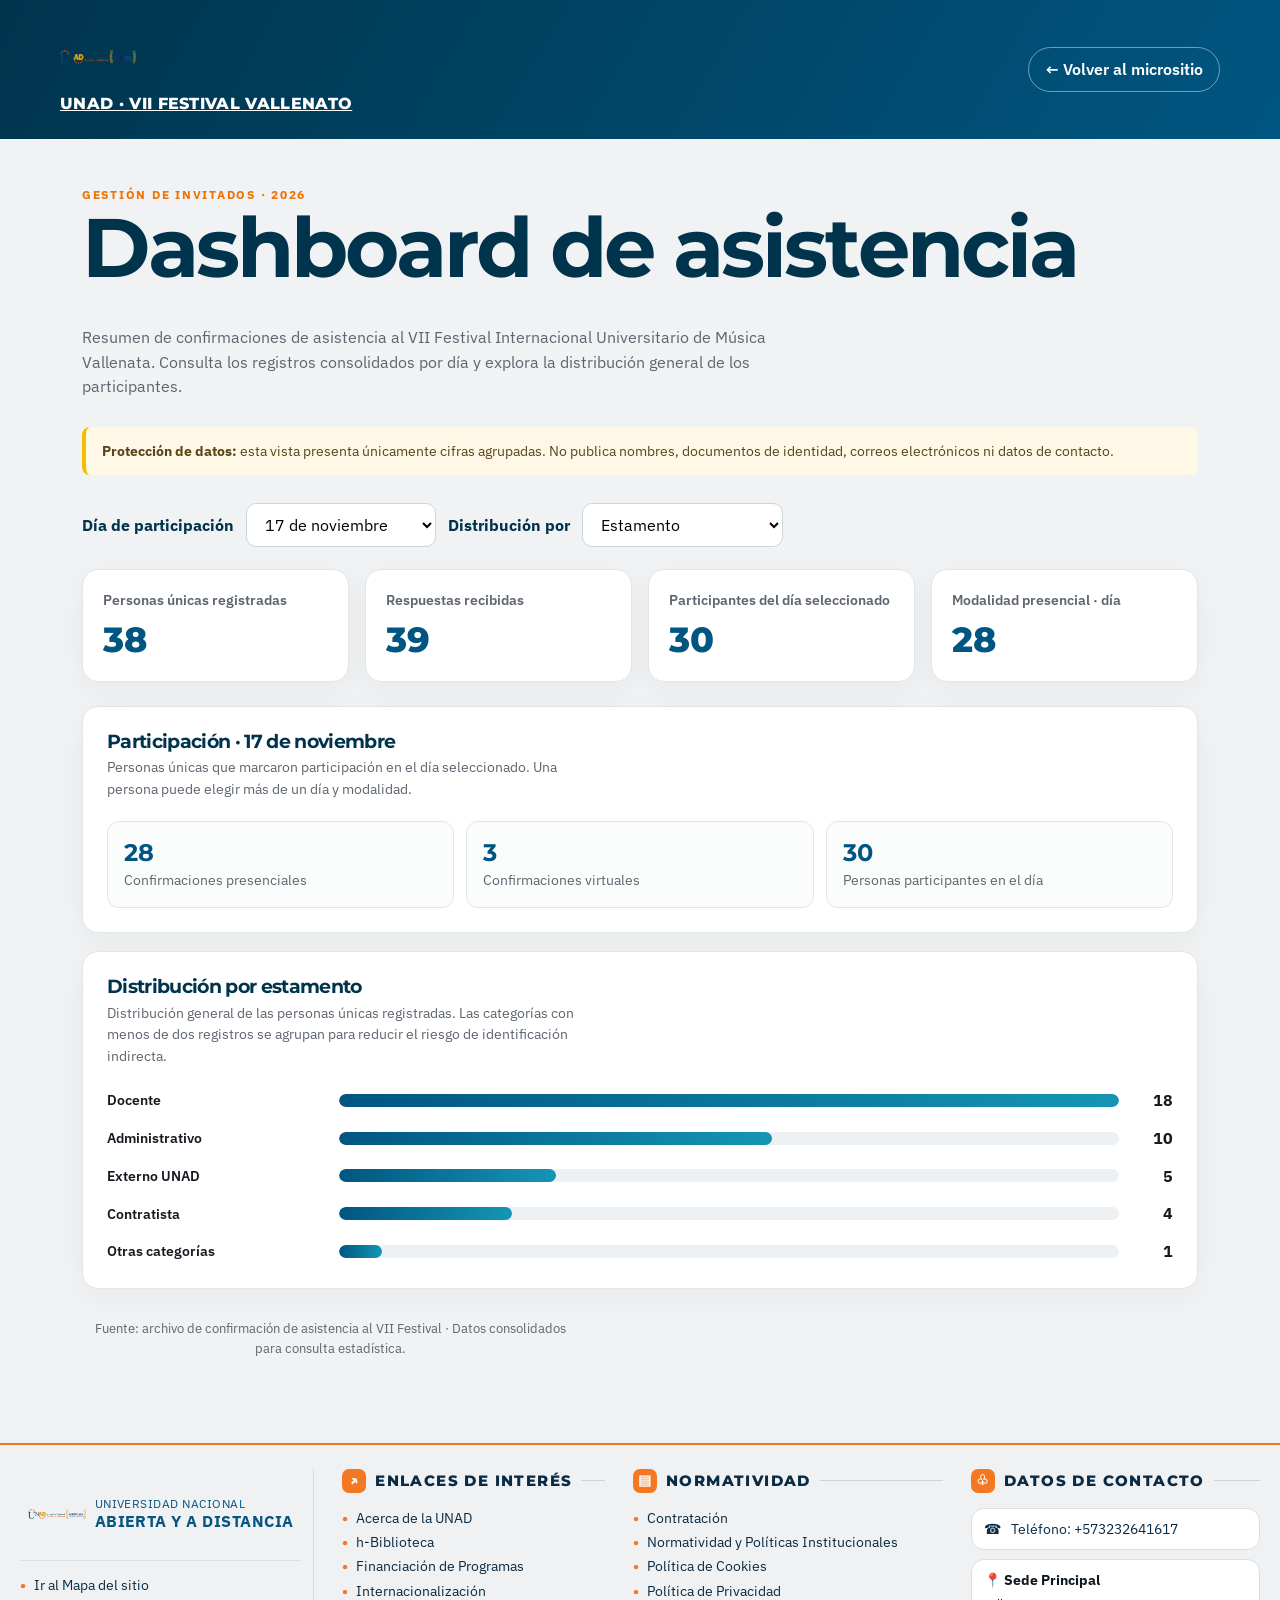
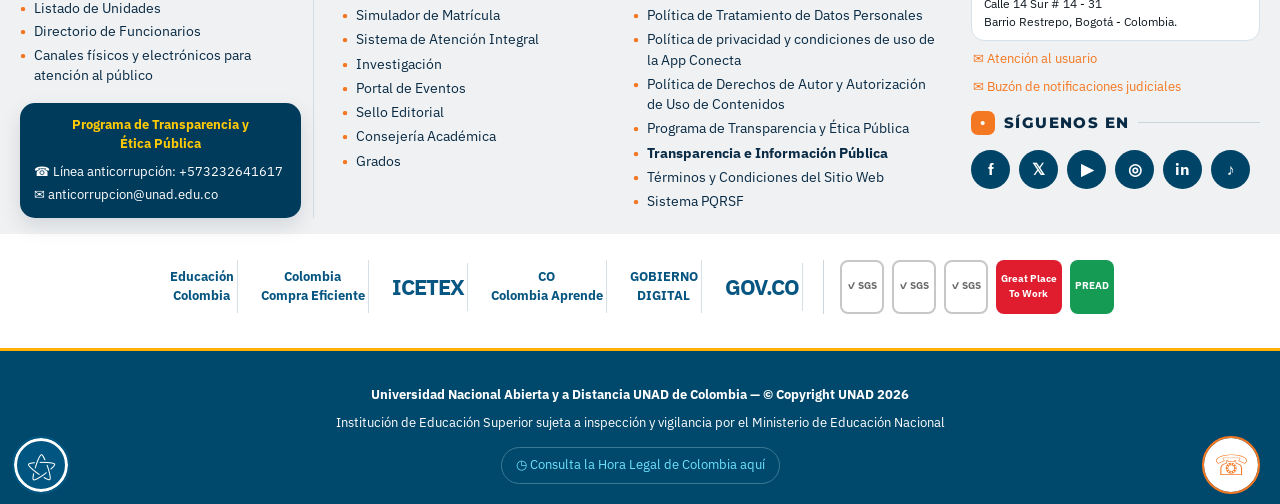
==== asistencia.html @ 45d5c17f "Unificar footer institucional y logo UNAD en todas las secciones" ====
<!DOCTYPE html>
<html lang="es">
<head>
<meta charset="UTF-8"><meta name="viewport" content="width=device-width, initial-scale=1">
<title>Dashboard de asistencia | VII Festival UNAD</title>
<link rel="preconnect" href="https://fonts.googleapis.com"><link rel="preconnect" href="https://fonts.gstatic.com" crossorigin>
<link href="https://fonts.googleapis.com/css2?family=IBM+Plex+Sans:wght@400;500;600;700&family=Montserrat:wght@600;700;800&display=swap" rel="stylesheet">
<style>
:root{--blue:#005681;--navy:#00344d;--orange:#ee7203;--gold:#f4be00;--paper:#f1f2f3;--ink:#1a1720;--muted:#5d6570;--line:#e1e6e9}
*{box-sizing:border-box}body{margin:0;background:var(--paper);color:var(--ink);font-family:'IBM Plex Sans',sans-serif;line-height:1.5}
a{color:inherit}.top{background:linear-gradient(120deg,var(--navy),var(--blue));color:#fff;padding:22px max(22px,calc((100% - 1160px)/2));display:flex;justify-content:space-between;align-items:center;gap:20px;flex-wrap:wrap}
.brand{font-family:Montserrat,sans-serif;font-weight:800;letter-spacing:.02em}.back{color:#fff;text-decoration:none;border:1px solid #ffffff70;border-radius:999px;padding:9px 16px;font-weight:600}
main{max-width:1160px;margin:auto;padding:46px 22px 70px}.eyebrow{color:var(--orange);font-size:.78rem;font-weight:800;letter-spacing:.14em;text-transform:uppercase}
h1,h2{font-family:Montserrat,sans-serif;line-height:1.15}h1{font-size:clamp(2rem,4vw,3.1rem);margin:8px 0 12px;color:var(--navy)}.intro{color:var(--muted);max-width:760px;margin:0 0 28px}
.note{background:#fff8e6;border-left:4px solid var(--gold);padding:13px 16px;border-radius:8px;color:#58451a;font-size:.9rem;margin:20px 0 28px}
.filters{display:flex;gap:12px;align-items:center;flex-wrap:wrap;margin:22px 0}
.filters label{font-weight:700;color:var(--navy)}select{font:inherit;padding:10px 14px;border:1px solid #cbd5dc;border-radius:10px;background:#fff;min-width:190px}
.kpis{display:grid;grid-template-columns:repeat(4,minmax(0,1fr));gap:16px;margin:18px 0 24px}.kpi,.panel{background:#fff;border:1px solid var(--line);border-radius:16px;box-shadow:0 8px 28px #00344d0b}
.kpi{padding:20px}.kpi span{display:block;color:var(--muted);font-size:.86rem;font-weight:600}.kpi strong{display:block;color:var(--blue);font:800 2.2rem Montserrat,sans-serif;margin-top:6px}
.panel{padding:24px;margin-top:18px}.panel h2{font-size:1.2rem;color:var(--navy);margin:0 0 6px}.sub{font-size:.88rem;color:var(--muted);margin:0 0 20px}
.bars{display:grid;gap:13px}.barrow{display:grid;grid-template-columns:minmax(110px,220px) 1fr 42px;gap:12px;align-items:center}.barlabel{font-size:.9rem;font-weight:600;overflow-wrap:anywhere}.track{height:13px;background:#edf1f3;border-radius:99px;overflow:hidden}.fill{height:100%;width:0;background:linear-gradient(90deg,var(--blue),#1595b4);border-radius:99px;transition:width .35s}.value{text-align:right;font-weight:700;font-variant-numeric:tabular-nums}
.days{display:grid;grid-template-columns:repeat(3,1fr);gap:12px}.day{border:1px solid var(--line);border-radius:12px;padding:16px;background:#fbfcfc}.day strong{font:700 1.5rem Montserrat;color:var(--blue);display:block}.day span{color:var(--muted);font-size:.85rem}
.footer{text-align:center;color:var(--muted);font-size:.82rem;margin-top:30px}
@media(max-width:760px){main{padding:32px 16px 55px}.kpis{grid-template-columns:repeat(2,1fr)}.barrow{grid-template-columns:100px 1fr 32px;gap:8px}.panel{padding:18px}.days{grid-template-columns:1fr}}
@media(max-width:390px){.kpis{grid-template-columns:1fr 1fr}.kpi{padding:14px}.kpi strong{font-size:1.8rem}}
</style><link rel="stylesheet" href="styles.css?v=footer-unad-20261118"></head>
<body>
<header class="top"><a class="brand" href="index.html"><img src="images/LOGO%20-%20UNAD.png" alt="UNAD" style="width:76px;height:70px;object-fit:contain;vertical-align:middle;margin-right:14px">UNAD · VII FESTIVAL VALLENATO</a><a class="back" href="index.html">← Volver al micrositio</a></header>
<main>
<div class="eyebrow">Gestión de invitados · 2026</div>
<h1>Dashboard de asistencia</h1>
<p class="intro">Resumen de confirmaciones de asistencia al VII Festival Internacional Universitario de Música Vallenata. Consulta los registros consolidados por día y explora la distribución general de los participantes.</p>
<div class="note"><strong>Protección de datos:</strong> esta vista presenta únicamente cifras agrupadas. No publica nombres, documentos de identidad, correos electrónicos ni datos de contacto.</div>
<div class="filters"><label for="dia">Día de participación</label><select id="dia"><option value="17">17 de noviembre</option><option value="18">18 de noviembre</option><option value="19">19 de noviembre</option></select><label for="dimension">Distribución por</label><select id="dimension"><option value="estamento">Estamento</option><option value="escuela">Escuela / unidad</option><option value="zona">Zona</option><option value="ciudad">Ciudad de residencia</option></select></div>
<section class="kpis" aria-live="polite">
<div class="kpi"><span>Personas únicas registradas</span><strong>38</strong></div>
<div class="kpi"><span>Respuestas recibidas</span><strong>39</strong></div>
<div class="kpi"><span>Participantes del día seleccionado</span><strong id="kDia">30</strong></div>
<div class="kpi"><span>Modalidad presencial · día</span><strong id="kPres">28</strong></div>
</section>
<section class="panel"><h2 id="tituloDia">Participación · 17 de noviembre</h2><p class="sub">Personas únicas que marcaron participación en el día seleccionado. Una persona puede elegir más de un día y modalidad.</p><div class="days">
<div class="day"><strong id="presencial">28</strong><span>Confirmaciones presenciales</span></div>
<div class="day"><strong id="virtual">3</strong><span>Confirmaciones virtuales</span></div>
<div class="day"><strong id="totalDia">30</strong><span>Personas participantes en el día</span></div>
</div></section>
<section class="panel"><h2 id="tituloDistribucion">Distribución por estamento</h2><p class="sub">Distribución general de las personas únicas registradas. Las categorías con menos de dos registros se agrupan para reducir el riesgo de identificación indirecta.</p><div class="bars" id="grafica" role="img" aria-label="Gráfica de distribución de participantes"></div></section>
<p class="footer">Fuente: archivo de confirmación de asistencia al VII Festival · Datos consolidados para consulta estadística.</p>
</main>
<script>
const DATA = {"responses":39,"unique":38,"days":{"17":{"attendees":30,"presencial":28,"virtual":3},"18":{"attendees":20,"presencial":17,"virtual":4},"19":{"attendees":29,"presencial":28,"virtual":2}},"dimensions":{"estamento":{"Docente":18,"Administrativo":10,"Contratista":4,"Externo UNAD":5,"Egresado UNAD":1},"escuela":{"Otra Unidades - Externo":16,"ECSAH":4,"DIRECTOR":4,"ECISA":3,"VIACI":2,"ECAPMA":2,"VISAE":2,"ECBTI":1,"VIDER":1,"GPIT":1,"GAF":1,"RCA":1},"zona":{"Caribe":32,"Externos":3,"Occidente":2,"Sede Nacional JCM":1},"ciudad":{"Valledupar":11,"Sahagún":8,"Barranquilla":7,"Cartagena":3,"Medellín":2,"Aguachica":1,"Sincelejo":1,"Riohacha":1,"Curumani":1,"Corozal":1,"Bogotá":1,"Por verificar":1}}};
const labels={estamento:'estamento',escuela:'escuela / unidad',zona:'zona',ciudad:'ciudad de residencia'};
const $=id=>document.getElementById(id);
function actualizarDia(){
 const d=$('dia').value,x=DATA.days[d];
 $('kDia').textContent=x.attendees;$('kPres').textContent=x.presencial;
 $('presencial').textContent=x.presencial;$('virtual').textContent=x.virtual;$('totalDia').textContent=x.attendees;
 $('tituloDia').textContent='Participación · '+d+' de noviembre';
}
function actualizarGrafica(){
 const key=$('dimension').value,raw=DATA.dimensions[key],items=Object.entries(raw).sort((a,b)=>b[1]-a[1]);
 const agrupados=items.filter(x=>x[1]>=2),otros=items.filter(x=>x[1]<2).reduce((s,x)=>s+x[1],0);
 if(otros)agrupados.push(['Otras categorías',otros]);
 const max=Math.max(...agrupados.map(x=>x[1]),1);
 $('tituloDistribucion').textContent='Distribución por '+labels[key];
 $('grafica').innerHTML=agrupados.map(([name,value])=>'<div class="barrow"><div class="barlabel"></div><div class="track"><div class="fill"></div></div><div class="value"></div></div>').join('');
 [...$('grafica').children].forEach((row,i)=>{const [name,value]=agrupados[i];row.querySelector('.barlabel').textContent=name;row.querySelector('.fill').style.width=(value/max*100)+'%';row.querySelector('.value').textContent=value;});
}
$('dia').addEventListener('change',actualizarDia);$('dimension').addEventListener('change',actualizarGrafica);
actualizarDia();actualizarGrafica();
</script><footer class="unad-footer" aria-label="Pie de página institucional">
  <div class="unad-footer__upper">
    <div class="unad-footer__grid">
      <section class="unad-footer__brand">
        <a class="unad-footer__brandmark" href="https://www.unad.edu.co/" aria-label="Universidad Nacional Abierta y a Distancia">
          <img src="images/LOGO%20-%20UNAD.png" alt="Logo UNAD">
          <span>UNIVERSIDAD NACIONAL<br><b>ABIERTA Y A DISTANCIA</b></span>
        </a>
        <ul class="unad-footer__plain">
          <li><a href="https://www.unad.edu.co/">Ir al Mapa del sitio</a></li>
          <li><a href="https://www.unad.edu.co/">Listado de Unidades</a></li>
          <li><a href="https://www.unad.edu.co/">Directorio de Funcionarios</a></li>
          <li><a href="https://www.unad.edu.co/">Canales físicos y electrónicos para atención al público</a></li>
        </ul>
        <div class="unad-footer__ethics"><strong>Programa de Transparencia y<br>Ética Pública</strong><a href="tel:+573232641617">☎ Línea anticorrupción: +573232641617</a><a href="mailto:anticorrupcion@unad.edu.co">✉ anticorrupcion@unad.edu.co</a></div>
      </section>
      <section class="unad-footer__column">
        <h2><span>↗</span> ENLACES DE INTERÉS</h2>
        <ul>
          <li><a href="https://www.unad.edu.co/">Acerca de la UNAD</a></li>
          <li><a href="https://biblioteca.unad.edu.co/">h-Biblioteca</a></li>
          <li><a href="https://www.unad.edu.co/">Financiación de Programas</a></li>
          <li><a href="https://www.unad.edu.co/">Internacionalización</a></li>
          <li><a href="https://www.unad.edu.co/">Simulador de Matrícula</a></li>
          <li><a href="https://www.unad.edu.co/">Sistema de Atención Integral</a></li>
          <li><a href="https://investigaciones.unad.edu.co/">Investigación</a></li>
          <li><a href="https://eventos.unad.edu.co/">Portal de Eventos</a></li>
          <li><a href="https://editorial.unad.edu.co/">Sello Editorial</a></li>
          <li><a href="https://www.unad.edu.co/">Consejería Académica</a></li>
          <li><a href="https://www.unad.edu.co/">Grados</a></li>
        </ul>
      </section>
      <section class="unad-footer__column">
        <h2><span>▤</span> NORMATIVIDAD</h2>
        <ul>
          <li><a href="https://www.unad.edu.co/">Contratación</a></li>
          <li><a href="https://www.unad.edu.co/">Normatividad y Políticas Institucionales</a></li>
          <li><a href="https://www.unad.edu.co/">Política de Cookies</a></li>
          <li><a href="https://www.unad.edu.co/">Política de Privacidad</a></li>
          <li><a href="https://www.unad.edu.co/">Política de Tratamiento de Datos Personales</a></li>
          <li><a href="https://www.unad.edu.co/">Política de privacidad y condiciones de uso de la App Conecta</a></li>
          <li><a href="https://www.unad.edu.co/">Política de Derechos de Autor y Autorización de Uso de Contenidos</a></li>
          <li><a href="https://www.unad.edu.co/">Programa de Transparencia y Ética Pública</a></li>
          <li><a href="https://www.unad.edu.co/"><b>Transparencia e Información Pública</b></a></li>
          <li><a href="https://www.unad.edu.co/">Términos y Condiciones del Sitio Web</a></li>
          <li><a href="https://www.unad.edu.co/">Sistema PQRSF</a></li>
        </ul>
      </section>
      <section class="unad-footer__contact">
        <h2><span>♧</span> DATOS DE CONTACTO</h2>
        <a class="unad-footer__phone" href="tel:+573232641617">☎ <span>Teléfono: +573232641617</span></a>
        <div class="unad-footer__address"><b>📍 Sede Principal</b><small>Calle 14 Sur # 14 - 31<br>Barrio Restrepo, Bogotá - Colombia.</small></div>
        <a class="unad-footer__orange" href="https://www.unad.edu.co/">✉ Atención al usuario</a>
        <a class="unad-footer__orange" href="https://www.unad.edu.co/">✉ Buzón de notificaciones judiciales</a>
        <h2 class="unad-footer__social-title"><span>•</span> SÍGUENOS EN</h2>
        <div class="unad-footer__social">
          <a href="https://www.facebook.com/UniversidadUNAD/" aria-label="Facebook">f</a>
          <a href="https://x.com/UniversidadUNAD" aria-label="X">𝕏</a>
          <a href="https://www.youtube.com/user/universidadunad" aria-label="YouTube">▶</a>
          <a href="https://www.instagram.com/universidadunad/" aria-label="Instagram">◎</a>
          <a href="https://www.linkedin.com/school/universidad-nacional-abierta-y-a-distancia-unad/" aria-label="LinkedIn">in</a>
          <a href="https://www.tiktok.com/@universidadunad" aria-label="TikTok">♪</a>
        </div>
      </section>
    </div>
  </div>
  <div class="unad-footer__certs"><div class="unad-footer__certs-inner"><span>Educación<br><b>Colombia</b></span><span>Colombia<br><b>Compra Eficiente</b></span><span class="unad-footer__icetex">ICETEX</span><span>CO<br><b>Colombia Aprende</b></span><span>GOBIERNO<br><b>DIGITAL</b></span><span class="unad-footer__gov">GOV.CO</span><div class="unad-footer__seals"><b>✓ SGS</b><b>✓ SGS</b><b>✓ SGS</b><b>Great Place<br>To Work</b><b>PREAD</b></div></div></div>
  <div class="unad-footer__bottom"><p><strong>Universidad Nacional Abierta y a Distancia UNAD de Colombia — © Copyright UNAD 2026</strong></p><p>Institución de Educación Superior sujeta a inspección y vigilancia por el Ministerio de Educación Nacional</p><a href="https://horalegal.inm.gov.co/">◷ Consulta la Hora Legal de Colombia aquí</a></div>
  <a class="unad-footer__access" href="https://www.unad.edu.co/" aria-label="Accesibilidad">⚝</a>
  <a class="unad-footer__help" href="https://www.unad.edu.co/" aria-label="Servicios en línea y asesoría">☏</a>
</footer></body></html>
---- styles.css ----
:root{
  --rojo: #ee7203; --rojo-oscuro: #c95d00; --azul: #005681; --azul-claro: #00739b; --azul-noche: #00344d;
  --dorado: #f4be00; --dorado-claro: #ffdc57; --papel: #f1f2f3; --crema: #e8ecef; --tinta: #1A1720;
  --tinta-suave: #55505c; --borde: rgba(26,23,32,.12); --radio: 6px; --sombra: 0 14px 34px -18px rgba(5,14,34,.45);
  --fuente-cartel: 'Montserrat', system-ui, sans-serif; --fuente-texto: 'IBM Plex Sans', system-ui, sans-serif;
}
*{box-sizing:border-box;} html{scroll-behavior:smooth;}
body{margin:0;font-family:var(--fuente-texto);color:var(--tinta);background:#f1f2f3;line-height:1.55;}
img{max-width:100%;display:block;} a{color:inherit;}
h1,h2,h3,h4{font-family:var(--fuente-cartel);letter-spacing:.5px;line-height:1.05;margin:0 0 .4em;}
h1{font-size:clamp(2.6rem,7vw,5.2rem);} h2{font-size:clamp(1.9rem,4.6vw,3.1rem);} h3{font-size:clamp(1.25rem,2.6vw,1.6rem);}
p{margin:0 0 1em;color:var(--tinta-suave);max-width:62ch;}
.contenedor{max-width:1180px;margin:0 auto;padding:0 24px;}
:focus-visible{outline:3px solid var(--dorado);outline-offset:2px;}
.salto-enlace{position:absolute;left:-999px;top:auto;background:var(--azul);color:#fff;padding:10px 16px;z-index:999;}
.salto-enlace:focus{left:12px;top:12px;}
.boton{display:inline-flex;align-items:center;gap:8px;font-weight:700;font-size:.95rem;padding:13px 26px;border-radius:var(--radio);border:2px solid transparent;cursor:pointer;text-decoration:none;transition:transform .15s,background .2s,color .2s;}
.boton--relleno{background:var(--rojo);color:#fff;} .boton--relleno:hover{background:var(--rojo-oscuro);transform:translateY(-2px);}
.boton--linea{background:transparent;border-color:currentColor;color:var(--azul);} .boton--linea:hover{background:var(--azul);color:#fff;}
.boton--fantasma{background:transparent;color:var(--tinta-suave);border-color:var(--borde);} .boton--fantasma:hover{background:rgba(0,0,0,.05);}
.boton--dorado{background:var(--dorado);color:var(--azul-noche);} .boton--dorado:hover{background:var(--dorado-claro);transform:translateY(-2px);}
.boton--grande{padding:16px 32px;font-size:1.05rem;} .boton--ancho{width:100%;justify-content:center;}
.cabecera__franja{display:none;}
.cabecera{position:sticky;top:0;z-index:60;background:rgba(255,253,249,.94);backdrop-filter:blur(6px);border-bottom:1px solid var(--borde);}
.cabecera__barra{display:flex;align-items:center;justify-content:space-between;padding:12px 24px;gap:16px;}
.marca{display:flex;align-items:center;gap:12px;text-decoration:none;color:var(--tinta);}
.marca__insignia{font-family:var(--fuente-cartel);background:var(--rojo);color:#fff;padding:6px 10px;border-radius:4px;font-size:1.2rem;letter-spacing:1px;}
.marca__insignia--pie{display:inline-block;margin-bottom:12px;}
.marca__texto{display:flex;flex-direction:column;line-height:1.15;} .marca__texto strong{font-size:1.02rem;} .marca__texto small{color:var(--tinta-suave);font-size:.78rem;}
.nav{display:flex;align-items:center;gap:22px;}
.nav a{text-decoration:none;font-weight:600;font-size:.95rem;color:var(--tinta);position:relative;padding:4px 0;}
.nav a.activo,.nav a:hover{color:var(--rojo);}
.nav a.activo::after{content:'';position:absolute;left:0;right:0;bottom:-4px;height:3px;background:var(--dorado);border-radius:2px;}
.nav__cta{background:var(--azul);color:#fff !important;padding:10px 18px;border-radius:var(--radio);} .nav__cta:hover{background:var(--azul-claro);}
.menu-boton{display:none;flex-direction:column;gap:5px;background:none;border:0;cursor:pointer;padding:8px;}
.menu-boton span{width:26px;height:3px;background:var(--azul);border-radius:2px;transition:.25s;}
.heroe{position:relative;overflow:hidden;color:#fff;background:radial-gradient(1200px 500px at 15% -10%,var(--azul-claro),var(--azul) 55%,var(--azul-noche));padding:88px 0 96px;}

.heroe__contenido{position:relative;max-width:760px;}
.heroe__ojo{display:inline-flex;align-items:center;gap:10px;background:rgba(231,163,62,.16);border:1px solid rgba(231,163,62,.5);color:var(--dorado-claro);padding:8px 16px;border-radius:999px;font-weight:700;font-size:.85rem;margin-bottom:22px;}
*/.heroe h1{color:#fff;} .heroe h1 em{font-style:normal;color:var(--dorado);}
.heroe__sub{color:#e7ecf7;font-size:1.15rem;max-width:56ch;}
.heroe__acciones{display:flex;flex-wrap:wrap;gap:14px;margin-top:30px;}
.contador{display:flex;gap:14px;margin-top:44px;flex-wrap:wrap;}
.contador__bloque{background:rgba(255,255,255,.08);border:1px solid rgba(255,255,255,.16);border-radius:var(--radio);padding:14px 18px;min-width:84px;text-align:center;}
.contador__num{font-family:var(--fuente-cartel);font-size:2rem;color:var(--dorado-claro);display:block;}
.contador__etq{font-size:.72rem;text-transform:uppercase;letter-spacing:1px;color:#cfd6e8;}
.divisor-fuelle{display:none;}
.divisor-fuelle--suave{display:none;}
.seccion{padding:84px 0;} .seccion--oscura{background:var(--azul-noche);color:#fff;} .seccion--oscura p{color:#c7cee2;} .seccion--oscura h2{color:#fff;}
.seccion--crema{background:var(--crema);}
.seccion__cabecera{max-width:680px;margin-bottom:46px;}
.seccion__kicker{color:var(--rojo);font-weight:800;letter-spacing:1px;font-size:.85rem;text-transform:uppercase;}
.seccion--oscura .seccion__kicker{color:var(--dorado-claro);}
.rejilla{display:grid;gap:26px;} .rejilla--3{grid-template-columns:repeat(3,1fr);} .rejilla--2{grid-template-columns:repeat(2,1fr);}
.tarjeta{background:#fff;border:1px solid var(--borde);border-radius:var(--radio);padding:28px;} .tarjeta h3{margin-bottom:.3em;}
.tarjeta--oscura{background:rgba(255,255,255,.05);border-color:rgba(255,255,255,.12);}
.icono-vallenato{width:52px;height:52px;margin-bottom:16px;}
.franja-instrumentos{display:flex;flex-wrap:wrap;gap:34px;align-items:center;justify-content:space-between;padding:34px 0;}
.franja-instrumentos figure{text-align:center;margin:0;flex:1 1 140px;}
.franja-instrumentos figcaption{font-family:var(--fuente-cartel);letter-spacing:1px;margin-top:8px;font-size:1.05rem;color:var(--azul);}
.dias-tabs{display:flex;gap:10px;flex-wrap:wrap;margin-bottom:30px;}
.dias-tabs button{font-family:var(--fuente-texto);font-weight:700;padding:10px 20px;border-radius:999px;border:2px solid var(--azul);background:transparent;color:var(--azul);cursor:pointer;}
.dias-tabs button.activo{background:var(--azul);color:#fff;}
.dia-panel{display:none;} .dia-panel.activo{display:block;}
.evento-fila{display:grid;grid-template-columns:110px 1fr auto;gap:20px;align-items:center;padding:18px 0;border-bottom:1px solid var(--borde);}
.evento-fila__hora{font-family:var(--fuente-cartel);font-size:1.3rem;color:var(--rojo);}
.evento-fila h4{margin:0 0 4px;font-family:var(--fuente-texto);font-size:1.05rem;font-weight:700;} .evento-fila p{margin:0;font-size:.92rem;}
.etiqueta{font-size:.72rem;font-weight:800;text-transform:uppercase;letter-spacing:.6px;padding:5px 10px;border-radius:999px;white-space:nowrap;}
.etiqueta--competencia{background:rgba(200,16,46,.1);color:var(--rojo);} .etiqueta--homenaje{background:rgba(231,163,62,.18);color:#9a6a10;} .etiqueta--academico{background:rgba(0,32,91,.1);color:var(--azul);}
.galeria{display:grid;grid-template-columns:repeat(4,1fr);gap:16px;}
.galeria figure{margin:0;border-radius:var(--radio);overflow:hidden;position:relative;aspect-ratio:4/5;}
.galeria img{width:100%;height:100%;object-fit:cover;}
.galeria figcaption{position:absolute;left:0;right:0;bottom:0;padding:14px;background:linear-gradient(0deg,rgba(0,0,0,.65),transparent);color:#fff;font-size:.85rem;font-weight:600;}
.formulario{background:#fff;border:1px solid var(--borde);border-radius:var(--radio);padding:36px;box-shadow:var(--sombra);}
.campo{margin-bottom:20px;} .campo label{display:block;font-weight:700;margin-bottom:6px;font-size:.92rem;}
.campo input,.campo select,.campo textarea{width:100%;padding:12px 14px;border:1px solid var(--borde);border-radius:var(--radio);font-family:var(--fuente-texto);font-size:.98rem;background:var(--papel);}
.campo input:focus,.campo select:focus,.campo textarea:focus{border-color:var(--azul);}
.campo--fila{display:grid;grid-template-columns:1fr 1fr;gap:18px;}
.campo-check{display:flex;gap:10px;align-items:flex-start;font-size:.88rem;color:var(--tinta-suave);} .campo-check input{margin-top:3px;width:auto;}
.acordeon-item{border-bottom:1px solid var(--borde);}
.acordeon-item__pregunta{width:100%;text-align:left;background:none;border:0;padding:20px 0;font-weight:700;font-size:1.02rem;cursor:pointer;display:flex;justify-content:space-between;align-items:center;gap:16px;color:var(--tinta);}
.acordeon-item__respuesta{max-height:0;overflow:hidden;transition:max-height .25s ease;} .acordeon-item__respuesta p{padding-bottom:18px;}
.acordeon-item__signo{font-size:1.4rem;color:var(--rojo);flex-shrink:0;}
.nav-drop{position:relative;}
.nav-drop__disparador{display:flex;align-items:center;gap:6px;background:none;border:0;cursor:pointer;font-family:var(--fuente-texto);font-weight:600;font-size:.95rem;color:var(--tinta);padding:4px 0;}
.nav-drop__disparador:hover{color:var(--rojo);}
.nav-drop__flecha{font-size:.75rem;transition:transform .2s ease;}
.nav-drop.abierto .nav-drop__flecha{transform:rotate(180deg);}
.nav-drop__panel{display:none;position:absolute;top:calc(100% + 14px);left:50%;transform:translateX(-50%);background:#fff;border:1px solid var(--borde);border-radius:var(--radio);box-shadow:var(--sombra);padding:14px;width:560px;max-width:80vw;grid-template-columns:1fr 1fr;gap:4px;max-height:70vh;overflow-y:auto;z-index:70;}
.nav-drop.abierto .nav-drop__panel{display:grid;}
.nav-drop__panel a{display:flex;align-items:center;gap:10px;text-decoration:none;color:var(--tinta);font-size:.86rem;font-weight:600;padding:9px 10px;border-radius:4px;}
.nav-drop__panel a:hover{background:var(--crema);color:var(--rojo);}
.nav-drop__panel a span{font-size:1.05rem;flex-shrink:0;}
.pie{background:var(--azul-noche);color:#cfd6e8;padding:64px 0 0;position:relative;}
.pie__grid{display:grid;grid-template-columns:1.4fr 1fr 1fr 1.1fr;gap:40px;padding-bottom:40px;}
.pie h3{font-family:var(--fuente-texto);font-size:.85rem;text-transform:uppercase;letter-spacing:1px;color:var(--dorado-claro);margin-bottom:14px;}
.pie ul{list-style:none;margin:0;padding:0;display:flex;flex-direction:column;gap:10px;}
.pie a{text-decoration:none;color:#cfd6e8;} .pie a:hover{color:var(--dorado-claro);}
.pie__redes{display:flex;gap:10px;margin-top:16px;}
.pie__redes a{width:34px;height:34px;border-radius:50%;border:1px solid rgba(255,255,255,.2);display:flex;align-items:center;justify-content:center;font-size:.75rem;font-weight:700;}
.pie__inferior{border-top:1px solid rgba(255,255,255,.1);padding:18px 24px;display:flex;justify-content:space-between;flex-wrap:wrap;gap:8px;font-size:.8rem;}
.cookies-banner[hidden]{display:none !important;}
.cookies-banner{position:fixed;left:16px;right:16px;bottom:16px;z-index:200;background:#fff;border:1px solid var(--borde);border-radius:var(--radio);box-shadow:var(--sombra);padding:22px;display:flex;gap:20px;align-items:center;flex-wrap:wrap;max-width:980px;margin:0 auto;}
.cookies-banner p{margin:0;font-size:.88rem;} .cookies-banner__acciones{display:flex;gap:10px;flex-wrap:wrap;margin-left:auto;}
.aviso-preview{background:var(--dorado-claro);color:#4a3410;text-align:center;padding:10px 16px;font-size:.85rem;font-weight:600;}
@media (max-width:980px){.rejilla--3{grid-template-columns:1fr 1fr;} .pie__grid{grid-template-columns:1fr 1fr;} .galeria{grid-template-columns:repeat(2,1fr);}}
@media (max-width:760px){
  .menu-boton{display:flex;}
  .nav{position:fixed;top:0;right:0;bottom:0;width:min(320px,84vw);background:var(--papel);flex-direction:column;align-items:flex-start;padding:100px 28px 28px;gap:22px;box-shadow:-16px 0 40px rgba(0,0,0,.25);transform:translateX(100%);transition:transform .3s ease;z-index:55;}
  .nav.abierto{transform:translateX(0);} .nav__cta{width:100%;text-align:center;}
  .nav-drop{width:100%;}
  .nav-drop__disparador{width:100%;justify-content:space-between;padding:6px 0;}
  .nav-drop__panel{display:none;position:static;transform:none;width:100%;max-width:none;grid-template-columns:1fr;box-shadow:none;border:0;border-left:2px solid var(--dorado);border-radius:0;margin-top:8px;padding:4px 0 4px 14px;max-height:none;}
  .nav-drop.abierto .nav-drop__panel{display:grid;}
  .rejilla--3,.rejilla--2{grid-template-columns:1fr;} .campo--fila{grid-template-columns:1fr;} .pie__grid{grid-template-columns:1fr;}
  .galeria{grid-template-columns:repeat(2,1fr);} .evento-fila{grid-template-columns:1fr;gap:6px;} .seccion{padding:56px 0;} .heroe{padding:64px 0 64px;}
}

/* Experiencia dinámica y adaptable, alineada con la identidad UNAD */
:root{--radio:16px;--sombra:0 18px 50px -24px rgba(0,55,81,.38)}
body{overflow-x:hidden}
h1,h2,h3,h4{letter-spacing:-.035em}
.cabecera{background:rgba(241,242,243,.96);box-shadow:0 5px 25px rgba(0,54,77,.06)}
.marca__insignia{background:var(--azul);border-radius:10px 3px 10px 3px;box-shadow:4px 4px 0 var(--dorado)}
.heroe{isolation:isolate;background:radial-gradient(ellipse at 78% 20%,rgba(0,115,155,.85),transparent 36%),linear-gradient(125deg,#00344d 0%,#005681 56%,#00739b 100%)}
.heroe:after{content:"♪";position:absolute;right:7%;top:7%;font-size:clamp(10rem,28vw,25rem);line-height:1;color:rgba(244,190,0,.09);font-weight:900;transform:rotate(12deg);pointer-events:none;z-index:-1}
.heroe__fuelle{opacity:.13;animation:fuelleMove 22s linear infinite}
@keyframes fuelleMove{from{background-position:0 0}to{background-position:420px 0}}
.heroe__contenido{animation:heroIn .85s cubic-bezier(.2,.8,.2,1) both}
@keyframes heroIn{from{opacity:0;transform:translateY(28px)}to{opacity:1;transform:translateY(0)}}
.boton{border-radius:999px;transition:transform .25s,box-shadow .25s,background .25s}
.boton:hover{transform:translateY(-4px);box-shadow:0 12px 24px rgba(0,0,0,.16)}
.tarjeta{border-radius:20px;box-shadow:0 8px 30px rgba(0,54,77,.05);transition:transform .28s,box-shadow .28s,border-color .28s;position:relative;overflow:hidden}
.tarjeta:before{display:none!important}
.tarjeta:hover{transform:translateY(-8px);box-shadow:0 20px 45px rgba(0,54,77,.13);border-color:rgba(0,86,129,.25)}
.tarjeta:hover:before{transform:scaleX(1)}
.seccion__kicker{letter-spacing:.14em}
.dias-tabs button{border-radius:999px;transition:all .2s}
.dias-tabs button:hover{transform:translateY(-2px);background:rgba(0,86,129,.08)}
.evento-fila{transition:padding .2s,background .2s;border-radius:12px;padding-left:12px;padding-right:12px}
.evento-fila:hover{background:var(--crema);padding-left:20px}
.galeria figure{border-radius:18px;box-shadow:0 12px 28px rgba(0,0,0,.12);transition:transform .3s,box-shadow .3s}
.galeria figure:hover{transform:translateY(-7px) rotate(-.5deg);box-shadow:0 20px 35px rgba(0,0,0,.2)}
.galeria img{transition:transform .6s}
.galeria figure:hover img{transform:scale(1.07)}
.seccion{position:relative}
.seccion--crema{background:linear-gradient(135deg,#f1f2f3,#e8ecef 65%,#f7f8f8)}
.contador__bloque{border-radius:14px;backdrop-filter:blur(8px);transition:transform .2s,border-color .2s}
.contador__bloque:hover{transform:translateY(-5px);border-color:var(--dorado)}
.formulario{border-radius:22px}
input,select,textarea{transition:border-color .2s,box-shadow .2s}
.campo input:focus,.campo select:focus,.campo textarea:focus{box-shadow:0 0 0 4px rgba(0,86,129,.12)}
.pie{background:linear-gradient(145deg,#00344d,#00283b)}
.reveal{opacity:0;transform:translateY(24px);transition:opacity .7s ease,transform .7s cubic-bezier(.2,.7,.2,1)}
.reveal.visible{opacity:1;transform:translateY(0)}
.barra-progreso{position:fixed;top:0;left:0;height:4px;width:0;background:linear-gradient(90deg,var(--dorado),var(--rojo));z-index:9999;transition:width .08s linear}
.volver-arriba{position:fixed;right:22px;bottom:22px;width:48px;height:48px;border:0;border-radius:50%;background:var(--azul);color:white;font-size:1.3rem;box-shadow:0 8px 24px rgba(0,54,77,.25);cursor:pointer;z-index:100;opacity:0;pointer-events:none;transform:translateY(10px);transition:.25s}
.volver-arriba.visible{opacity:1;pointer-events:auto;transform:translateY(0)}
.volver-arriba:hover{background:var(--rojo);transform:translateY(-4px)}
@media(prefers-reduced-motion:reduce){*,*:before,*:after{animation-duration:.01ms!important;animation-iteration-count:1!important;scroll-behavior:auto!important;transition-duration:.01ms!important}.reveal{opacity:1;transform:none}}


/* Identidad folclórica: bordados, papel picado y fotografía de tarima */
.heroe{background-image:linear-gradient(90deg,rgba(0,40,60,.96) 0%,rgba(0,86,129,.87) 52%,rgba(0,50,74,.38) 100%),url('https://portalvallenato.net/wp-content/uploads/2016/12/poncho-zuleta-y-el-cocha-molina-foto-cristian-rodrc3adfuez.jpg');background-size:cover;background-position:center 35%;}
.heroe:before{content:"";position:absolute;inset:0;pointer-events:none;opacity:.2;background-image:radial-gradient(circle at center,transparent 0 7px,var(--dorado) 7.5px 9px,transparent 9.5px);background-size:34px 34px;mask-image:linear-gradient(90deg,transparent,black);}
.heroe__contenido{max-width:820px;text-shadow:0 2px 18px rgba(0,0,0,.24)}
.heroe__ojo{background:rgba(244,190,0,.18);border-color:rgba(244,190,0,.65);color:#ffe58a}
.cabecera__franja{display:none!important;}
.divisor-fuelle{display:none!important;}
.seccion--crema{background-color:#fff8e8;background-image:radial-gradient(rgba(238,114,3,.12) 1px,transparent 1px);background-size:18px 18px}
.homenaje{position:relative;overflow:hidden;background:radial-gradient(ellipse at 50% 0%,rgba(0,115,155,.5),transparent 60%),linear-gradient(145deg,#002b40,#005681 65%,#00344d)}
.homenaje__bordado{position:absolute;top:12px;left:0;right:0;text-align:center;letter-spacing:1.2rem;color:#f4be00;opacity:.42;font-size:1.3rem;pointer-events:none}
.homenaje__maestros{display:grid;grid-template-columns:repeat(2,minmax(0,1fr));gap:28px;position:relative}
.maestro-card{overflow:hidden;border-radius:18px;background:#fff;color:#1A1720;box-shadow:0 20px 50px rgba(0,0,0,.25);transition:transform .3s,box-shadow .3s}
.maestro-card:hover{transform:translateY(-7px);box-shadow:0 28px 58px rgba(0,0,0,.34)}
.maestro-card__foto{height:clamp(240px,30vw,390px);display:block;position:relative;overflow:hidden;background:#00344d}
.maestro-card__foto:after{content:"";position:absolute;inset:45% 0 0;background:linear-gradient(transparent,rgba(0,0,0,.65))}
.maestro-card__foto img{width:100%;height:100%;object-fit:cover;transition:transform .6s}
.maestro-card:hover .maestro-card__foto img{transform:scale(1.06)}
.maestro-card__sello{position:absolute;z-index:1;left:18px;bottom:18px;background:#f4be00;color:#00344d;border-radius:999px;padding:7px 14px;text-transform:uppercase;letter-spacing:.08em;font-size:.75rem;font-weight:900}
.maestro-card__texto{padding:26px 28px 30px;border-top:0}
.maestro-card:nth-child(2) .maestro-card__texto{border-top:0}
.maestro-card__texto h3{color:#005681;margin:.4em 0 .55em}
.maestro-card__texto p{margin:0}
.homenaje__nota{font-size:.78rem;color:#c7dce6;margin:22px 0 0}
.galeria figure{background:#00344d;box-shadow:0 12px 28px rgba(0,0,0,.16);}
.galeria figure a{display:block;width:100%;height:100%;position:relative;color:#fff;text-decoration:none}
.galeria figcaption{display:flex;flex-direction:column;gap:4px;background:linear-gradient(0deg,rgba(0,24,35,.92),transparent);padding:38px 14px 14px}
.galeria figcaption small{font-size:.68rem;opacity:.8;font-weight:500}
@media(max-width:720px){.homenaje__maestros{grid-template-columns:1fr}.maestro-card__foto{height:280px}.heroe{background-position:58% center}.homenaje__bordado{letter-spacing:.45rem}}


/* Encabezado institucional limpio, sin barras decorativas horizontales */
.logo-unad{width:76px;height:64px;object-fit:contain;flex:0 0 auto;}
.logo-unad--pie{width:82px;height:72px;margin-bottom:12px;filter:brightness(0) invert(1);}
.cabecera{border-bottom:0;background:rgba(255,255,255,.96);}
.marca__insignia{display:none;}
.tarjeta:before{display:none!important;}
.barra-progreso{display:none!important;}


/* Pasillo 3D de memoria histórica */
.pasillo-seccion{overflow:hidden;background:#e9ecef;}
.pasillo-intro{max-width:760px;}
.pasillo-escena{position:relative;perspective:1400px;isolation:isolate;padding:34px 0 22px;}
.pasillo-piso{position:absolute;z-index:-1;left:2%;right:2%;bottom:28px;height:48%;transform:rotateX(64deg);transform-origin:bottom center;background:repeating-linear-gradient(90deg,rgba(0,86,129,.11) 0 2px,transparent 2px 70px),linear-gradient(180deg,#d5dce1,#bfcbd2);border:1px solid rgba(0,86,129,.14);}
.pasillo-pared{position:absolute;z-index:-1;top:5%;bottom:15%;width:12%;background:linear-gradient(90deg,rgba(0,86,129,.15),rgba(255,255,255,.2));border:1px solid rgba(0,86,129,.1);}
.pasillo-pared--izquierda{left:0;transform:rotateY(18deg);transform-origin:left center;}
.pasillo-pared--derecha{right:0;transform:rotateY(-18deg);transform-origin:right center;}
.pasillo-recorrido{display:flex;align-items:stretch;gap:26px;overflow-x:auto;overflow-y:hidden;padding:28px 34px 38px;scroll-snap-type:x mandatory;scroll-behavior:smooth;transform-style:preserve-3d;perspective:1200px;scrollbar-width:thin;scrollbar-color:var(--azul) #d8dee3;}
.pasillo-recorrido::-webkit-scrollbar{height:8px}.pasillo-recorrido::-webkit-scrollbar-track{background:#d8dee3;border-radius:99px}.pasillo-recorrido::-webkit-scrollbar-thumb{background:var(--azul);border-radius:99px}
.edicion-card{position:relative;flex:0 0 285px;height:390px;scroll-snap-align:center;overflow:hidden;border-radius:14px;background:linear-gradient(150deg,#005681,#00344d);color:#fff;box-shadow:0 22px 38px rgba(0,32,54,.22);border:1px solid rgba(255,255,255,.55);transform:rotateY(-8deg) translateZ(0);transition:transform .35s ease,box-shadow .35s ease;}
.edicion-card:nth-child(even){transform:rotateY(8deg) translateZ(-12px);}
.edicion-card:hover,.edicion-card:focus-within{transform:rotateY(0) translateY(-10px) scale(1.025);box-shadow:0 30px 48px rgba(0,32,54,.3);z-index:2;}
.edicion-card--sin-foto{background:radial-gradient(circle at 90% 8%,rgba(244,190,0,.28),transparent 34%),linear-gradient(155deg,#00648f,#00344d 72%);}
.edicion-card__marco{position:relative;display:flex;flex-direction:column;align-items:flex-start;justify-content:flex-end;height:100%;padding:25px;background:linear-gradient(180deg,rgba(0,36,54,.08),rgba(0,20,31,.45));}
.edicion-card__marco:before{content:'♪  ♫  ♬';position:absolute;top:26px;right:18px;font-size:1.35rem;color:rgba(244,190,0,.48);letter-spacing:5px;}
.edicion-card__numero{font-family:var(--fuente-cartel);font-size:5.8rem;line-height:.95;color:var(--dorado);font-weight:900;text-shadow:0 5px 15px rgba(0,0,0,.2);}
.edicion-card__sello{display:inline-block;margin:18px 0 10px;padding:6px 10px;border-radius:999px;background:rgba(244,190,0,.16);border:1px solid rgba(244,190,0,.5);color:#ffe17a;font-size:.73rem;font-weight:800;letter-spacing:.3px;}
.edicion-card h3{color:#fff;font-size:1.25rem;line-height:1.15;margin:0 0 10px;}
.edicion-card p{color:#dce8ef;font-size:.9rem;margin:0 0 14px;}
.edicion-card a{color:#ffe17a;font-weight:700;text-decoration:none;font-size:.85rem;margin-top:6px;}
.edicion-card a:hover{text-decoration:underline;}
.edicion-card--foto>img{position:absolute;inset:0;width:100%;height:100%;object-fit:cover;transition:transform .6s ease;}
.edicion-card--foto:hover>img{transform:scale(1.07);}
.edicion-card__contenido{position:absolute;inset:0;display:flex;flex-direction:column;justify-content:flex-end;padding:24px;background:linear-gradient(180deg,rgba(0,26,40,.02) 10%,rgba(0,24,37,.9) 88%);}
.edicion-card--foto h3{font-size:1.3rem;}
.pasillo-controles{display:flex;align-items:center;justify-content:space-between;gap:14px;padding:0 30px;color:var(--azul);font-weight:700;font-size:.9rem;}
.pasillo-flechas{display:flex;gap:8px;}
.pasillo-flecha{display:grid;place-items:center;width:42px;height:42px;border:1px solid rgba(0,86,129,.35);border-radius:50%;background:#fff;color:var(--azul);font-size:1.25rem;cursor:pointer;transition:background .2s,color .2s,transform .2s;}
.pasillo-flecha:hover{background:var(--azul);color:#fff;transform:translateY(-2px);}
.pasillo-nota{font-size:.8rem;margin:14px 30px 0;opacity:.85;}
.app-link{cursor:pointer;}
@media(max-width:760px){.pasillo-escena{padding-top:12px}.pasillo-recorrido{gap:16px;padding:22px 18px 30px}.edicion-card{flex-basis:250px;height:350px}.pasillo-controles{padding:0 18px;align-items:flex-start}.pasillo-controles>span{max-width:200px}.pasillo-pared{opacity:.4}.pasillo-nota{margin:14px 18px 0}}
@media(prefers-reduced-motion:reduce){.edicion-card,.edicion-card--foto>img{transition:none}}


/* Sello institucional UNAD acreditada en alta calidad */
.marca__texto small{font-size:.7rem;max-width:230px;}
.sello-acreditacion-mini{display:inline-flex;align-items:center;gap:5px;margin-top:4px;color:#005681;font-size:.61rem;font-weight:900;letter-spacing:.045em;text-transform:uppercase;}
.sello-acreditacion-mini:before{content:'✦';color:#ee7203;font-size:.8rem;}
.acreditacion-lockup{display:flex;align-items:center;gap:12px;max-width:100%;}
.acreditacion-lockup img{width:88px;height:76px;object-fit:contain;flex:0 0 auto;}
.acreditacion-lockup__texto{border-left:2px solid #f4be00;padding-left:12px;display:flex;flex-direction:column;line-height:1.2;}
.acreditacion-lockup__texto strong{color:#005681;font-family:var(--fuente-cartel);font-size:.82rem;letter-spacing:.04em;}
.acreditacion-lockup__texto span{color:#55505c;font-size:.72rem;margin-top:4px;}
.pagina-construccion{min-height:calc(100vh - 180px);padding:70px 0;background:#f1f2f3;}
.construccion-panel{max-width:850px;margin:0 auto;background:#fff;border:1px solid rgba(0,86,129,.16);border-radius:18px;padding:clamp(28px,6vw,64px);box-shadow:0 22px 55px rgba(0,52,77,.10);text-align:center;position:relative;overflow:hidden;}
.construccion-panel:before{content:'♫  ♪  ♬';position:absolute;right:22px;top:12px;color:rgba(0,86,129,.08);font-size:3rem;letter-spacing:8px;pointer-events:none;}
.construccion-icono{width:78px;height:78px;border-radius:50%;display:grid;place-items:center;margin:28px auto 18px;background:#e8ecef;color:#005681;font-size:2.1rem;border:2px solid rgba(0,86,129,.13);}
.construccion-panel h1{font-size:clamp(2rem,5vw,3.5rem);color:#005681;margin:18px 0 14px;}
.construccion-panel p{margin:0 auto 24px;max-width:56ch;}
.construccion-etiqueta{display:inline-flex;align-items:center;gap:8px;background:#fff3cc;color:#684d00;border:1px solid rgba(244,190,0,.5);padding:8px 14px;border-radius:999px;font-weight:800;font-size:.8rem;letter-spacing:.04em;text-transform:uppercase;}
.construccion-puntos{display:flex;justify-content:center;gap:7px;margin:24px 0 30px;}
.construccion-puntos span{width:9px;height:9px;border-radius:50%;background:#ee7203;animation:construccion-pulso 1.2s infinite ease-in-out;}
.construccion-puntos span:nth-child(2){animation-delay:.15s;background:#f4be00;}
.construccion-puntos span:nth-child(3){animation-delay:.3s;background:#005681;}
@keyframes construccion-pulso{0%,80%,100%{transform:scale(.75);opacity:.5}40%{transform:scale(1.2);opacity:1}}
.pie__acreditacion{display:flex;align-items:center;gap:12px;margin-bottom:14px;}
.pie__acreditacion .logo-unad--pie{margin:0;}
.pie__acreditacion span{font-size:.72rem;font-weight:800;line-height:1.3;color:#fff;max-width:150px;}
[hidden]{display:none!important;}
@media(max-width:720px){.marca__texto small{display:none}.sello-acreditacion-mini{font-size:.52rem}.acreditacion-lockup img{width:68px;height:62px}.acreditacion-lockup__texto strong{font-size:.7rem}.acreditacion-lockup__texto span{font-size:.65rem}.construccion-panel{padding:30px 20px}}

/* Fondo claro para la programación del festival */
#programacion{
  position:relative;
  isolation:isolate;
  background-image:linear-gradient(rgba(255,255,255,.90),rgba(255,255,255,.94)),url("fondo-programacion-vallenato.png");
  background-size:cover;
  background-position:center;
  background-repeat:no-repeat;
}
#programacion .contenedor{position:relative;z-index:1;}
#programacion .evento-fila, #programacion .dias-tabs{backdrop-filter:blur(3px);}
@media(max-width:700px){#programacion{background-position:58% center;background-image:linear-gradient(rgba(255,255,255,.94),rgba(255,255,255,.96)),url("fondo-programacion-vallenato.png");}}


/* Ventana modal de las ediciones: permanece dentro del micrositio. */
.edicion-modal[hidden]{display:none!important;}
.edicion-modal{position:fixed;inset:0;z-index:300;display:flex;align-items:center;justify-content:center;padding:22px;}
.edicion-modal__fondo{position:absolute;inset:0;background:rgba(0,18,30,.72);-webkit-backdrop-filter:blur(10px);backdrop-filter:blur(10px);animation:edicionFondo .25s ease-out;}
.edicion-modal__ventana{position:relative;z-index:1;width:min(980px,100%);max-height:min(92vh,880px);overflow-y:auto;overflow-x:hidden;display:grid;gap:18px;padding:22px;background:var(--papel);border:1px solid rgba(244,190,0,.6);border-radius:24px;box-shadow:0 30px 90px rgba(0,0,0,.45);animation:edicionModalEntrada .25s ease-out;scrollbar-width:thin;scrollbar-color:var(--azul) transparent;}
.em-solo-lector{position:absolute;width:1px;height:1px;margin:-1px;padding:0;overflow:hidden;clip:rect(0,0,0,0);white-space:nowrap;border:0;}

/* Banner (la imagen se pega en el campo "banner" de script.js) */
.em-banner{position:relative;overflow:hidden;height:clamp(150px,24vw,230px);border-radius:20px;background:radial-gradient(circle at 92% 8%,rgba(244,190,0,.25),transparent 38%),linear-gradient(145deg,#00739b 0%,#005681 45%,#00344d 100%);}
.em-banner__imagen{position:absolute;inset:0;}
.em-banner__imagen img{width:100%;height:100%;object-fit:cover;}
.edicion-modal__cerrar{position:absolute;right:14px;top:14px;z-index:2;width:42px;height:42px;border:1px solid rgba(255,255,255,.45);border-radius:50%;background:rgba(0,28,44,.55);color:#fff;font-size:1.8rem;line-height:1;cursor:pointer;transition:background .2s,color .2s,transform .2s;}
.edicion-modal__cerrar:hover{background:var(--dorado);color:var(--azul-noche);transform:rotate(90deg);}

/* Información y video */
.em-medio{display:grid;grid-template-columns:repeat(2,minmax(0,1fr));gap:18px;}
.em-caja{display:flex;flex-direction:column;gap:14px;min-width:0;padding:22px 24px;background:#fff;border:1px solid var(--borde);border-radius:20px;box-shadow:0 8px 30px rgba(0,54,77,.07);}
.em-caja__titulo{margin:0;font-family:var(--fuente-texto);font-size:.82rem;font-weight:800;letter-spacing:.14em;text-transform:uppercase;color:var(--rojo);}
.em-datos{margin:0;display:grid;gap:12px;}
.em-dato{padding-left:14px;border-left:3px solid var(--dorado);}
.em-dato dt{font-size:.7rem;font-weight:800;letter-spacing:.1em;text-transform:uppercase;color:var(--azul);}
.em-dato dd{margin:2px 0 0;font-weight:600;color:var(--tinta);}
.em-detalle{margin:0;font-size:.95rem;}
.em-detalle:empty{display:none;}
.em-enlace{align-self:flex-start;margin-top:auto;}
.em-enlace--inactivo{background:#e8ecef;color:var(--tinta-suave);cursor:default;box-shadow:none;}
.em-enlace--inactivo:hover{background:#e8ecef;transform:none;box-shadow:none;}
.em-video{position:relative;aspect-ratio:16/9;border-radius:14px;overflow:hidden;background:radial-gradient(circle at 90% 8%,rgba(244,190,0,.25),transparent 36%),linear-gradient(155deg,#00648f,#00344d 72%);}
.em-video iframe{position:absolute;inset:0;width:100%;height:100%;border:0;}

/* Carrusel de fotografías */
.em-galeria{display:grid;grid-template-columns:auto minmax(0,1fr) auto;align-items:center;gap:12px;padding:18px;border-radius:20px;background:linear-gradient(145deg,#00648f,#00344d 72%);}
.em-galeria__pista{display:flex;gap:14px;overflow-x:auto;padding:2px;scroll-snap-type:x mandatory;scroll-behavior:smooth;scrollbar-width:none;}
.em-galeria__pista::-webkit-scrollbar{display:none;}
.em-foto{position:relative;flex:0 0 calc((100% - 42px) / 4);aspect-ratio:1;margin:0;overflow:hidden;scroll-snap-align:start;border-radius:12px;background:rgba(255,255,255,.08);border:1px solid rgba(255,255,255,.28);}
.em-foto img{width:100%;height:100%;object-fit:cover;transition:transform .5s ease;}
.em-foto:hover img{transform:scale(1.06);}
.em-foto--vacia{border:1px dashed rgba(244,190,0,.55);}
.em-flecha{display:grid;place-items:center;width:44px;height:44px;border:0;border-radius:50%;background:var(--dorado);color:var(--azul-noche);font-size:1.3rem;font-weight:800;cursor:pointer;transition:background .2s,transform .2s,opacity .2s;}
.em-flecha:hover:not(:disabled){background:var(--dorado-claro);transform:translateY(-2px);}
.em-flecha:disabled{opacity:.35;cursor:default;}

body.edicion-modal-abierto{overflow:hidden;}
.edicion-card{cursor:pointer;}
.edicion-card:focus-visible{outline:3px solid #f4be00;outline-offset:5px;}
.edicion-card:after{content:'Ver detalles +';position:absolute;top:16px;left:20px;padding:5px 10px;border-radius:999px;background:rgba(255,255,255,.12);border:1px solid rgba(255,255,255,.35);color:#fff;font-size:.66rem;font-weight:800;letter-spacing:.06em;text-transform:uppercase;pointer-events:none;transition:background .2s,color .2s,border-color .2s;}
.edicion-card:hover:after,.edicion-card:focus-visible:after{background:var(--dorado);border-color:var(--dorado);color:var(--azul-noche);}
@keyframes edicionModalEntrada{from{opacity:0;transform:translateY(14px) scale(.98)}to{opacity:1;transform:translateY(0) scale(1)}}
@keyframes edicionFondo{from{opacity:0}to{opacity:1}}
@media(max-width:760px){
  .em-medio{grid-template-columns:1fr;}
  .em-foto{flex-basis:calc((100% - 14px) / 2);}
  .em-galeria{padding:12px;gap:8px;}
  .em-flecha{width:38px;height:38px;}
}
@media(max-width:520px){
  .edicion-modal{padding:10px;}
  .edicion-modal__ventana{padding:12px;gap:12px;border-radius:18px;}
  .em-caja{padding:18px;}
}
@media(prefers-reduced-motion:reduce){.edicion-modal__ventana,.edicion-modal__fondo{animation:none;}}

/* ===== Sección Concursantes: VII Festival 2026 ===== */
.pagina-concursantes{background:#f5f6f7;}
.concursantes-volver{white-space:nowrap;font-size:.85rem;padding:11px 17px;}
.concursantes-hero{position:relative;overflow:hidden;padding:clamp(64px,9vw,112px) 0 60px;color:#fff;background:radial-gradient(circle at 86% 18%,rgba(244,190,0,.24),transparent 24%),linear-gradient(120deg,#002b40,#005681 68%,#00344d);}
.concursantes-hero:after{content:"♫  ♪  ♬";position:absolute;right:5%;bottom:8%;font-size:clamp(3rem,9vw,8rem);letter-spacing:.12em;color:rgba(255,255,255,.08);pointer-events:none;}
.concursantes-hero .contenedor{position:relative;z-index:1;}
.concursantes-hero .seccion__kicker{color:#ffe17a;}
.concursantes-hero h1{max-width:850px;margin:14px 0 15px;color:#fff;font-family:var(--fuente-cartel);font-size:clamp(2.3rem,6vw,4.7rem);line-height:1.04;}
.concursantes-hero p{max-width:650px;color:#e3edf2;font-size:1.08rem;}
.concursantes-resumen{display:flex;gap:14px;flex-wrap:wrap;margin-top:32px;}
.concursantes-resumen div{display:flex;flex-direction:column;gap:4px;min-width:165px;padding:14px 18px;border:1px solid rgba(255,255,255,.22);border-radius:14px;background:rgba(255,255,255,.08);backdrop-filter:blur(5px);}
.concursantes-resumen strong{font-family:var(--fuente-cartel);font-size:1.35rem;color:#ffe17a;}
.concursantes-resumen span{font-size:.78rem;color:#e3edf2;}
.concursantes-seccion{min-height:60vh;}
.busqueda-concursantes{display:flex;align-items:center;gap:12px;max-width:600px;margin:0 auto 22px;padding:0 18px;border:1px solid rgba(0,86,129,.22);border-radius:13px;background:#fff;box-shadow:0 8px 24px rgba(0,54,77,.06);color:#005681;font-size:1.5rem;}
.busqueda-concursantes input{width:100%;min-width:0;padding:16px 0;border:0;outline:0;background:transparent;color:#1a1720;font:500 .95rem var(--fuente-texto);}
.busqueda-concursantes input:focus{box-shadow:none;}
.filtros-categorias{display:flex;justify-content:center;gap:9px;flex-wrap:wrap;margin:0 0 30px;}
.filtro-categoria{padding:9px 15px;border:1px solid rgba(0,86,129,.25);border-radius:999px;background:#fff;color:#005681;font:700 .82rem var(--fuente-texto);cursor:pointer;transition:.2s;}
.filtro-categoria:hover,.filtro-categoria.activo{border-color:#005681;background:#005681;color:#fff;transform:translateY(-1px);}
.concursantes-grid{display:grid;grid-template-columns:repeat(3,minmax(0,1fr));gap:18px;}
.concursante-card{position:relative;display:flex;flex-direction:column;min-width:0;min-height:225px;padding:22px;border:1px solid rgba(0,86,129,.12);border-radius:18px;background:#fff;box-shadow:0 8px 26px rgba(0,54,77,.06);transition:transform .22s,box-shadow .22s;}
.concursante-card:hover{transform:translateY(-5px);box-shadow:0 16px 34px rgba(0,54,77,.13);}
.concursante-card__top{display:flex;align-items:center;justify-content:space-between;gap:10px;}
.concursante-card__categoria{display:inline-flex;align-items:center;width:max-content;max-width:100%;padding:6px 10px;border-radius:999px;background:#fff3cc;color:#684d00;font-size:.68rem;font-weight:800;letter-spacing:.035em;text-transform:uppercase;}
.concursante-card__icono{font-size:1.55rem;}
.concursante-card h3{margin:18px 0 5px;color:#005681;font-family:var(--fuente-cartel);font-size:1.1rem;line-height:1.25;}
.concursante-card__sub{margin:0;color:#6b7075;font-size:.82rem;}
.concursante-card__cancion{margin:16px 0;color:#343b40;font-size:.85rem;line-height:1.45;}
.concursante-card__ver{align-self:flex-start;margin-top:auto;padding:8px 0;border:0;background:transparent;color:#005681;font:800 .82rem var(--fuente-texto);cursor:pointer;}
.concursante-card__ver:hover{text-decoration:underline;}
.sin-resultados{padding:35px;text-align:center;color:#5c6267;}
.concursantes-fuente{max-width:850px;margin:36px auto 0;padding:16px 18px;border-left:3px solid #f4be00;background:rgba(255,255,255,.72);color:#59636a;font-size:.8rem;line-height:1.6;}
.perfil-modal[hidden]{display:none!important;}
.perfil-modal{position:fixed;inset:0;z-index:500;display:flex;align-items:center;justify-content:center;padding:20px;}
.perfil-modal__fondo{position:absolute;inset:0;background:rgba(0,18,30,.76);backdrop-filter:blur(8px);}
.perfil-modal__ventana{position:relative;z-index:1;width:min(760px,100%);max-height:90vh;overflow:auto;padding:clamp(24px,5vw,42px);border:1px solid rgba(244,190,0,.55);border-radius:22px;background:#fff;box-shadow:0 28px 90px rgba(0,0,0,.4);}
.perfil-modal__cerrar{position:absolute;right:14px;top:12px;width:40px;height:40px;border:0;border-radius:50%;background:#005681;color:#fff;font-size:1.7rem;cursor:pointer;}
.perfil-modal__encabezado{padding-right:38px;}
.perfil-modal__encabezado h2{margin:14px 0 7px;color:#005681;font-family:var(--fuente-cartel);font-size:clamp(1.6rem,4vw,2.3rem);line-height:1.15;}
.perfil-modal__encabezado p{color:#666;font-size:.9rem;}
.perfil-modal__datos{display:grid;grid-template-columns:repeat(2,minmax(0,1fr));gap:12px;margin:22px 0;}
.perfil-modal__datos div{padding:12px 14px;border-left:3px solid #f4be00;border-radius:0 10px 10px 0;background:#f5f7f8;}
.perfil-modal__datos dt{margin-bottom:4px;color:#005681;font-size:.68rem;font-weight:800;letter-spacing:.08em;text-transform:uppercase;}
.perfil-modal__datos dd{margin:0;color:#242a2e;font-size:.88rem;line-height:1.45;}
.perfil-modal__descripcion{margin:22px 0 0;color:#394147;line-height:1.75;white-space:normal;}
.perfil-modal__nota{margin-top:18px;padding:13px 15px;border-left:3px solid #ee7203;background:#fff6ed;color:#69401f;font-size:.84rem;line-height:1.55;}
body.perfil-modal-abierto{overflow:hidden;}
@media(max-width:900px){.concursantes-grid{grid-template-columns:repeat(2,minmax(0,1fr));}}
@media(max-width:600px){.concursantes-grid{grid-template-columns:1fr;}.concursantes-resumen div{flex:1;min-width:135px}.perfil-modal__datos{grid-template-columns:1fr}.concursantes-volver{font-size:.72rem;padding:9px 11px}.marca__texto small{display:none;}}
@media(prefers-reduced-motion:reduce){.concursante-card,.filtro-categoria{transition:none;}}

/* Fotografías de los participantes */
.concursante-card{overflow:hidden;padding:0 0 20px;}
.concursante-card__foto{display:block;width:100%;height:220px;object-fit:cover;object-position:center 30%;background:#eef2f4;}
.concursante-card__top,.concursante-card h3,.concursante-card__sub,.concursante-card__cancion,.concursante-card__ver{margin-left:22px;margin-right:22px;}
.concursante-card__top{margin-top:17px;}
.perfil-modal__foto{display:block;width:min(100%,300px);max-height:360px;object-fit:cover;object-position:center 25%;margin:0 auto 22px;border-radius:16px;background:#eef2f4;}
@media(max-width:600px){.concursante-card__foto{height:250px;}}


/* Miniaturas a la derecha de cada tarjeta, usando la hoja de fotos del repositorio. */
.concursante-card{padding:0;overflow:hidden;}
.concursante-card__cuerpo{display:grid;grid-template-columns:minmax(0,1fr) 116px;align-items:stretch;gap:14px;min-height:190px;padding:18px;}
.concursante-card__info{display:flex;flex-direction:column;align-items:flex-start;min-width:0;}
.concursante-card__info .concursante-card__top,
.concursante-card__info h3,
.concursante-card__info .concursante-card__sub,
.concursante-card__info .concursante-card__cancion,
.concursante-card__info .concursante-card__ver{margin-left:0;margin-right:0;}
.concursante-card__info .concursante-card__top{margin-top:0;width:100%;}
.concursante-card__info h3{margin-top:13px;overflow-wrap:anywhere;}
.concursante-card__info .concursante-card__cancion{margin-top:12px;}
.concursante-card__foto{width:100%;height:100%;min-height:170px;max-height:220px;align-self:stretch;border-radius:12px;background-color:#e9eef1;background-repeat:no-repeat;background-size:600% 500%;}
.perfil-modal__foto{width:min(100%,320px);aspect-ratio:3/4;max-height:420px;border-radius:16px;background-color:#e9eef1;background-repeat:no-repeat;background-size:600% 500%;}
@media(max-width:600px){
 .concursante-card__cuerpo{grid-template-columns:minmax(0,1fr) 104px;gap:12px;padding:15px;}
 .concursante-card__foto{min-height:150px;max-height:190px;}
}
@media(max-width:380px){
 .concursante-card__cuerpo{grid-template-columns:minmax(0,1fr) 88px;gap:9px;}
 .concursante-card__foto{min-height:130px;}
}


/* Fotografías individuales en alta resolución: mantener el encuadre completo sin recortes agresivos. */
.concursante-card__foto {
  display: block;
  width: 100%;
  height: 100%;
  min-height: 170px;
  max-height: 220px;
  object-fit: contain;
  object-position: center;
  background: #f2f4f5;
  background-image: none;
  border-radius: 12px;
}
.perfil-modal__foto {
  display: block;
  width: min(100%, 420px);
  height: auto;
  max-height: min(62vh, 560px);
  aspect-ratio: auto;
  object-fit: contain;
  object-position: center;
  margin: 0 auto 22px;
  background: #f2f4f5;
  background-image: none;
  border-radius: 16px;
}
.concursante-foto-respaldo {
  background-size: 600% 500%;
  background-repeat: no-repeat;
}


/* ===== Ajustes Mobile First: navegación y lectura en celulares ===== */
@media (max-width: 760px) {
  html { scroll-padding-top: 76px; }
  .cabecera { position: sticky; top: 0; z-index: 1000; }
  .cabecera__barra {
    min-height: 72px;
    padding: 8px 16px;
    gap: 10px;
  }
  .marca { min-width: 0; gap: 8px; }
  .logo-unad { width: 62px; height: 54px; }
  .marca__texto { min-width: 0; }
  .marca__texto strong { font-size: .9rem; line-height: 1.1; }
  .marca__texto small { display: none; }
  .sello-acreditacion-mini { font-size: .48rem; letter-spacing: 0; }
  .menu-boton {
    display: flex;
    position: relative;
    z-index: 1002;
    flex: 0 0 44px;
    width: 44px;
    height: 44px;
    align-items: center;
    justify-content: center;
    border-radius: 12px;
    background: #f0f4f6;
  }
  .menu-boton span { transition: transform .2s ease, opacity .2s ease; }
  .menu-boton[aria-expanded="true"] span:first-child { transform: translateY(8px) rotate(45deg); }
  .menu-boton[aria-expanded="true"] span:nth-child(2) { opacity: 0; }
  .menu-boton[aria-expanded="true"] span:last-child { transform: translateY(-8px) rotate(-45deg); }

  /* El menú ocupa una capa completa: nunca comprime ni deja ver el contenido por debajo. */
  .nav,
  .nav.abierto {
    position: fixed;
    inset: 0;
    z-index: 1001;
    display: flex;
    width: 100%;
    max-width: none;
    height: 100vh;
    height: 100dvh;
    overflow-y: auto;
    overscroll-behavior: contain;
    flex-direction: column;
    align-items: stretch;
    justify-content: flex-start;
    gap: 0;
    padding: 88px 22px max(28px, env(safe-area-inset-bottom));
    background: rgba(255,255,255,.985);
    box-shadow: none;
    transform: translateX(100%);
    visibility: hidden;
    pointer-events: none;
    transition: transform .28s ease, visibility .28s ease;
  }
  .nav.abierto {
    transform: translateX(0);
    visibility: visible;
    pointer-events: auto;
  }
  .nav > a:not(.nav__cta) {
    display: flex;
    align-items: center;
    min-height: 52px;
    padding: 12px 4px;
    border-bottom: 1px solid #e7ecef;
    font-size: 1rem;
  }
  .nav a.activo::after { display: none; }
  .nav-drop { width: 100%; padding: 8px 0; border-bottom: 1px solid #e7ecef; }
  .nav-drop__disparador {
    display: flex;
    align-items: center;
    justify-content: space-between;
    width: 100%;
    min-height: 48px;
    padding: 10px 4px;
    font-size: 1rem;
  }
  .nav-drop__panel {
    position: static;
    display: none;
    width: 100%;
    max-width: none;
    max-height: none;
    overflow: visible;
    grid-template-columns: 1fr;
    gap: 0;
    margin: 6px 0 0;
    padding: 4px 0 4px 14px;
    border: 0;
    border-left: 3px solid var(--dorado);
    border-radius: 0;
    box-shadow: none;
    transform: none;
  }
  .nav-drop.abierto .nav-drop__panel { display: grid; }
  .nav-drop__panel a {
    display: flex;
    align-items: center;
    min-height: 44px;
    padding: 9px 4px;
    font-size: .92rem;
  }
  .nav .nav__cta {
    display: flex;
    align-items: center;
    justify-content: center;
    width: 100%;
    min-height: 48px;
    margin-top: 18px;
    padding: 12px 18px;
    border-radius: 999px;
    font-size: 1rem;
  }
  body.menu-abierto { overflow: hidden; }
  .contenedor { width: min(100% - 32px, 680px); }
  .heroe { padding: 54px 0 52px; background-position: 58% center; }
  .heroe__contenido { max-width: 100%; }
  .heroe__ojo { max-width: 100%; font-size: .72rem; line-height: 1.4; padding: 7px 11px; }
  .heroe h1 { font-size: clamp(2rem, 8.5vw, 3rem); line-height: 1.08; }
  .heroe__sub { font-size: 1rem; line-height: 1.65; }
  .heroe__acciones { display: grid; grid-template-columns: 1fr; gap: 10px; }
  .heroe__acciones .boton { width: 100%; justify-content: center; }
  .contador { display: grid; grid-template-columns: repeat(2, minmax(0,1fr)); gap: 10px; margin-top: 26px; }
  .contador__bloque { min-width: 0; padding: 12px 10px; }
  .contador__num { font-size: 1.8rem; }
  .seccion { padding: 46px 0; }
  .seccion__cabecera { margin-bottom: 28px; }
  .seccion__cabecera h2 { font-size: clamp(1.55rem, 6vw, 2.1rem); line-height: 1.15; }
  .rejilla--3, .rejilla--2 { grid-template-columns: 1fr; gap: 14px; }
  .tarjeta { padding: 22px; }
  .tarjeta h3 { font-size: 1.12rem; line-height: 1.3; }
  .tarjeta p { font-size: .95rem; line-height: 1.6; }
  .galeria { grid-template-columns: repeat(2, minmax(0,1fr)); gap: 10px; }
  .evento-fila { grid-template-columns: 1fr; gap: 6px; }
  .dias-tabs { display: grid; grid-template-columns: 1fr; gap: 8px; }
  .dias-tabs button { width: 100%; }
  .pie__grid { grid-template-columns: 1fr; gap: 26px; }
  .volver-arriba { right: 16px; bottom: calc(16px + env(safe-area-inset-bottom)); width: 44px; height: 44px; z-index: 90; }
  .cookies-banner { left: 12px; right: 12px; bottom: 12px; width: auto; }
}
@media (max-width: 420px) {
  .cabecera__barra { padding-inline: 12px; }
  .logo-unad { width: 54px; height: 48px; }
  .marca__texto strong { font-size: .82rem; }
  .sello-acreditacion-mini { font-size: .43rem; }
  .contenedor { width: calc(100% - 28px); }
  .heroe h1 { font-size: clamp(1.85rem, 8vw, 2.35rem); }
  .contador__num { font-size: 1.6rem; }
  .galeria { gap: 8px; }
  .pasillo-controles { flex-direction: column; gap: 10px; }
}
@media (prefers-reduced-motion: reduce) {
  .nav, .menu-boton span { transition: none !important; }
}


/* ===== Rediseño editorial de la sección Concursantes ===== */
.pagina-concursantes{background:#eef0f2;color:#151c2a}
.concursantes-header{position:relative;z-index:30;background:#001c32!important;color:#fff!important;border-bottom:1px solid rgba(255,255,255,.12)}
.concursantes-header .cabecera__barra{min-height:104px;gap:28px}
.concursantes-marca{gap:12px;color:#fff}
.festival-emblema{display:grid;place-items:center;width:72px;height:72px;border-radius:14px;background:linear-gradient(145deg,#ed7203,#f4be00);font-size:2.5rem}
.concursantes-marca .marca__texto strong{display:block;color:#fff;font-family:var(--fuente-cartel);font-size:1.35rem;line-height:1.1}
.concursantes-marca .marca__texto small{display:block;color:#e9edf2;font-size:.7rem;text-transform:uppercase;letter-spacing:.08em}
.concursantes-marca .sello-acreditacion-mini{display:block;color:#f4be00;font-size:.68rem;font-weight:800;letter-spacing:.06em}
.concursantes-nav{display:flex;align-items:center;justify-content:center;gap:clamp(14px,2.3vw,36px);flex:1}
.concursantes-nav a{color:#e8edf2;text-decoration:none;text-transform:uppercase;font-size:.82rem;font-weight:600;white-space:nowrap}
.concursantes-nav a:hover,.concursantes-nav a[aria-current="page"]{color:#f4be00}
.marca-unad{display:flex;align-items:center;justify-content:center;flex:0 0 90px}
.marca-unad .logo-unad{width:82px;height:70px;filter:brightness(0) invert(1)}
.concursantes-main{min-height:70vh;background:linear-gradient(120deg,rgba(238,240,242,.96),rgba(220,225,229,.94)),url('fondo-programacion-vallenato.png') center/cover fixed}
.concursantes-seccion{padding:36px 0 72px}
.concursantes-cabecera{max-width:760px;margin:0 0 24px}
.concursantes-cabecera .seccion__kicker{display:none}
.concursantes-cabecera h1{margin:0;color:#09263e;font-family:var(--fuente-cartel);font-size:clamp(2.1rem,4vw,2.8rem);font-weight:900;letter-spacing:-.04em}
.titulo-acento{display:block;width:180px;height:4px;margin:14px 0 18px;border-radius:8px;background:linear-gradient(90deg,#f4be00,#d88b00 82%,transparent 82%)}
.concursantes-cabecera p{max-width:650px;margin:0;color:#26313c;font-size:1rem;line-height:1.55}
.filtros-categorias{justify-content:flex-start;gap:10px;margin:0 0 18px}
.filtro-categoria{padding:10px 16px;border:1px solid #6c7782;border-radius:9px;background:rgba(255,255,255,.25);color:#14263a;font-size:.78rem;font-weight:800;text-transform:uppercase;letter-spacing:.025em}
.filtro-categoria:hover,.filtro-categoria.activo{background:#082b48;border-color:#082b48;color:#fff;transform:none}
.busqueda-concursantes{max-width:730px;margin:0 0 30px;border:1px solid #89939c;border-radius:9px;background:rgba(255,255,255,.24);box-shadow:none;color:#34475a}
.busqueda-concursantes input{padding:11px 0;font-size:.88rem}
.concursantes-grid{display:block}
.concursantes-grupo{margin:0 0 30px}
.concursantes-grupo__titulo{display:flex;align-items:center;gap:9px;margin:0 0 14px;color:#082b48;font-family:var(--fuente-texto);font-size:1.2rem;font-weight:800}
.concursantes-grupo__grid{display:grid;grid-template-columns:repeat(3,minmax(0,1fr));gap:16px}
.concursante-card{position:relative;display:flex;min-height:205px;height:205px;padding:0;border:1px solid rgba(0,39,65,.18);border-radius:12px;background:#092b45;overflow:hidden;box-shadow:0 6px 18px rgba(0,35,58,.08);isolation:isolate}
.concursante-card:hover{transform:translateY(-3px);box-shadow:0 12px 28px rgba(0,35,58,.18)}
.concursante-card>img{position:absolute;inset:0;width:100%;height:100%;max-height:none;object-fit:contain;object-position:right center;background:linear-gradient(90deg,#e8ebed,#cfd6db);border-radius:0}
.concursante-card__velo{position:relative;z-index:1;display:flex;flex:0 0 60%;flex-direction:column;align-items:flex-start;justify-content:flex-end;width:60%;min-width:0;box-sizing:border-box;padding:16px;background:#eef0f2;border-right:1px solid rgba(8,43,72,.08)}
.concursante-card__categoria{padding:5px 9px;border-radius:999px;background:#f9edc4;color:#765611;font-size:.62rem;font-weight:900;letter-spacing:.04em;text-transform:uppercase}
.concursante-card h3{max-width:100%;margin:12px 0 5px;color:#082b48;font-size:1rem;line-height:1.2}
.concursante-card__sub{max-width:100%;margin:0 0 8px;color:#2f3942;font-size:.76rem}
.concursante-card__cancion{max-width:100%;margin:0 0 12px;color:#27323c;font-size:.72rem}
.concursante-card__ver{margin:0;padding:0;border:0;background:none;color:#082b48;font-size:.7rem;font-weight:800;cursor:pointer}
.concursante-card__ver:hover{color:#c16b00;text-decoration:underline}
.concursante-card--sin-foto{background:linear-gradient(140deg,#07314e,#005681)}
.concursante-card--sin-foto .concursante-card__velo{background:linear-gradient(90deg,rgba(0,35,57,.96),rgba(0,75,110,.55));}
.concursante-card--sin-foto h3,.concursante-card--sin-foto .concursante-card__sub,.concursante-card--sin-foto .concursante-card__cancion,.concursante-card--sin-foto .concursante-card__ver{color:#fff}
.perfil-modal{position:fixed;inset:0;z-index:1200;display:grid;place-items:center;padding:24px;background:rgba(0,20,35,.58);backdrop-filter:blur(5px)}
.perfil-modal[hidden]{display:none!important}
.perfil-modal__ventana{position:relative;width:min(1280px,96vw);max-height:92vh;overflow:auto;padding:42px 30px 28px;border:0;border-radius:16px;background:#fff;box-shadow:0 28px 90px rgba(0,0,0,.35)}
.perfil-modal__cerrar{right:14px;top:14px;z-index:3;width:42px;height:42px}
.perfil-modal__layout{display:grid;grid-template-columns:minmax(0,1fr) minmax(280px,42%);gap:30px;align-items:center}
.perfil-modal__texto{min-width:0}
.perfil-modal__encabezado{padding-right:0}
.perfil-modal__encabezado h2{margin:16px 0 8px;color:#073451;font-size:clamp(1.8rem,3vw,2.35rem)}
.perfil-modal__encabezado p{color:#6d7379;font-size:.95rem}
.perfil-modal__imagen{display:flex;align-items:center;justify-content:center;min-width:0;min-height:320px}
.perfil-modal__foto{width:100%;max-width:460px;height:auto;max-height:62vh;object-fit:contain;object-position:center;margin:0;border-radius:0;background:#f1f3f4}
.perfil-modal__imagen--vacia{background:linear-gradient(140deg,#e6edf1,#f7f8f9);border-radius:12px}
.perfil-modal__datos{grid-template-columns:repeat(2,minmax(0,1fr));gap:12px;margin:24px 0}
.perfil-modal__datos div{min-width:0}
.perfil-modal__descripcion{font-size:.88rem;line-height:1.65}
.perfil-modal__resumen{display:flex;gap:12px;justify-content:space-between;margin-top:28px;padding:18px 20px;border-radius:10px;background:#073451;color:#fff}
.perfil-modal__resumen>div{display:flex;align-items:center;gap:12px;min-width:0;flex:1}
.perfil-modal__resumen-icono{font-size:1.7rem;color:#fff}
.perfil-modal__resumen strong,.perfil-modal__resumen small{display:block}
.perfil-modal__resumen strong{font-size:.72rem;color:#dce8ef}
.perfil-modal__resumen small{margin-top:3px;color:#fff;font-size:.8rem;line-height:1.3}
.concursantes-fuente{margin-top:36px;color:#66717a;font-size:.76rem}
@media(max-width:1050px){
 .concursantes-header .cabecera__barra{gap:14px}
 .concursantes-nav{gap:12px}
 .concursantes-nav a{font-size:.72rem}
 .concursantes-grupo__grid{grid-template-columns:repeat(2,minmax(0,1fr))}
}
@media(max-width:760px){
 .concursantes-header .cabecera__barra{min-height:76px;padding:8px 16px}
 .festival-emblema{width:48px;height:48px;font-size:1.8rem}
 .concursantes-marca .marca__texto strong{font-size:1rem}
 .concursantes-marca .marca__texto small,.concursantes-marca .sello-acreditacion-mini{display:none}
 .marca-unad{display:none}
 .concursantes-nav{position:fixed;inset:0;z-index:1001;width:100%;height:100dvh;padding:100px 28px 35px;background:#001c32;transform:translateX(100%);overflow-y:auto;align-items:stretch;gap:20px}
 .concursantes-nav.abierto{transform:translateX(0)}
 .concursantes-nav a{font-size:1.05rem;padding:8px 0;border-bottom:1px solid rgba(255,255,255,.12)}
 .concursantes-seccion{padding:28px 0 50px}
 .concursantes-cabecera h1{font-size:2rem}
 .filtros-categorias{flex-wrap:nowrap;overflow-x:auto;padding:2px 0 10px;scrollbar-width:thin}
 .filtro-categoria{flex:0 0 auto;font-size:.68rem}
 .busqueda-concursantes{width:100%;margin-bottom:24px}
 .concursantes-grupo__grid{grid-template-columns:1fr;gap:12px}
 .concursante-card{height:190px;min-height:190px}
 .concursante-card h3{font-size:.94rem}
 .perfil-modal{padding:10px;align-items:end}
 .perfil-modal__ventana{width:100%;max-height:94dvh;padding:54px 16px 16px;border-radius:18px 18px 10px 10px}
 .perfil-modal__layout{grid-template-columns:1fr;gap:18px}
 .perfil-modal__imagen{grid-row:1;min-height:0;max-height:40vh;overflow:hidden}
 .perfil-modal__foto{width:auto;max-width:100%;height:auto;max-height:38vh;object-fit:contain}
 .perfil-modal__texto{grid-row:2}
 .perfil-modal__encabezado h2{font-size:1.65rem}
 .perfil-modal__datos{grid-template-columns:1fr 1fr;gap:8px;margin:16px 0}
 .perfil-modal__datos div{padding:10px}
 .perfil-modal__descripcion{font-size:.84rem;line-height:1.55}
 .perfil-modal__resumen{flex-direction:column;gap:12px;margin-top:18px;padding:14px}
 .perfil-modal__resumen small{font-size:.76rem}
}
@media(max-width:390px){
 .concursante-card{height:178px;min-height:178px}
 .concursante-card__velo{padding:12px}
 .concursante-card h3{font-size:.86rem}
 .perfil-modal__datos{grid-template-columns:1fr}
}

@media(max-width:760px){body.menu-movil-abierto{overflow:hidden}.concursantes-header .menu-boton{display:flex;position:relative;z-index:1003;flex:0 0 44px;width:44px;height:44px;align-items:center;justify-content:center;border:1px solid rgba(255,255,255,.25);background:rgba(255,255,255,.08)}.concursantes-header .menu-boton span{display:block;width:20px;height:2px;margin:3px 0;background:#fff}}


/* ===== Rediseño integral de la página de concursantes ===== */
.pagina-concursantes{min-height:100vh;background:linear-gradient(120deg,rgba(232,235,237,.96),rgba(246,247,248,.94) 52%,rgba(224,230,234,.96)),url('fondo-programacion-vallenato.png') center/cover fixed;color:#10283c}
.pagina-concursantes .cabecera{background:#001d34;border:0;box-shadow:0 4px 20px rgba(0,0,0,.18);backdrop-filter:none}
.pagina-concursantes .cabecera__barra{max-width:1600px;min-height:104px;padding:10px 28px}
.pagina-concursantes .marca{color:#fff}
.pagina-concursantes .festival-emblema{display:grid;place-items:center;width:72px;height:72px;margin-right:2px;border-radius:50%;background:transparent;font-size:3rem;filter:drop-shadow(0 2px 2px rgba(0,0,0,.3))}
.pagina-concursantes .marca__texto strong{color:#fff;font-family:var(--fuente-cartel);font-size:1.28rem;font-style:italic}
.pagina-concursantes .marca__texto small{color:#e5edf2;text-transform:uppercase;font-size:.66rem;letter-spacing:.06em}
.pagina-concursantes .sello-acreditacion-mini{color:#ffbd00;font-weight:900;font-size:.82rem}
.pagina-concursantes .concursantes-nav{gap:clamp(16px,2.6vw,42px)}
.pagina-concursantes .concursantes-nav a{color:#e9eef3;text-transform:uppercase;font-size:.9rem;font-weight:600}
.pagina-concursantes .concursantes-nav a:hover,.pagina-concursantes .concursantes-nav a[aria-current="page"]{color:#ffb900}
.pagina-concursantes .concursantes-nav a[aria-current="page"]::after{display:none}
.pagina-concursantes .marca-unad{display:flex;align-items:center;justify-content:center;width:94px}
.pagina-concursantes .logo-unad{width:82px;height:74px;object-fit:contain;filter:grayscale(1) brightness(0) invert(1);opacity:.9}
.concursantes-main{min-height:calc(100vh - 104px)}
.concursantes-seccion{padding:34px 0 52px;min-height:calc(100vh - 104px)}
.concursantes-seccion>.contenedor{max-width:1540px;padding-left:30px;padding-right:30px}
.concursantes-cabecera{max-width:740px;margin:0 0 26px}
.concursantes-cabecera .seccion__kicker{display:none}
.concursantes-cabecera h1{margin:0;color:#09243b;font-size:clamp(2.2rem,4vw,3.2rem);font-weight:900;letter-spacing:-.045em}
.concursantes-cabecera .titulo-acento{display:block;width:180px;height:3px;margin:15px 0 20px;background:linear-gradient(90deg,#e7a900 0 86%,transparent 86%);position:relative}
.concursantes-cabecera .titulo-acento:after{content:"";position:absolute;right:0;top:-4px;width:11px;height:11px;border-radius:50%;background:#d99a00;box-shadow:16px 0 0 #d99a00}
.concursantes-cabecera p{max-width:600px;margin:0;color:#273849;font-size:1rem;line-height:1.55}
.filtros-categorias{justify-content:flex-start;gap:10px;margin:0 0 18px}
.filtro-categoria{padding:9px 19px;border:1px solid #82909c;border-radius:8px;background:rgba(255,255,255,.2);color:#10283c;font-size:.78rem;font-weight:800;text-transform:uppercase;letter-spacing:.025em}
.filtro-categoria:hover,.filtro-categoria.activo{border-color:#002440;background:#002440;color:#fff;transform:none}
.busqueda-concursantes{width:min(100%,730px);max-width:730px;margin:0 0 30px;padding:0 16px;border:1px solid #84919c;border-radius:9px;background:rgba(255,255,255,.2);box-shadow:none;color:#153c5a;font-size:1.2rem}
.busqueda-concursantes input{padding:10px 0;font-size:.88rem}
.concursantes-grid{grid-template-columns:repeat(3,minmax(0,1fr));gap:14px}
.concursantes-grupo{min-width:0}
.concursantes-grupo__titulo{margin:0 0 12px;color:#09243b;font-family:var(--fuente-cartel);font-size:1.08rem;font-weight:900}
.concursantes-grupo__grid{display:grid;grid-template-columns:repeat(3,minmax(0,1fr));gap:14px}
.concursante-card{position:relative;display:block;height:205px;min-height:205px;padding:0;overflow:hidden;border:1px solid #092c49;border-radius:12px;background:#e7eaec;box-shadow:0 2px 7px rgba(0,20,40,.08);isolation:isolate;transition:transform .18s ease,box-shadow .18s ease}
.concursante-card:hover{transform:translateY(-3px);box-shadow:0 8px 20px rgba(0,28,48,.16)}
.concursante-card>img,.concursante-card>.concursante-card__foto{position:absolute;inset:0 0 0 auto;z-index:0;width:58%;height:100%;min-height:0;max-height:none;object-fit:contain;object-position:center bottom;border-radius:0;background:transparent}
.concursante-card__velo{position:relative;z-index:1;display:flex;width:58%;height:100%;min-width:0;box-sizing:border-box;flex-direction:column;align-items:flex-start;justify-content:flex-start;padding:16px;background:linear-gradient(90deg,#eef0f2 0%,#eef0f2 86%,rgba(238,240,242,.92) 100%);border:0}
.concursante-card__categoria{padding:5px 9px;background:#ffefbf;color:#785400;font-size:.58rem;line-height:1.2}
.concursante-card h3{max-width:100%;margin:12px 0 5px;color:#082b48;font-size:.9rem;line-height:1.25;overflow-wrap:anywhere}
.concursante-card__sub{max-width:100%;margin:0 0 8px;color:#263849;font-size:.69rem;line-height:1.35}
.concursante-card__cancion{max-width:100%;margin:0 0 8px;color:#263849;font-size:.67rem;line-height:1.3}
.concursante-card__ver{margin-top:auto;padding:4px 0;color:#082b48;font-size:.66rem;text-align:left}
.concursante-card--sin-foto{background:#e7eaec}
.concursante-card--sin-foto .concursante-card__velo{width:100%;background:#e7eaec}
.concursantes-fuente{margin:28px 0 0;background:rgba(255,255,255,.5)}
/* Perfil ampliado: panel blanco a la derecha, manteniendo visible el listado */
.perfil-modal{align-items:center;justify-content:flex-end;padding:20px;z-index:1500}
.perfil-modal__fondo{background:rgba(7,18,28,.24);backdrop-filter:blur(1.5px)}
.perfil-modal__ventana{width:min(710px,53vw);max-height:88vh;overflow-y:auto;padding:42px 28px 26px;border:0;border-radius:12px;background:#fff;box-shadow:0 14px 48px rgba(0,0,0,.22)}
.perfil-modal__cerrar{top:14px;right:14px;z-index:4;width:40px;height:40px;background:#001f38;font-size:1.55rem}
.perfil-modal__layout{display:grid;grid-template-columns:minmax(0,1fr) minmax(220px,46%);gap:22px;align-items:center}
.perfil-modal__texto{min-width:0}
.perfil-modal__encabezado{padding-right:0}
.perfil-modal__encabezado h2{margin:16px 0 8px;color:#0b3858;font-size:clamp(1.55rem,2.3vw,2.2rem);line-height:1.15;letter-spacing:-.04em}
.perfil-modal__encabezado p{color:#70767d;font-size:.88rem}
.perfil-modal__datos{grid-template-columns:repeat(2,minmax(0,1fr));gap:12px;margin:22px 0}
.perfil-modal__datos div{min-width:0;padding:12px 13px;border-left:2px solid #f0ae00;border-radius:0 7px 7px 0;background:#f3f5f6}
.perfil-modal__datos dd{font-size:.82rem}
.perfil-modal__descripcion{margin:22px 0 0;color:#303941;font-size:.83rem;line-height:1.7}
.perfil-modal__imagen{display:flex;align-items:center;justify-content:center;min-width:0;min-height:250px}
.perfil-modal__foto{width:100%;max-width:100%;height:auto;max-height:62vh;aspect-ratio:auto;object-fit:contain;object-position:center bottom;margin:0;border-radius:0;background:#f2f4f5}
.perfil-modal__resumen{display:flex;gap:14px;justify-content:space-between;margin-top:26px;padding:16px 18px;border-radius:8px;background:#003858;color:#fff}
.perfil-modal__resumen>div{gap:9px}
.perfil-modal__resumen-icono{font-size:1.45rem}
.perfil-modal__resumen strong{font-size:.68rem}
.perfil-modal__resumen small{font-size:.76rem}
@media(max-width:1150px){
 .pagina-concursantes .concursantes-nav{gap:15px}
 .pagina-concursantes .concursantes-nav a{font-size:.76rem}
 .concursantes-grupo__grid{grid-template-columns:repeat(2,minmax(0,1fr))}
 .concursantes-grid{grid-template-columns:repeat(2,minmax(0,1fr))}
 .perfil-modal__ventana{width:min(700px,62vw)}
}
@media(max-width:760px){
 .pagina-concursantes .cabecera__barra{min-height:76px;padding:8px 14px}
 .pagina-concursantes .festival-emblema{width:48px;height:48px;font-size:2rem}
 .pagina-concursantes .marca__texto strong{font-size:.9rem}
 .pagina-concursantes .marca__texto small,.pagina-concursantes .sello-acreditacion-mini,.pagina-concursantes .marca-unad{display:none}
 .pagina-concursantes .concursantes-nav{gap:20px}
 .pagina-concursantes .concursantes-nav a{font-size:1rem}
 .concursantes-seccion{padding:28px 0 40px}
 .concursantes-seccion>.contenedor{padding-left:16px;padding-right:16px}
 .concursantes-cabecera h1{font-size:2.25rem}
 .filtros-categorias{justify-content:flex-start;flex-wrap:nowrap;overflow-x:auto;padding:2px 0 9px}
 .filtro-categoria{flex:0 0 auto}
 .busqueda-concursantes{width:100%;margin-bottom:22px}
 .concursantes-grid{grid-template-columns:1fr}
 .concursantes-grupo__grid{grid-template-columns:repeat(2,minmax(0,1fr));gap:10px}
 .concursante-card{height:190px;min-height:190px}
 .concursante-card__velo{padding:12px;width:58%}
 .concursante-card h3{font-size:.82rem}
 .concursante-card__sub,.concursante-card__cancion{font-size:.64rem}
 .perfil-modal{align-items:flex-end;justify-content:center;padding:8px}
 .perfil-modal__ventana{width:100%;max-height:94dvh;padding:52px 16px 16px;border-radius:16px 16px 8px 8px}
 .perfil-modal__layout{grid-template-columns:minmax(0,1fr) minmax(120px,38%);gap:12px}
 .perfil-modal__imagen{grid-column:2;grid-row:1;min-height:160px;max-height:34vh;overflow:hidden}
 .perfil-modal__foto{max-height:34vh;width:100%;object-fit:contain}
 .perfil-modal__texto{grid-column:1;grid-row:1}
 .perfil-modal__encabezado h2{font-size:1.4rem}
 .perfil-modal__datos{grid-template-columns:1fr;gap:7px;margin:13px 0}
 .perfil-modal__datos div{padding:9px}
 .perfil-modal__descripcion{font-size:.76rem;line-height:1.5}
 .perfil-modal__resumen{flex-direction:row;flex-wrap:wrap;gap:10px;margin-top:16px;padding:12px}
 .perfil-modal__resumen>div{flex:1 1 120px}
}
@media(max-width:430px){
 .concursantes-grupo__grid{grid-template-columns:1fr}
 .concursante-card{height:185px;min-height:185px}
 .perfil-modal__layout{grid-template-columns:1fr}
 .perfil-modal__imagen{grid-column:1;grid-row:1;max-height:30vh}
 .perfil-modal__texto{grid-column:1;grid-row:2}
 .perfil-modal__foto{max-height:30vh}
 .perfil-modal__datos{grid-template-columns:repeat(2,minmax(0,1fr))}
}


/* Ajuste de composición: listado a la izquierda y perfil activo a la derecha */
.concursantes-grid{display:block}
.concursantes-grupo{margin:0 0 24px}
body.perfil-modal-abierto .concursantes-seccion>.contenedor{width:min(790px,53vw);max-width:790px;margin-left:0;margin-right:auto;padding-right:14px}
body.perfil-modal-abierto .concursantes-cabecera{max-width:740px}
body.perfil-modal-abierto .busqueda-concursantes{max-width:730px}
@media(max-width:760px){
 body.perfil-modal-abierto .concursantes-seccion>.contenedor{width:100%;max-width:none;padding-left:16px;padding-right:16px}
}


/* ===== Coincidencia visual con la referencia enviada ===== */
/* Vista de escritorio: listado a la izquierda y perfil superpuesto a la derecha */
.pagina-concursantes{background:#e5e7e9;color:#142a3e}
.pagina-concursantes .cabecera{height:104px;min-height:104px;background:#001b31;box-shadow:none}
.pagina-concursantes .cabecera__barra{height:104px;min-height:104px;max-width:none;width:100%;padding:8px 28px;display:flex;justify-content:space-between}
.pagina-concursantes .concursantes-marca{gap:10px;min-width:280px}
.pagina-concursantes .festival-emblema{width:76px;height:76px;margin:0;font-size:3.1rem;filter:none}
.pagina-concursantes .marca__texto strong{font-family:var(--fuente-cartel);font-size:1.35rem;font-style:italic;line-height:1.05}
.pagina-concursantes .marca__texto small{font-size:.66rem;letter-spacing:.055em}
.pagina-concursantes .sello-acreditacion-mini{font-size:.77rem;line-height:1.05;color:#ffb800}
.pagina-concursantes .concursantes-nav{flex:1;justify-content:center;gap:clamp(16px,2.4vw,42px)}
.pagina-concursantes .concursantes-nav a{font-size:.91rem;font-weight:500;white-space:nowrap}
.pagina-concursantes .marca-unad{flex:0 0 100px}
.pagina-concursantes .logo-unad{width:82px;height:76px}
.concursantes-main{min-height:calc(100vh - 104px)}
.concursantes-seccion{min-height:calc(100vh - 104px);padding:34px 0 42px}
.concursantes-seccion>.contenedor{width:min(96%,1540px);max-width:1540px;padding:0 30px}
.concursantes-cabecera{margin:0 0 26px;max-width:730px;text-align:left}
.concursantes-cabecera h1{font-size:clamp(2.2rem,3vw,2.7rem);font-weight:900;letter-spacing:-.04em}
.concursantes-cabecera .titulo-acento{width:180px;margin:15px 0 20px}
.concursantes-cabecera p{font-size:1rem;line-height:1.55}
.filtros-categorias{display:flex;justify-content:flex-start;flex-wrap:wrap;gap:10px;margin:0 0 18px}
.filtro-categoria{padding:8px 19px;border:1px solid #788795;border-radius:8px;background:rgba(255,255,255,.18);color:#10283c;font-size:.76rem}
.busqueda-concursantes{display:flex;width:min(100%,730px);max-width:730px;margin:0 0 30px;padding:0 15px;border:1px solid #7e8b96;border-radius:9px;background:rgba(255,255,255,.16);box-shadow:none}
.concursantes-grid{display:block}
.concursantes-grupo{margin:0 0 22px}
.concursantes-grupo__titulo{margin:0 0 12px;font-size:1.12rem}
.concursantes-grupo__grid{display:grid;grid-template-columns:repeat(3,minmax(0,1fr));gap:14px}
.concursante-card{height:205px;min-height:205px;border:1px solid #173a55;border-radius:12px;background:#e9ecee;box-shadow:none}
.concursante-card:hover{transform:translateY(-2px);box-shadow:0 5px 14px rgba(0,25,45,.12)}
.concursante-card>img,.concursante-card>.concursante-card__foto{inset:0 0 0 auto;width:48%;height:100%;object-fit:contain;object-position:center bottom;background:#f2f3f4}
.concursante-card__velo{width:58%;height:100%;padding:16px 12px;background:#e8ebed;border:0;justify-content:flex-start}
.concursante-card__categoria{padding:5px 9px;font-size:.57rem}
.concursante-card h3{margin:12px 0 5px;font-size:.88rem;line-height:1.24}
.concursante-card__sub{font-size:.68rem;line-height:1.3}
.concursante-card__cancion{font-size:.66rem;line-height:1.3}
.concursante-card__ver{margin-top:auto;font-size:.65rem}
.concursantes-fuente{margin-top:26px}

/* Perfil abierto: oscurecimiento leve del fondo y panel blanco a la derecha */
.perfil-modal{position:fixed;inset:0;z-index:1500;display:flex;align-items:center;justify-content:flex-end;padding:24px 20px;background:rgba(25,35,45,.27);backdrop-filter:blur(1px)}
.perfil-modal[hidden]{display:none!important}
.perfil-modal__fondo{position:absolute;inset:0;background:transparent;backdrop-filter:none}
.perfil-modal__ventana{position:relative;z-index:1;width:min(710px,46vw);max-width:710px;height:auto;max-height:88vh;overflow-y:auto;padding:42px 28px 26px;border:0;border-radius:12px;background:#fff;box-shadow:0 10px 34px rgba(0,0,0,.2)}
.perfil-modal__cerrar{position:absolute;top:14px;right:14px;width:40px;height:40px;border-radius:50%;background:#001d34;color:#fff;font-size:1.55rem}
.perfil-modal__layout{display:grid;grid-template-columns:minmax(0,1fr) minmax(0,1fr);gap:12px;align-items:center}
.perfil-modal__texto{min-width:0}
.perfil-modal__encabezado{padding:0}
.perfil-modal__encabezado .concursante-card__categoria{display:inline-block;padding:9px 14px;font-size:.76rem}
.perfil-modal__encabezado h2{margin:22px 0 10px;color:#0b3858;font-size:clamp(1.7rem,2.4vw,2.25rem);line-height:1.12;letter-spacing:-.04em}
.perfil-modal__encabezado p{margin:0;color:#73777d;font-size:.92rem;line-height:1.45}
.perfil-modal__datos{display:grid;grid-template-columns:repeat(2,minmax(0,1fr));gap:12px;margin:28px 0 22px;padding:0}
.perfil-modal__datos div{min-width:0;padding:13px 13px;border-left:2px solid #f0ae00;border-radius:0 7px 7px 0;background:#f2f4f5}
.perfil-modal__datos dt{margin:0 0 8px;color:#0a385a;font-size:.68rem;font-weight:800;text-transform:uppercase}
.perfil-modal__datos dd{margin:0;color:#262d33;font-size:.84rem;line-height:1.4;overflow-wrap:anywhere}
.perfil-modal__descripcion{margin:24px 0 0;color:#303941;font-size:.82rem;line-height:1.72}
.perfil-modal__nota{font-size:.8rem;line-height:1.6}
.perfil-modal__imagen{display:flex;align-items:center;justify-content:center;min-width:0;min-height:300px;align-self:stretch}
.perfil-modal__foto{display:block;width:100%;max-width:100%;height:auto;max-height:62vh;object-fit:contain;object-position:center bottom;margin:0;border-radius:0;background:#f3f4f5}
.perfil-modal__resumen{display:flex;align-items:center;justify-content:space-between;gap:12px;margin-top:30px;padding:16px 18px;border-radius:8px;background:#003858;color:#fff}
.perfil-modal__resumen>div{display:flex;align-items:center;gap:10px;min-width:0;flex:1}
.perfil-modal__resumen-icono{font-size:1.55rem;flex:0 0 auto}
.perfil-modal__resumen strong{display:block;color:#e0eaf0;font-size:.68rem;font-weight:500}
.perfil-modal__resumen small{display:block;margin-top:3px;color:#fff;font-size:.78rem;line-height:1.3}
body.perfil-modal-abierto .concursantes-seccion>.contenedor{width:min(53vw,790px);max-width:790px;margin-left:0;margin-right:auto;padding-left:30px;padding-right:12px}
body.perfil-modal-abierto .concursantes-cabecera{max-width:730px}
body.perfil-modal-abierto .concursantes-grupo__grid{grid-template-columns:repeat(3,minmax(0,1fr))}
@media(max-width:1100px){
 .pagina-concursantes .cabecera__barra{padding:8px 16px}
 .pagina-concursantes .concursantes-nav{gap:12px}
 .pagina-concursantes .concursantes-nav a{font-size:.75rem}
 .perfil-modal__ventana{width:54vw}
 body.perfil-modal-abierto .concursantes-seccion>.contenedor{width:46vw}
 .concursantes-grupo__grid{grid-template-columns:repeat(2,minmax(0,1fr))}
}
@media(max-width:760px){
 .pagina-concursantes .cabecera__barra{height:76px;min-height:76px;padding:8px 14px}
 .pagina-concursantes .festival-emblema{width:48px;height:48px;font-size:1.8rem}
 .pagina-concursantes .marca__texto strong{font-size:.95rem}
 .pagina-concursantes .marca__texto small,.pagina-concursantes .sello-acreditacion-mini,.pagina-concursantes .marca-unad{display:none}
 .pagina-concursantes .concursantes-nav{gap:20px}
 .concursantes-seccion>.contenedor{width:100%;padding:0 16px}
 .concursantes-cabecera h1{font-size:2rem}
 .filtros-categorias{flex-wrap:nowrap;overflow-x:auto;padding:2px 0 9px}
 .filtro-categoria{flex:0 0 auto}
 .concursantes-grupo__grid{grid-template-columns:1fr}
 .concursante-card{height:190px;min-height:190px}
 .perfil-modal{align-items:flex-end;justify-content:center;padding:8px;background:rgba(25,35,45,.32)}
 .perfil-modal__ventana{width:100%;max-width:none;max-height:94dvh;padding:52px 16px 16px;border-radius:16px 16px 8px 8px}
 .perfil-modal__layout{grid-template-columns:minmax(0,1fr) minmax(120px,38%);gap:12px}
 .perfil-modal__texto{grid-column:1;grid-row:1}
 .perfil-modal__imagen{grid-column:2;grid-row:1;min-height:160px;max-height:34vh;overflow:hidden}
 .perfil-modal__foto{max-height:34vh;width:100%;object-fit:contain}
 .perfil-modal__encabezado h2{font-size:1.35rem;margin:14px 0 7px}
 .perfil-modal__datos{grid-template-columns:1fr;gap:7px;margin:14px 0}
 .perfil-modal__datos div{padding:9px}
 .perfil-modal__descripcion{font-size:.75rem;line-height:1.5}
 .perfil-modal__resumen{flex-wrap:wrap;gap:10px;margin-top:16px;padding:12px}
 .perfil-modal__resumen>div{flex:1 1 120px}
 body.perfil-modal-abierto .concursantes-seccion>.contenedor{width:100%;max-width:none;padding:0 16px}
}
@media(max-width:430px){
 .perfil-modal__layout{grid-template-columns:1fr}
 .perfil-modal__texto{grid-column:1;grid-row:2}
 .perfil-modal__imagen{grid-column:1;grid-row:1;max-height:28vh}
 .perfil-modal__foto{max-height:28vh}
 .perfil-modal__datos{grid-template-columns:repeat(2,minmax(0,1fr))}
}


/* Agenda oficial: presentación por fecha y cronograma */
.agenda-oficial{background:linear-gradient(180deg,#f7f5ef 0%,#fff 100%)}
.agenda-lanzamiento{display:grid;grid-template-columns:120px 1fr;gap:22px;align-items:center;margin:0 0 30px;padding:22px 26px;border:1px solid rgba(0,55,86,.14);border-left:5px solid #e6ad13;border-radius:14px;background:#fff;box-shadow:0 8px 24px rgba(0,34,56,.07)}
.agenda-lanzamiento__fecha{display:flex;flex-direction:column;align-items:center;justify-content:center;padding:12px;border-radius:10px;background:#002b49;color:#fff}
.agenda-lanzamiento__fecha strong{font-family:var(--fuente-cartel);font-size:3rem;line-height:1}
.agenda-lanzamiento__fecha span{margin-top:8px;color:#ffca37;font-size:.65rem;font-weight:800;letter-spacing:.08em}
.agenda-lanzamiento__contenido h3{margin:7px 0;color:#092b45;font-size:1.18rem}
.agenda-lanzamiento__contenido p{margin:5px 0}
.agenda-lanzamiento__contenido small,.agenda-evento small{display:block;margin-top:8px;color:#66727c;font-size:.82rem;line-height:1.45}
.agenda-etiqueta{color:#946900;font-size:.7rem;font-weight:900;letter-spacing:.1em;text-transform:uppercase}
.agenda-tabs{display:flex;flex-wrap:wrap;gap:10px;margin:0 0 22px}
.agenda-tabs button{width:auto;min-width:150px;border:1px solid #82909c;border-radius:9px;background:transparent;color:#092b45;padding:12px 20px}
.agenda-tabs button.activo{background:#002b49;border-color:#002b49;color:#fff}
.agenda-fecha{display:flex;align-items:baseline;gap:12px;margin:12px 0 8px;padding:0 12px 14px;border-bottom:2px solid #e7b21b;color:#0a304c}
.agenda-fecha span{color:#9b730c;font-size:.78rem;font-weight:800;text-transform:uppercase;letter-spacing:.08em}
.agenda-fecha strong{font-family:var(--fuente-cartel);font-size:1.45rem}
.agenda-evento{grid-template-columns:112px minmax(0,1fr) auto;align-items:start;gap:18px;padding:20px 14px;border-bottom:1px solid #dce1e4;border-radius:0}
.agenda-evento:hover{padding-left:18px;background:#f6f4ee}
.agenda-evento .evento-fila__hora{padding-top:2px;color:#a67600;font-family:var(--fuente-cartel);font-size:1.12rem;font-weight:800;white-space:nowrap}
.agenda-evento h4{color:#092b45;font-size:1.02rem;line-height:1.35}
.agenda-evento p{margin:7px 0 0;color:#344451;font-size:.9rem;line-height:1.55}
.agenda-evento .etiqueta{margin-top:2px;white-space:nowrap}
.agenda-nota{margin-top:22px;padding:12px 15px;border-left:3px solid #e5ad12;background:#f6f4ed;color:#59636c;font-size:.82rem;line-height:1.5}
@media(max-width:760px){
 .agenda-lanzamiento{grid-template-columns:82px 1fr;gap:14px;padding:16px}
 .agenda-lanzamiento__fecha strong{font-size:2.35rem}
 .agenda-lanzamiento__fecha span{font-size:.56rem;text-align:center}
 .agenda-tabs{display:grid;grid-template-columns:repeat(3,minmax(0,1fr))}
 .agenda-tabs button{min-width:0;padding:10px 5px;font-size:.78rem}
 .agenda-evento{grid-template-columns:1fr;gap:6px;padding:16px 10px}
 .agenda-evento .evento-fila__hora{font-size:1.05rem}
 .agenda-evento .etiqueta{justify-self:start}
 .agenda-fecha{flex-direction:column;gap:4px}
}

/* Mostrar simultáneamente las agendas completas de los tres días */
.agenda-dias-completos{display:flex;flex-direction:column;gap:38px}
.agenda-dia-visible{display:block!important;visibility:visible!important;opacity:1!important}
.agenda-dia-visible[hidden]{display:block!important}
.agenda-dia-visible .agenda-fecha{margin-top:18px}
.agenda-evento ul{margin:8px 0 0 18px;padding:0;color:#344451;font-size:.88rem;line-height:1.55}
.agenda-evento ul li{margin:3px 0}
.agenda-evento time small{display:block;font-family:inherit;font-size:.65rem;white-space:normal}


/* Agenda en tres columnas paralelas dentro del mismo contenedor */
#programacion .agenda-dias-completos{
  display:grid!important;
  grid-template-columns:repeat(3,minmax(0,1fr));
  align-items:start;
  gap:20px;
  width:100%;
}
#programacion .agenda-dia-visible{
  display:block!important;
  min-width:0;
  padding:14px 12px 18px;
  background:rgba(255,255,255,.94);
  border:1px solid #dce3e8;
  border-top:4px solid #e5ad12;
  border-radius:14px;
  box-shadow:0 8px 24px rgba(5,35,58,.07);
}
#programacion .agenda-dia-visible .agenda-fecha{
  display:flex;
  flex-direction:column;
  align-items:flex-start;
  gap:5px;
  margin:0 0 8px;
  padding:4px 4px 13px;
}
#programacion .agenda-dia-visible .agenda-fecha strong{font-size:1.18rem;line-height:1.25}
#programacion .agenda-evento{
  grid-template-columns:1fr;
  gap:7px;
  padding:14px 5px;
}
#programacion .agenda-evento .evento-fila__hora{font-size:1.02rem;white-space:normal}
#programacion .agenda-evento h4{font-size:.94rem}
#programacion .agenda-evento p,
#programacion .agenda-evento ul{font-size:.82rem;line-height:1.48}
#programacion .agenda-evento .etiqueta{justify-self:start;white-space:normal}
@media(max-width:1050px){
  #programacion .agenda-dias-completos{grid-template-columns:repeat(2,minmax(0,1fr))}
}
@media(max-width:680px){
  #programacion .agenda-dias-completos{grid-template-columns:1fr;gap:18px}
  #programacion .agenda-dia-visible{padding:12px}
}


/* Selector interactivo: mostrar únicamente el día elegido */
#programacion .agenda-selector{
  display:grid;
  grid-template-columns:repeat(3,minmax(0,1fr));
  gap:12px;
  margin:28px 0 18px;
}
#programacion .agenda-selector button{
  border:1px solid #b8c6d0;
  border-radius:10px;
  padding:15px 12px;
  background:#fff;
  color:#0a304c;
  font:700 1rem var(--fuente-texto);
  cursor:pointer;
  transition:background .2s,color .2s,border-color .2s,transform .2s;
}
#programacion .agenda-selector button:hover{border-color:#e5ad12;transform:translateY(-1px)}
#programacion .agenda-selector button.activo{
  background:#062d49;
  border-color:#062d49;
  color:#fff;
  box-shadow:0 5px 14px rgba(5,35,58,.16);
}
#programacion .agenda-dias-completos{display:block!important}
#programacion .dia-panel{display:none!important}
#programacion .dia-panel.activo{display:block!important}
#programacion .dia-panel .agenda-fecha{margin-top:0}
@media(max-width:600px){
  #programacion .agenda-selector{gap:7px}
  #programacion .agenda-selector button{padding:11px 5px;font-size:.82rem}
}


/* Control definitivo de visibilidad de cada día de la agenda */
#programacion .agenda-dias-completos{display:block!important}
#programacion .agenda-dias-completos>.dia-panel{display:none!important}
#programacion .agenda-dias-completos>.dia-panel[hidden]{display:none!important}
#programacion .agenda-dias-completos>.dia-panel.activo:not([hidden]){display:block!important}
#programacion .agenda-selector button[aria-selected="true"]{
  background:#062d49!important;color:#fff!important;border-color:#062d49!important
}
#programacion .agenda-selector button[aria-selected="false"]{
  background:#fff;color:#0a304c
}


/* Etiquetas de actividad ubicadas en el borde superior derecho de cada tarjeta */
#programacion .agenda-evento{
  position:relative;
  padding-top:42px;
}
#programacion .agenda-evento>.etiqueta{
  position:absolute;
  top:10px;
  right:12px;
  z-index:1;
  display:inline-flex;
  align-items:center;
  justify-content:center;
  min-height:24px;
  padding:4px 11px;
  margin:0;
  border:1px solid currentColor;
  border-radius:999px;
  background:#fff;
  font-size:.72rem;
  font-weight:700;
  line-height:1.2;
  box-shadow:0 2px 6px rgba(5,35,58,.07);
}
#programacion .agenda-evento>div{min-width:0}
@media(max-width:600px){
  #programacion .agenda-evento{padding-top:42px}
  #programacion .agenda-evento>.etiqueta{right:9px;top:9px}
}


/* Etiquetas de agenda en línea con el título de cada actividad */
#programacion .agenda-evento{
  grid-template-columns:112px minmax(0,1fr);
  padding-top:20px;
}
#programacion .agenda-evento>.etiqueta{position:static}
#programacion .agenda-evento__titulo{
  display:flex;
  align-items:center;
  flex-wrap:wrap;
  gap:7px 11px;
  min-width:0;
  margin:0 0 5px;
}
#programacion .agenda-evento__titulo h4{margin:0}
#programacion .agenda-evento__titulo .etiqueta{
  position:static;
  display:inline-flex;
  align-items:center;
  min-height:22px;
  padding:3px 9px;
  margin:0;
  border:1px solid currentColor;
  border-radius:999px;
  background:#fff;
  font-size:.68rem;
  font-weight:700;
  line-height:1.2;
  white-space:nowrap;
  box-shadow:none;
}
#programacion .agenda-evento>div{min-width:0}
@media(max-width:760px){
  #programacion .agenda-evento{grid-template-columns:1fr;padding-top:16px}
  #programacion .agenda-evento__titulo{gap:6px 9px}
}


/* Tarjetas de versiones anteriores: mostrar únicamente el título del festival */
.pasillo-recorrido .edicion-card__marco{justify-content:center;align-items:center;text-align:center}
.pasillo-recorrido .edicion-card__numero,
.pasillo-recorrido .edicion-card__sello,
.pasillo-recorrido .edicion-card__marco p,
.pasillo-recorrido .edicion-card__marco a{display:none!important}
.pasillo-recorrido .edicion-card__marco h3{margin:0;max-width:95%;font-size:clamp(1.15rem,2vw,1.55rem);line-height:1.2;text-shadow:0 2px 8px rgba(0,0,0,.55)}


/* Reproductor del video oficial del festival */
.video-festival{background:#f7f3eb}
.video-festival__marco{
  position:relative;
  width:min(100%,1000px);
  margin:0 auto;
  aspect-ratio:16/9;
  overflow:hidden;
  border:5px solid #fff;
  border-radius:18px;
  background:#071b2b;
  box-shadow:0 18px 42px rgba(5,35,58,.18);
}
.video-festival__marco iframe{
  position:absolute;
  inset:0;
  width:100%;
  height:100%;
  border:0;
}
.video-festival__enlace{
  margin:18px 0 0;
  text-align:center;
}
.video-festival__enlace a{
  color:#005681;
  font-weight:700;
  text-decoration:underline;
  text-underline-offset:3px;
}

/* Pie institucional UNAD compartido en todas las secciones */
.unad-footer{position:relative;margin-top:0;color:#092b45;font-family:'IBM Plex Sans',Arial,sans-serif;background:#fff;line-height:1.45;}
.unad-footer *{box-sizing:border-box}.unad-footer a{text-decoration:none}.unad-footer__upper{background:#f0f1f2;padding:24px 20px 16px;border-top:2px solid #f47721;}
.unad-footer__grid{max-width:1300px;margin:auto;display:grid;grid-template-columns:1.12fr 1fr 1.18fr 1.1fr;gap:28px;}
.unad-footer__brand{padding-right:12px;border-right:1px solid #d2dce2}.unad-footer__brandmark{display:flex;align-items:center;justify-content:center;gap:9px;min-height:92px;border-bottom:1px solid #d9e0e4;margin-bottom:14px;color:#075681;font-size:12px;letter-spacing:.04em;text-align:left}.unad-footer__brandmark img{width:58px;height:68px;object-fit:contain}.unad-footer__brandmark span{font-size:12px;line-height:1.2}.unad-footer__brandmark b{font-size:16px}.unad-footer__plain,.unad-footer__column ul{list-style:none;margin:0;padding:0}.unad-footer__plain li,.unad-footer__column li{position:relative;padding-left:14px;margin:3px 0;font-size:14px}.unad-footer__plain li:before,.unad-footer__column li:before{content:'•';position:absolute;left:0;color:#f47721;font-weight:900}.unad-footer__plain a:hover,.unad-footer__column a:hover{text-decoration:underline;color:#e96f17}.unad-footer__ethics{margin-top:18px;padding:13px 14px;background:#003b5b;color:#fff;border-radius:15px;box-shadow:0 8px 20px #002b4420;display:flex;flex-direction:column;gap:4px;font-size:13px}.unad-footer__ethics strong{text-align:center;color:#ffca05;margin-bottom:5px}.unad-footer__ethics a{color:#fff}.unad-footer__column h2,.unad-footer__contact h2{display:flex;align-items:center;gap:9px;font:800 15px/1.2 'Montserrat',Arial,sans-serif;letter-spacing:1.4px;margin:0 0 15px;white-space:nowrap}.unad-footer__column h2:after,.unad-footer__contact h2:after{content:'';height:1px;background:#c7d5dc;flex:1}.unad-footer__column h2 span,.unad-footer__contact h2 span{display:inline-grid;place-items:center;width:24px;height:24px;background:#f47721;color:#fff;border-radius:7px;font-size:14px}.unad-footer__column li{margin:4px 0;font-size:14px}.unad-footer__phone,.unad-footer__address{display:flex;align-items:center;gap:10px;background:#fff;border:1px solid #d7e1e7;border-radius:13px;padding:10px 12px;margin-bottom:9px;font-size:14px}.unad-footer__phone{color:#092b45}.unad-footer__address{display:block;color:#101820}.unad-footer__address small{display:block;margin-top:5px;font-size:12px}.unad-footer__orange{display:block;color:#f47721;font-size:13px;margin:9px 2px}.unad-footer__social-title{margin-top:14px!important}.unad-footer__social{display:flex;gap:9px;flex-wrap:wrap}.unad-footer__social a{display:grid;place-items:center;width:39px;height:39px;border-radius:50%;background:#004568;color:#fff;font-weight:800;font-size:16px}.unad-footer__certs{padding:26px 20px 34px;background:#fff}.unad-footer__certs-inner{max-width:1300px;margin:auto;display:flex;align-items:center;justify-content:center;gap:20px;flex-wrap:wrap;color:#075681;font-weight:800;font-size:13px;text-align:center}.unad-footer__certs-inner>span{padding:8px 3px;border-right:1px solid #d7e0e5}.unad-footer__icetex,.unad-footer__gov{font-size:22px;letter-spacing:-1px}.unad-footer__seals{display:flex;gap:8px;padding-left:16px;border-left:1px solid #ccd6dc}.unad-footer__seals b{display:grid;place-items:center;min-width:44px;min-height:54px;padding:5px;border:2px solid #c7c7c7;border-radius:8px;color:#6a6a6a;font-size:10px;background:#fff}.unad-footer__seals b:nth-child(4){background:#df1d2f;color:#fff;border:0}.unad-footer__seals b:nth-child(5){background:#159b54;color:#fff;border:0}.unad-footer__bottom{background:#00496c;color:#fff;border-top:3px solid #ffb000;text-align:center;padding:35px 20px 20px;font-size:13px}.unad-footer__bottom p{color:#fff;max-width:none;margin:0 0 10px}.unad-footer__bottom a{display:inline-block;color:#6de3ff;border:1px solid #3d7892;border-radius:25px;padding:8px 14px;margin-top:4px}.unad-footer__access,.unad-footer__help{position:absolute;bottom:12px;display:grid;place-items:center;border:3px solid #fff;outline:2px solid #005681;background:#005681;color:#fff;border-radius:50%;width:54px;height:54px;font-size:30px}.unad-footer__access{left:14px}.unad-footer__help{right:22px;background:#fff;color:#f47721;outline-color:#f47721;font-size:28px}.unad-footer__access:hover,.unad-footer__help:hover{transform:scale(1.05)}
@media(max-width:900px){.unad-footer__grid{grid-template-columns:repeat(2,minmax(0,1fr));gap:25px}.unad-footer__brand{border-right:0}.unad-footer__column h2,.unad-footer__contact h2{white-space:normal}}
@media(max-width:560px){.unad-footer__upper{padding:24px 16px}.unad-footer__grid{grid-template-columns:1fr;gap:24px}.unad-footer__brand{padding:0}.unad-footer__certs{padding:22px 12px 30px}.unad-footer__certs-inner{gap:10px}.unad-footer__bottom{padding:30px 64px 24px;font-size:11px}.unad-footer__access,.unad-footer__help{width:42px;height:42px;font-size:22px}.unad-footer__access{left:10px}.unad-footer__help{right:10px}}
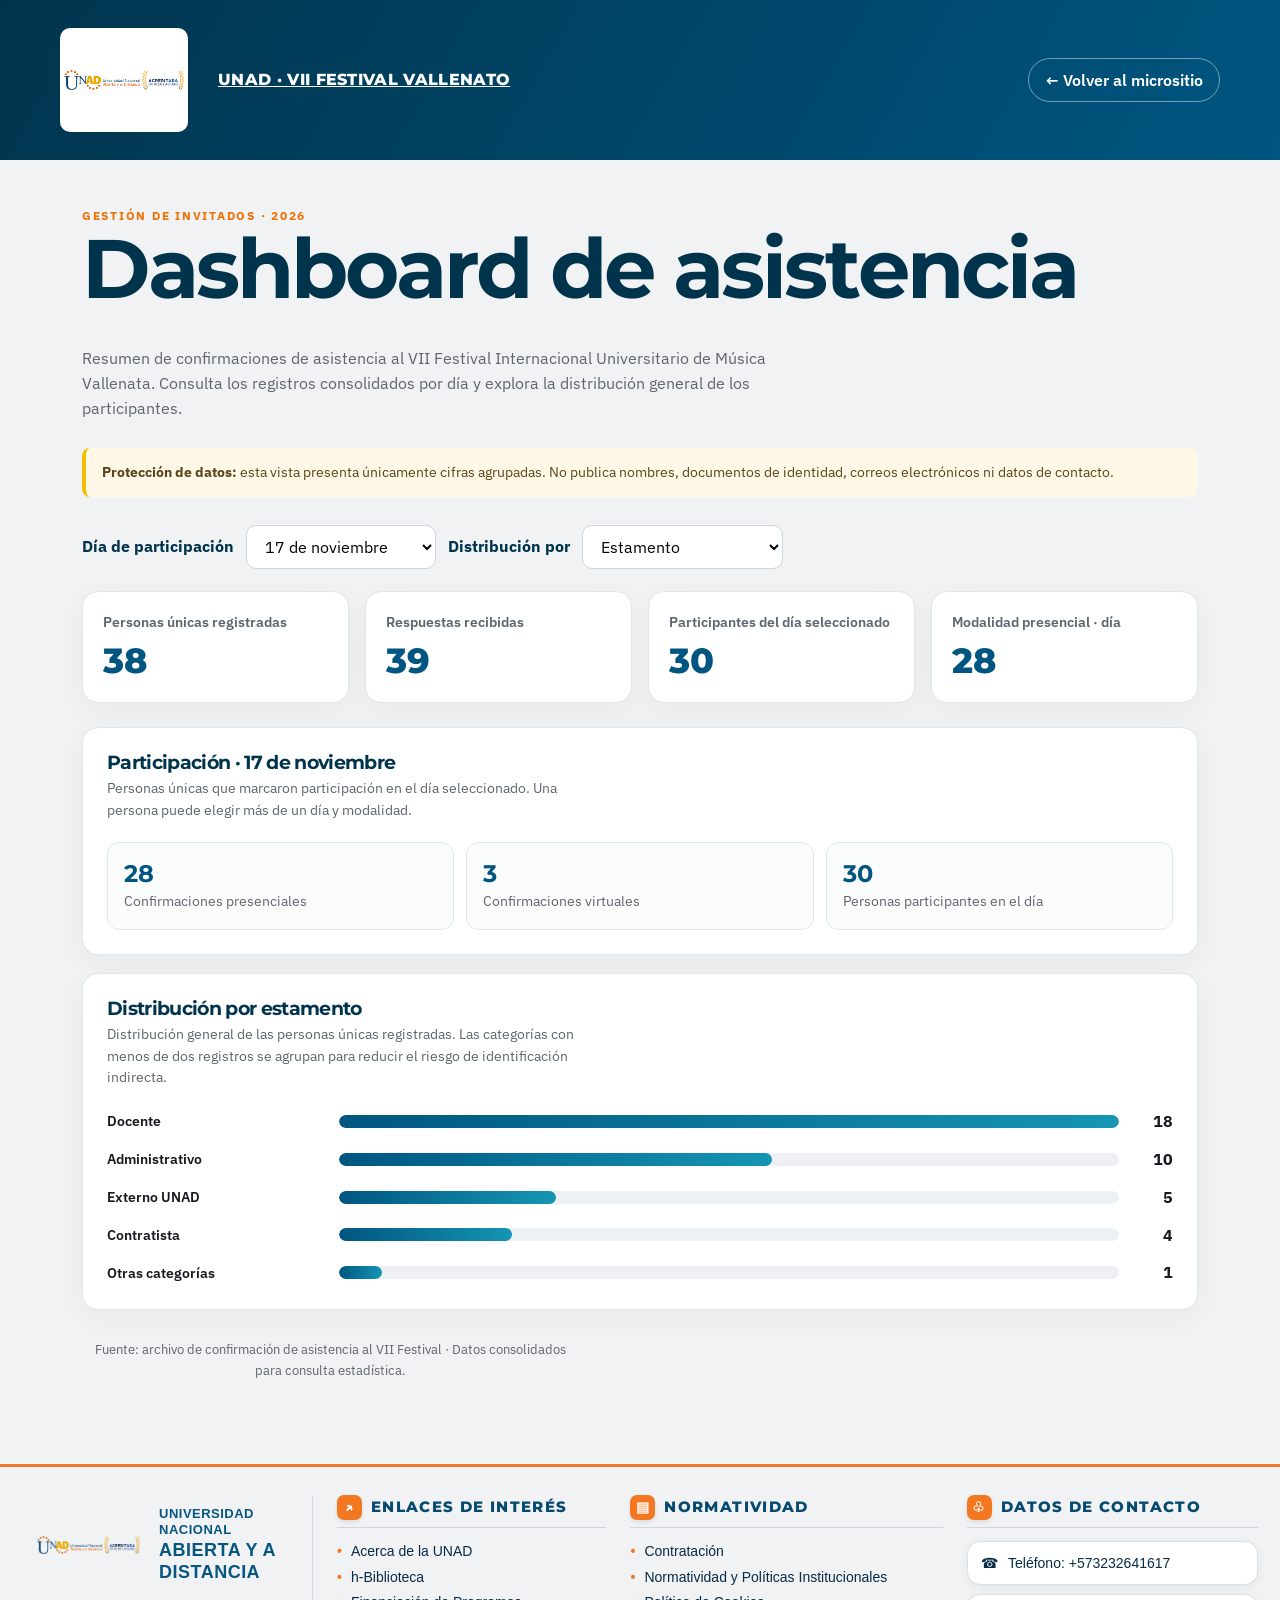
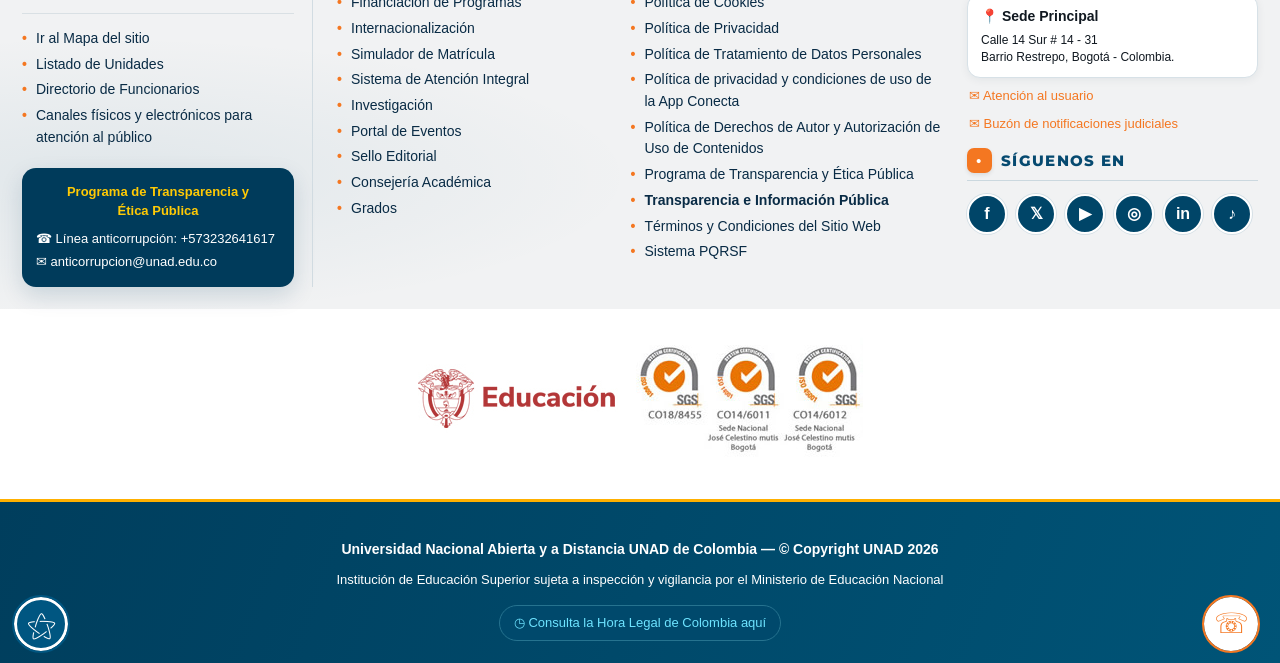
==== commit 9800166e: "Reemplazar franja gráfica por imágenes institucionales de certificaciones y MinEducación" ====
--- a/asistencia.html
+++ b/asistencia.html
@@ -133,7 +133,7 @@
       </section>
     </div>
   </div>
-  <div class="unad-footer__certs"><div class="unad-footer__certs-inner"><span>Educación<br><b>Colombia</b></span><span>Colombia<br><b>Compra Eficiente</b></span><span class="unad-footer__icetex">ICETEX</span><span>CO<br><b>Colombia Aprende</b></span><span>GOBIERNO<br><b>DIGITAL</b></span><span class="unad-footer__gov">GOV.CO</span><div class="unad-footer__seals"><b>✓ SGS</b><b>✓ SGS</b><b>✓ SGS</b><b>Great Place<br>To Work</b><b>PREAD</b></div></div></div>
+  <div class="unad-footer__certs" aria-label="Acreditaciones y certificaciones institucionales"><div class="unad-footer__certs-inner"><img class="unad-footer__mineducacion" src="images/MINEDUCACION.webp" alt="Ministerio de Educación Nacional"><img class="unad-footer__certificaciones" src="images/CERTIFICACIONES.webp" alt="Certificaciones institucionales UNAD"></div></div>
   <div class="unad-footer__bottom"><p><strong>Universidad Nacional Abierta y a Distancia UNAD de Colombia — © Copyright UNAD 2026</strong></p><p>Institución de Educación Superior sujeta a inspección y vigilancia por el Ministerio de Educación Nacional</p><a href="https://horalegal.inm.gov.co/">◷ Consulta la Hora Legal de Colombia aquí</a></div>
   <a class="unad-footer__access" href="https://www.unad.edu.co/" aria-label="Accesibilidad">⚝</a>
   <a class="unad-footer__help" href="https://www.unad.edu.co/" aria-label="Servicios en línea y asesoría">☏</a>
--- a/styles.css
+++ b/styles.css
@@ -1218,3 +1218,104 @@
 .unad-footer__brand{padding-right:12px;border-right:1px solid #d2dce2}.unad-footer__brandmark{display:flex;align-items:center;justify-content:center;gap:9px;min-height:92px;border-bottom:1px solid #d9e0e4;margin-bottom:14px;color:#075681;font-size:12px;letter-spacing:.04em;text-align:left}.unad-footer__brandmark img{width:58px;height:68px;object-fit:contain}.unad-footer__brandmark span{font-size:12px;line-height:1.2}.unad-footer__brandmark b{font-size:16px}.unad-footer__plain,.unad-footer__column ul{list-style:none;margin:0;padding:0}.unad-footer__plain li,.unad-footer__column li{position:relative;padding-left:14px;margin:3px 0;font-size:14px}.unad-footer__plain li:before,.unad-footer__column li:before{content:'•';position:absolute;left:0;color:#f47721;font-weight:900}.unad-footer__plain a:hover,.unad-footer__column a:hover{text-decoration:underline;color:#e96f17}.unad-footer__ethics{margin-top:18px;padding:13px 14px;background:#003b5b;color:#fff;border-radius:15px;box-shadow:0 8px 20px #002b4420;display:flex;flex-direction:column;gap:4px;font-size:13px}.unad-footer__ethics strong{text-align:center;color:#ffca05;margin-bottom:5px}.unad-footer__ethics a{color:#fff}.unad-footer__column h2,.unad-footer__contact h2{display:flex;align-items:center;gap:9px;font:800 15px/1.2 'Montserrat',Arial,sans-serif;letter-spacing:1.4px;margin:0 0 15px;white-space:nowrap}.unad-footer__column h2:after,.unad-footer__contact h2:after{content:'';height:1px;background:#c7d5dc;flex:1}.unad-footer__column h2 span,.unad-footer__contact h2 span{display:inline-grid;place-items:center;width:24px;height:24px;background:#f47721;color:#fff;border-radius:7px;font-size:14px}.unad-footer__column li{margin:4px 0;font-size:14px}.unad-footer__phone,.unad-footer__address{display:flex;align-items:center;gap:10px;background:#fff;border:1px solid #d7e1e7;border-radius:13px;padding:10px 12px;margin-bottom:9px;font-size:14px}.unad-footer__phone{color:#092b45}.unad-footer__address{display:block;color:#101820}.unad-footer__address small{display:block;margin-top:5px;font-size:12px}.unad-footer__orange{display:block;color:#f47721;font-size:13px;margin:9px 2px}.unad-footer__social-title{margin-top:14px!important}.unad-footer__social{display:flex;gap:9px;flex-wrap:wrap}.unad-footer__social a{display:grid;place-items:center;width:39px;height:39px;border-radius:50%;background:#004568;color:#fff;font-weight:800;font-size:16px}.unad-footer__certs{padding:26px 20px 34px;background:#fff}.unad-footer__certs-inner{max-width:1300px;margin:auto;display:flex;align-items:center;justify-content:center;gap:20px;flex-wrap:wrap;color:#075681;font-weight:800;font-size:13px;text-align:center}.unad-footer__certs-inner>span{padding:8px 3px;border-right:1px solid #d7e0e5}.unad-footer__icetex,.unad-footer__gov{font-size:22px;letter-spacing:-1px}.unad-footer__seals{display:flex;gap:8px;padding-left:16px;border-left:1px solid #ccd6dc}.unad-footer__seals b{display:grid;place-items:center;min-width:44px;min-height:54px;padding:5px;border:2px solid #c7c7c7;border-radius:8px;color:#6a6a6a;font-size:10px;background:#fff}.unad-footer__seals b:nth-child(4){background:#df1d2f;color:#fff;border:0}.unad-footer__seals b:nth-child(5){background:#159b54;color:#fff;border:0}.unad-footer__bottom{background:#00496c;color:#fff;border-top:3px solid #ffb000;text-align:center;padding:35px 20px 20px;font-size:13px}.unad-footer__bottom p{color:#fff;max-width:none;margin:0 0 10px}.unad-footer__bottom a{display:inline-block;color:#6de3ff;border:1px solid #3d7892;border-radius:25px;padding:8px 14px;margin-top:4px}.unad-footer__access,.unad-footer__help{position:absolute;bottom:12px;display:grid;place-items:center;border:3px solid #fff;outline:2px solid #005681;background:#005681;color:#fff;border-radius:50%;width:54px;height:54px;font-size:30px}.unad-footer__access{left:14px}.unad-footer__help{right:22px;background:#fff;color:#f47721;outline-color:#f47721;font-size:28px}.unad-footer__access:hover,.unad-footer__help:hover{transform:scale(1.05)}
 @media(max-width:900px){.unad-footer__grid{grid-template-columns:repeat(2,minmax(0,1fr));gap:25px}.unad-footer__brand{border-right:0}.unad-footer__column h2,.unad-footer__contact h2{white-space:normal}}
 @media(max-width:560px){.unad-footer__upper{padding:24px 16px}.unad-footer__grid{grid-template-columns:1fr;gap:24px}.unad-footer__brand{padding:0}.unad-footer__certs{padding:22px 12px 30px}.unad-footer__certs-inner{gap:10px}.unad-footer__bottom{padding:30px 64px 24px;font-size:11px}.unad-footer__access,.unad-footer__help{width:42px;height:42px;font-size:22px}.unad-footer__access{left:10px}.unad-footer__help{right:10px}}
+
+
+/* Ajustes visuales: logo UNAD protagonista y footer institucional más fiel al referente */
+.logo-unad,
+.marca-unad .logo-unad{
+  width:clamp(112px, 9vw, 142px)!important;
+  height:clamp(88px, 7.5vw, 112px)!important;
+  object-fit:contain!important;
+  filter:none!important;
+  padding:4px;
+  background:#fff;
+  border-radius:10px;
+}
+.marca-unad{flex:0 0 auto!important;min-width:124px;min-height:100px}
+.cabecera__barra{min-height:112px;gap:20px}
+.marca{gap:16px}
+.unad-footer{font-family:Arial,Helvetica,sans-serif;color:#092b45}
+.unad-footer__upper{
+  background:radial-gradient(ellipse at 8% 70%,rgba(0,83,120,.07),transparent 32%),#f1f2f3;
+  border-top:3px solid #f47721;
+  padding:28px 22px 22px;
+}
+.unad-footer__grid{
+  max-width:1300px;
+  grid-template-columns:minmax(220px,1.08fr) minmax(190px,1fr) minmax(230px,1.16fr) minmax(220px,1.08fr);
+  gap:24px;
+}
+.unad-footer__brand{padding-right:18px}
+.unad-footer__brandmark{
+  min-height:112px;
+  justify-content:flex-start;
+  gap:16px;
+  padding:0 12px 18px;
+  color:#075681;
+  font-weight:700;
+}
+.unad-footer__brandmark img{
+  width:112px!important;height:100px!important;max-width:44%;
+  object-fit:contain!important;padding:3px;background:transparent;
+}
+.unad-footer__brandmark span{font-size:13px;line-height:1.25}
+.unad-footer__brandmark b{font-size:18px}
+.unad-footer__plain li,.unad-footer__column li{font-size:14px;line-height:1.55;margin:4px 0}
+.unad-footer__column h2,.unad-footer__contact h2{
+  color:#064a70;font-size:15px;letter-spacing:1.35px;
+  padding-bottom:7px;border-bottom:1px solid #cbd8df;margin-bottom:13px;
+}
+.unad-footer__column h2:after,.unad-footer__contact h2:after{display:none}
+.unad-footer__column h2 span,.unad-footer__contact h2 span{
+  width:25px;height:25px;border-radius:7px;box-shadow:0 2px 4px #00000018;
+}
+.unad-footer__ethics{
+  margin-top:20px;padding:15px 14px;background:#003b5b;
+  border-radius:14px;box-shadow:0 9px 22px #003b5b26;
+}
+.unad-footer__phone,.unad-footer__address{
+  border-radius:13px;box-shadow:0 2px 8px #002b4410;padding:11px 13px;
+}
+.unad-footer__phone:first-letter{color:#f47721}
+.unad-footer__social a{
+  width:40px;height:40px;background:#004568;border:2px solid #fff;
+  box-shadow:0 0 0 1px #d5e0e6;font-family:Arial,sans-serif;
+  transition:transform .18s ease,background .18s ease;
+}
+.unad-footer__social a:hover{transform:translateY(-3px);background:#f47721}
+.unad-footer__certs{padding:28px 20px 38px}
+.unad-footer__certs-inner{gap:18px;min-height:105px}
+.unad-footer__certs-inner>span{min-height:48px;display:flex;flex-direction:column;justify-content:center;padding:6px 12px}
+.unad-footer__seals b{min-width:50px;min-height:66px;border-radius:50%;font-size:10px}
+.unad-footer__bottom{
+  background:linear-gradient(110deg,#003e5d,#005477);
+  border-top:3px solid #ffb000;padding:37px 20px 22px;
+}
+.unad-footer__bottom p{line-height:1.55}
+.unad-footer__bottom p:first-child{font-size:14px}
+.unad-footer__bottom a{background:#00496c;border-color:#26738f}
+@media(max-width:900px){
+  .cabecera__barra{min-height:92px}
+  .logo-unad,.marca-unad .logo-unad{width:100px!important;height:82px!important}
+  .marca-unad{min-width:100px;min-height:82px}
+  .unad-footer__grid{grid-template-columns:repeat(2,minmax(0,1fr))}
+}
+@media(max-width:560px){
+  .cabecera__barra{min-height:78px}
+  .logo-unad,.marca-unad .logo-unad{width:82px!important;height:68px!important}
+  .marca-unad{min-width:82px;min-height:68px}
+  .unad-footer__brandmark{justify-content:center}
+  .unad-footer__brandmark img{width:100px!important;height:90px!important}
+}
+
+/* Logotipo ampliado también en las páginas con encabezado compacto */
+header.top .brand img{
+  width:128px!important;height:104px!important;max-width:34vw;
+  object-fit:contain!important;padding:4px;background:#fff;border-radius:10px;
+  vertical-align:middle;margin-right:16px!important;
+}
+header.top .brand{display:flex;align-items:center;gap:14px;min-height:116px}
+@media(max-width:560px){
+  header.top .brand img{width:92px!important;height:78px!important}
+  header.top .brand{min-height:88px;gap:8px;font-size:.9rem}
+}
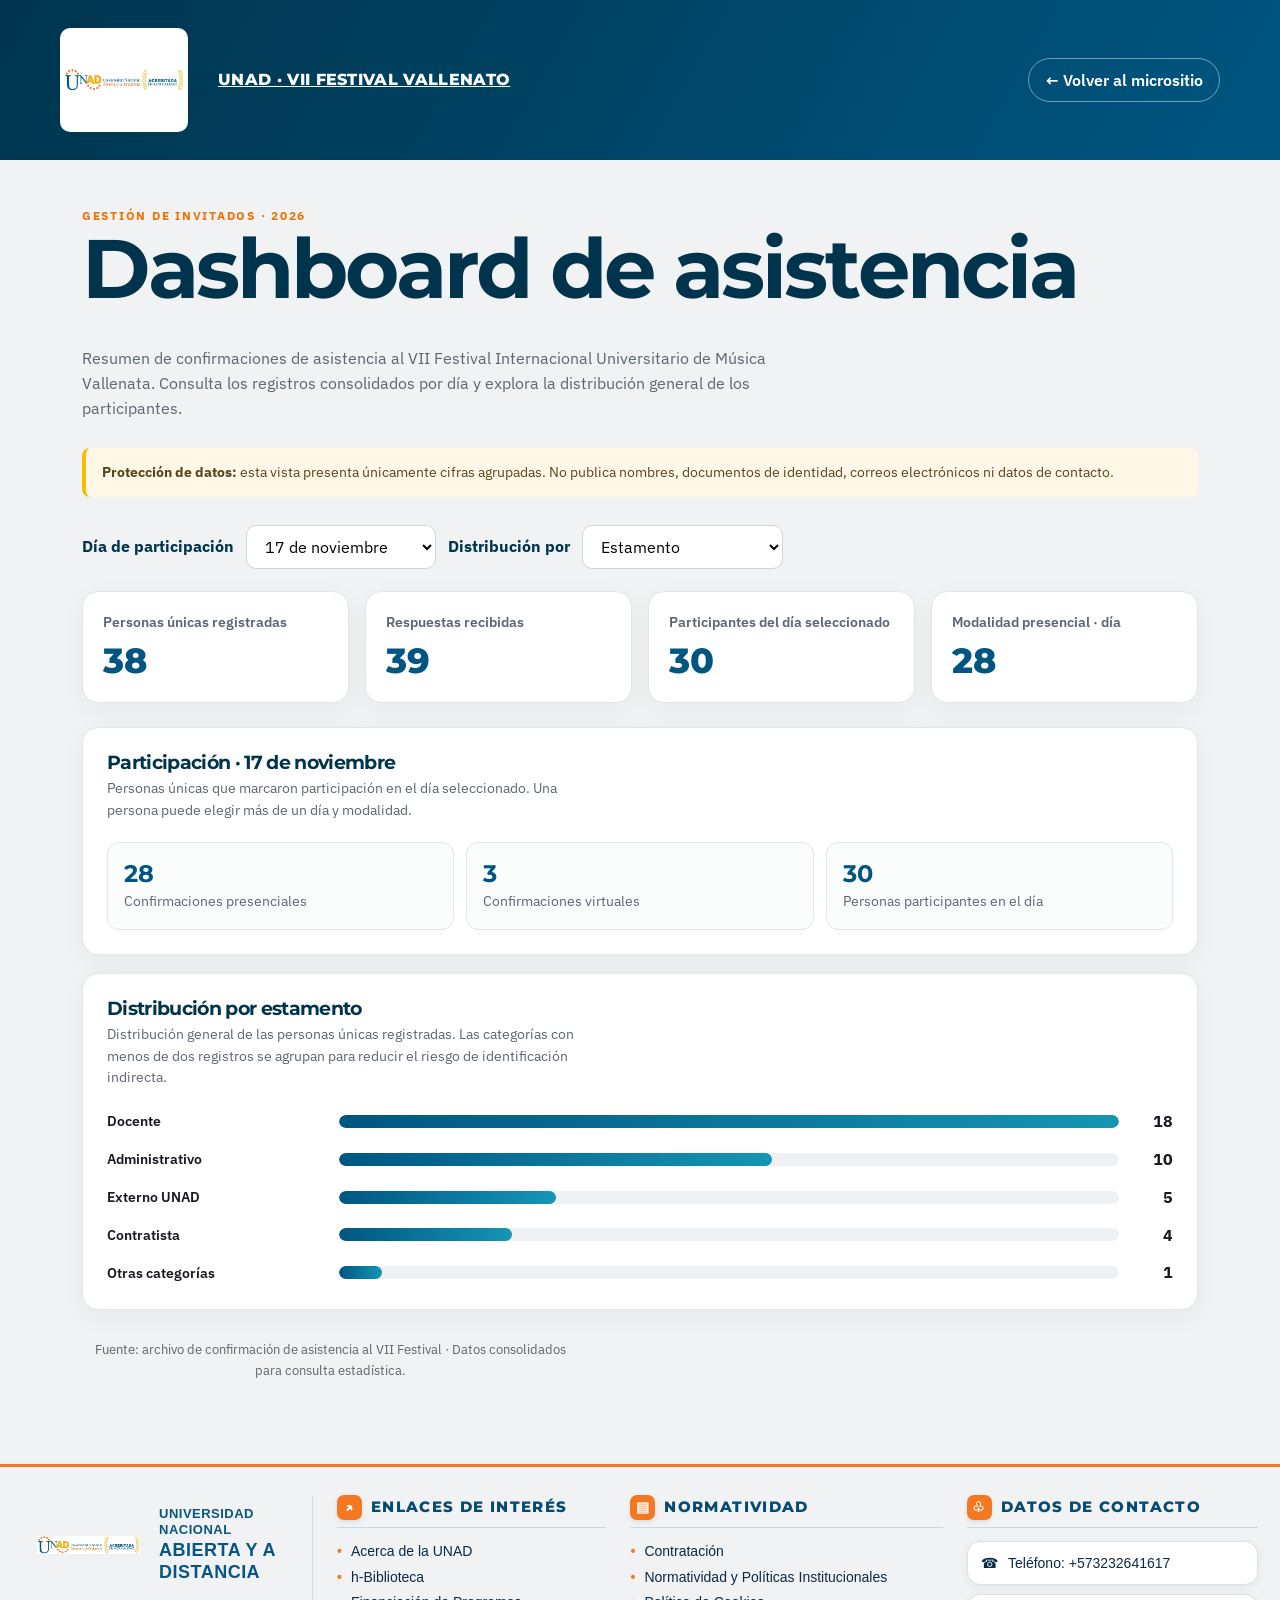
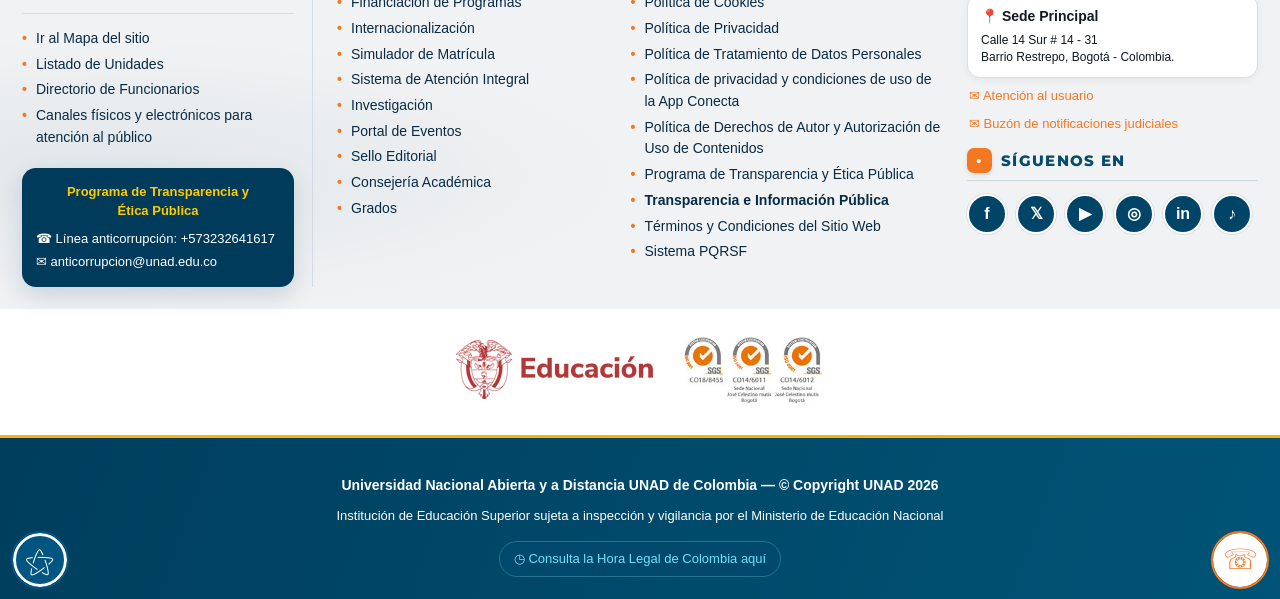
==== commit bdaa842c: "Actualizar versión de estilos responsivos" ====
--- a/asistencia.html
+++ b/asistencia.html
@@ -23,7 +23,7 @@
 .footer{text-align:center;color:var(--muted);font-size:.82rem;margin-top:30px}
 @media(max-width:760px){main{padding:32px 16px 55px}.kpis{grid-template-columns:repeat(2,1fr)}.barrow{grid-template-columns:100px 1fr 32px;gap:8px}.panel{padding:18px}.days{grid-template-columns:1fr}}
 @media(max-width:390px){.kpis{grid-template-columns:1fr 1fr}.kpi{padding:14px}.kpi strong{font-size:1.8rem}}
-</style><link rel="stylesheet" href="styles.css?v=footer-unad-20261118"></head>
+</style><link rel="stylesheet" href="styles.css?v=responsive-20261118"></head>
 <body>
 <header class="top"><a class="brand" href="index.html"><img src="images/LOGO%20-%20UNAD.png" alt="UNAD" style="width:76px;height:70px;object-fit:contain;vertical-align:middle;margin-right:14px">UNAD · VII FESTIVAL VALLENATO</a><a class="back" href="index.html">← Volver al micrositio</a></header>
 <main>
--- a/styles.css
+++ b/styles.css
@@ -1319,3 +1319,213 @@
   header.top .brand img{width:92px!important;height:78px!important}
   header.top .brand{min-height:88px;gap:8px;font-size:.9rem}
 }
+
+/* Franja de acreditaciones: imágenes compactas en una sola fila */
+.unad-footer__certs{background:#fff;padding:18px 20px 22px}
+.unad-footer__certs-inner{
+  max-width:1050px;margin:0 auto;min-height:86px;
+  display:flex;flex-direction:row;flex-wrap:nowrap;
+  align-items:center;justify-content:center;gap:26px;
+}
+.unad-footer__certs-inner img{
+  display:block;object-fit:contain;height:auto;
+  max-height:78px;width:auto;flex:0 1 auto;
+}
+.unad-footer__mineducacion{width: min(48%, 480px);max-height:72px!important}
+.unad-footer__certificaciones{width:min(38%, 380px);max-height:78px!important}
+@media(max-width:700px){
+ .unad-footer__certs{padding:14px 10px 18px}
+ .unad-footer__certs-inner{flex-direction:row;flex-wrap:nowrap;gap:12px;min-height:66px}
+ .unad-footer__certs-inner img{max-height:58px!important;min-width:0}
+ .unad-footer__mineducacion{width:50%}
+ .unad-footer__certificaciones{width:42%}
+}
+@media(max-width:380px){
+ .unad-footer__certs-inner{gap:7px}
+ .unad-footer__certs-inner img{max-height:48px!important}
+}
+
+
+/* Logo UNAD más grande sin aumentar la altura de la barra de navegación */
+.cabecera__barra{
+  min-height:76px!important;
+  height:76px;
+  padding:6px 24px!important;
+  align-items:center;
+}
+.cabecera__barra .marca{
+  position:relative;
+  min-height:64px;
+  padding-left:126px;
+  display:flex;
+  align-items:center;
+}
+.cabecera__barra .logo-unad{
+  position:absolute;
+  left:0;
+  top:50%;
+  transform:translateY(-50%);
+  width:118px!important;
+  height:104px!important;
+  max-width:none!important;
+  object-fit:contain!important;
+  padding:0;
+  background:transparent;
+  border-radius:0;
+  z-index:2;
+}
+@media(max-width:900px){
+  .cabecera__barra{height:72px;min-height:72px!important;padding:5px 16px!important}
+  .cabecera__barra .marca{min-height:60px;padding-left:98px}
+  .cabecera__barra .logo-unad{width:94px!important;height:84px!important}
+}
+@media(max-width:560px){
+  .cabecera__barra{height:66px;min-height:66px!important;padding:4px 12px!important}
+  .cabecera__barra .marca{min-height:56px;padding-left:78px}
+  .cabecera__barra .logo-unad{width:76px!important;height:70px!important}
+}
+
+
+/* =========================================================
+   RESPONSIVE GLOBAL — escritorio, portátil, tableta y móvil
+   ========================================================= */
+:root{scroll-behavior:smooth}
+*,*::before,*::after{box-sizing:border-box}
+html{width:100%;max-width:100%;overflow-x:clip;-webkit-text-size-adjust:100%;text-size-adjust:100%}
+body{width:100%;max-width:100%;min-width:320px;margin:0;overflow-x:clip}
+img,svg,video,canvas,iframe{max-width:100%}
+img,video{height:auto}
+iframe{border:0}
+button,input,select,textarea{max-width:100%;font:inherit}
+h1,h2,h3,h4,p,li,a,button{overflow-wrap:anywhere}
+.contenedor{width:100%;max-width:1180px;margin-inline:auto;padding-inline:clamp(14px,2.5vw,24px)}
+main,section,article,header,footer,nav{min-width:0}
+.rejilla--3{grid-template-columns:repeat(3,minmax(0,1fr))}
+.rejilla--2{grid-template-columns:repeat(2,minmax(0,1fr))}
+.galeria{grid-template-columns:repeat(4,minmax(0,1fr))}
+.comite-grid,.invitados-grid,.group-grid{display:grid;grid-template-columns:repeat(3,minmax(0,1fr));gap:clamp(14px,2vw,26px)}
+.comite-grid>*,.invitados-grid>*,.group-grid>*,.rejilla>*{min-width:0}
+.cabecera{width:100%;max-width:100%}
+.cabecera__barra{width:100%;max-width:1600px;min-height:76px;height:auto;padding:6px clamp(12px,2.2vw,24px);gap:clamp(10px,1.5vw,20px)}
+.cabecera__barra .marca{min-width:0;max-width:100%}
+.cabecera__barra .nav{min-width:0;flex-wrap:wrap;justify-content:flex-end;gap:clamp(8px,1.2vw,18px)}
+.nav a,.nav-drop__disparador{font-size:clamp(.76rem,.9vw,.94rem)}
+.heroe{min-height:clamp(520px,72svh,820px);height:auto;background-size:cover;background-position:center}
+.heroe__contenido{width:min(100%,820px)}
+.seccion{padding-block:clamp(42px,6vw,82px)}
+.pasillo-escena,.pasillo-recorrido{max-width:100%}
+.pasillo-recorrido{overscroll-behavior-x:contain}
+.edicion-modal__ventana,.perfil-modal__ventana{width:min( min(960px, calc(100vw - 32px)), 100%);max-width:calc(100vw - 32px)}
+.perfil-modal__layout>*{min-width:0}
+.concursantes-seccion>.contenedor{width:100%;max-width:1540px;padding-inline:clamp(14px,2.2vw,30px)}
+.concursantes-grid,.concursantes-grupo__grid{grid-template-columns:repeat(3,minmax(0,1fr))}
+.concursante-card{min-width:0}
+.unad-footer{width:100%;max-width:100%;overflow:hidden}
+.unad-footer__grid{width:100%;min-width:0}
+.unad-footer__column,.unad-footer__contact,.unad-footer__brand{min-width:0}
+.unad-footer__column h2,.unad-footer__contact h2{white-space:normal;overflow-wrap:normal}
+.unad-footer__certs-inner{min-width:0}
+.unad-footer__certs-inner img{max-width:100%;height:auto}
+.unad-footer__bottom{padding-inline:clamp(14px,3vw,32px)}
+.unad-footer__access{left:clamp(8px,1vw,14px)}
+.unad-footer__help{right:clamp(8px,1vw,22px)}
+.agenda-evento,.evento-fila,.agenda-lanzamiento{min-width:0}
+.agenda-evento>* ,.evento-fila>*{min-width:0}
+.table-responsive,.tabla-contenedor{width:100%;overflow-x:auto;overscroll-behavior-x:contain}
+@media(max-width:1100px){
+ .contenedor{max-width:100%}
+ .comite-grid,.invitados-grid,.group-grid{grid-template-columns:repeat(2,minmax(0,1fr))}
+ .galeria{grid-template-columns:repeat(3,minmax(0,1fr))}
+ .concursantes-grid,.concursantes-grupo__grid{grid-template-columns:repeat(2,minmax(0,1fr))}
+ .cabecera__barra .nav{gap:9px}
+ .cabecera__barra .nav a,.nav-drop__disparador{font-size:.78rem}
+ .cabecera__barra .marca{padding-left:104px}
+ .cabecera__barra .logo-unad{width:98px!important;height:88px!important}
+}
+@media(max-width:900px){
+ .unad-footer__grid{grid-template-columns:repeat(2,minmax(0,1fr));gap:24px}
+ .unad-footer__brand{border-right:0;padding-right:0}
+ .heroe{min-height:620px;min-height:68svh}
+ .evento-fila{grid-template-columns:96px minmax(0,1fr)}
+}
+@media(max-width:760px){
+ .cabecera__barra{min-height:68px;height:auto;flex-wrap:nowrap;padding:5px 14px;gap:10px}
+ .cabecera__barra .marca{padding-left:82px;min-height:58px;flex:1 1 auto}
+ .cabecera__barra .logo-unad{width:78px!important;height:72px!important}
+ .cabecera__barra .marca__texto strong{font-size:clamp(.82rem,3.4vw,1rem)}
+ .cabecera__barra .marca__texto small,.cabecera__barra .sello-acreditacion-mini{display:none}
+ .cabecera__barra .menu-boton{flex:0 0 44px}
+ .cabecera__barra .nav{position:absolute;left:0;right:0;top:100%;width:100%;max-height:calc(100svh - 72px);overflow-y:auto;overflow-x:hidden}
+ .rejilla--3,.rejilla--2,.comite-grid,.invitados-grid,.group-grid{grid-template-columns:repeat(2,minmax(0,1fr))}
+ .galeria{grid-template-columns:repeat(2,minmax(0,1fr))}
+ .homenaje__maestros{grid-template-columns:repeat(2,minmax(0,1fr))}
+ .heroe{min-height:590px;min-height:72svh;background-position:58% center}
+ .heroe__contenido{max-width:100%}
+ .evento-fila{grid-template-columns:1fr;gap:8px}
+ .campo--fila{grid-template-columns:1fr}
+ .agenda-lanzamiento{grid-template-columns:76px minmax(0,1fr)}
+ .agenda-tabs{display:flex;overflow-x:auto;max-width:100%;gap:8px;scroll-snap-type:x proximity}
+ .agenda-tabs>*{flex:0 0 auto;scroll-snap-align:start}
+ .agenda-dias-completos{grid-template-columns:1fr}
+ .perfil-modal__ventana,.edicion-modal__ventana{width:calc(100vw - 20px);max-width:calc(100vw - 20px);max-height:calc(100svh - 20px);padding:clamp(12px,3vw,22px)}
+ .concursantes-seccion>.contenedor{padding-inline:16px}
+ .concursantes-grupo__grid{grid-template-columns:repeat(2,minmax(0,1fr))}
+ .perfil-modal__layout{grid-template-columns:minmax(0,1fr) minmax(120px,38%)}
+ .unad-footer__grid{grid-template-columns:repeat(2,minmax(0,1fr));gap:22px}
+ .unad-footer__column h2,.unad-footer__contact h2{font-size:clamp(.76rem,2vw,.9rem);letter-spacing:.7px}
+ .unad-footer__certs-inner{gap:12px}
+ .top{padding:12px 16px;gap:10px;flex-wrap:wrap}
+ header.top .brand{min-height:72px;flex:1 1 100%;font-size:clamp(.82rem,2.6vw,1rem)}
+ header.top .brand img{width:82px!important;height:72px!important;max-width:24vw;margin-right:6px!important}
+ header.top .back{margin-left:auto}
+}
+@media(max-width:520px){
+ .contenedor{padding-inline:14px}
+ .seccion{padding-block:42px}
+ .rejilla--3,.rejilla--2,.comite-grid,.invitados-grid,.group-grid{grid-template-columns:1fr}
+ .galeria{grid-template-columns:repeat(2,minmax(0,1fr));gap:9px}
+ .homenaje__maestros{grid-template-columns:1fr}
+ .heroe{min-height:560px;min-height:76svh;padding-block:54px}
+ .heroe h1{font-size:clamp(2rem,10vw,3rem);line-height:1.05}
+ .heroe p{font-size:.98rem}
+ .heroe__acciones{grid-template-columns:1fr}
+ .contador{grid-template-columns:repeat(2,minmax(0,1fr))}
+ .concursantes-grid{grid-template-columns:1fr}
+ .concursantes-grupo__grid{grid-template-columns:1fr}
+ .concursante-card{height:180px;min-height:180px}
+ .perfil-modal__layout{grid-template-columns:1fr}
+ .perfil-modal__imagen{grid-column:auto;grid-row:auto;max-height:38svh}
+ .perfil-modal__foto{max-height:38svh}
+ .perfil-modal__datos{grid-template-columns:1fr}
+ .agenda-lanzamiento{grid-template-columns:1fr}
+ .agenda-tabs{display:flex;flex-wrap:nowrap}
+ .agenda-tabs button{min-width:132px;padding:10px 12px}
+ .unad-footer__grid{grid-template-columns:1fr;gap:22px}
+ .unad-footer__brand{padding:0}
+ .unad-footer__brandmark{justify-content:flex-start}
+ .unad-footer__certs{padding:14px 10px}
+ .unad-footer__certs-inner{gap:8px}
+ .unad-footer__mineducacion{width:50%;max-height:52px!important}
+ .unad-footer__certificaciones{width:42%;max-height:58px!important}
+ .unad-footer__bottom{padding:28px 54px 22px;font-size:11px}
+ .unad-footer__bottom p:first-child{font-size:12px}
+ .unad-footer__access,.unad-footer__help{width:38px;height:38px;font-size:20px}
+ .top{padding:10px 12px}
+ header.top .brand{font-size:.82rem;line-height:1.3;gap:5px}
+ header.top .brand img{width:68px!important;height:62px!important}
+ .panel{padding:16px!important}
+}
+@media(max-width:360px){
+ .cabecera__barra{padding-inline:9px}
+ .cabecera__barra .marca{padding-left:70px}
+ .cabecera__barra .logo-unad{width:68px!important;height:64px!important}
+ .cabecera__barra .marca__texto strong{font-size:.78rem}
+ .galeria{gap:7px}
+ .unad-footer__social{gap:7px}
+ .unad-footer__social a{width:35px;height:35px}
+ .unad-footer__certs-inner img{max-height:46px!important}
+}
+@media(prefers-reduced-motion:reduce){
+ html{scroll-behavior:auto}
+ *,*::before,*::after{animation-duration:.01ms!important;animation-iteration-count:1!important;transition-duration:.01ms!important;scroll-behavior:auto!important}
+}
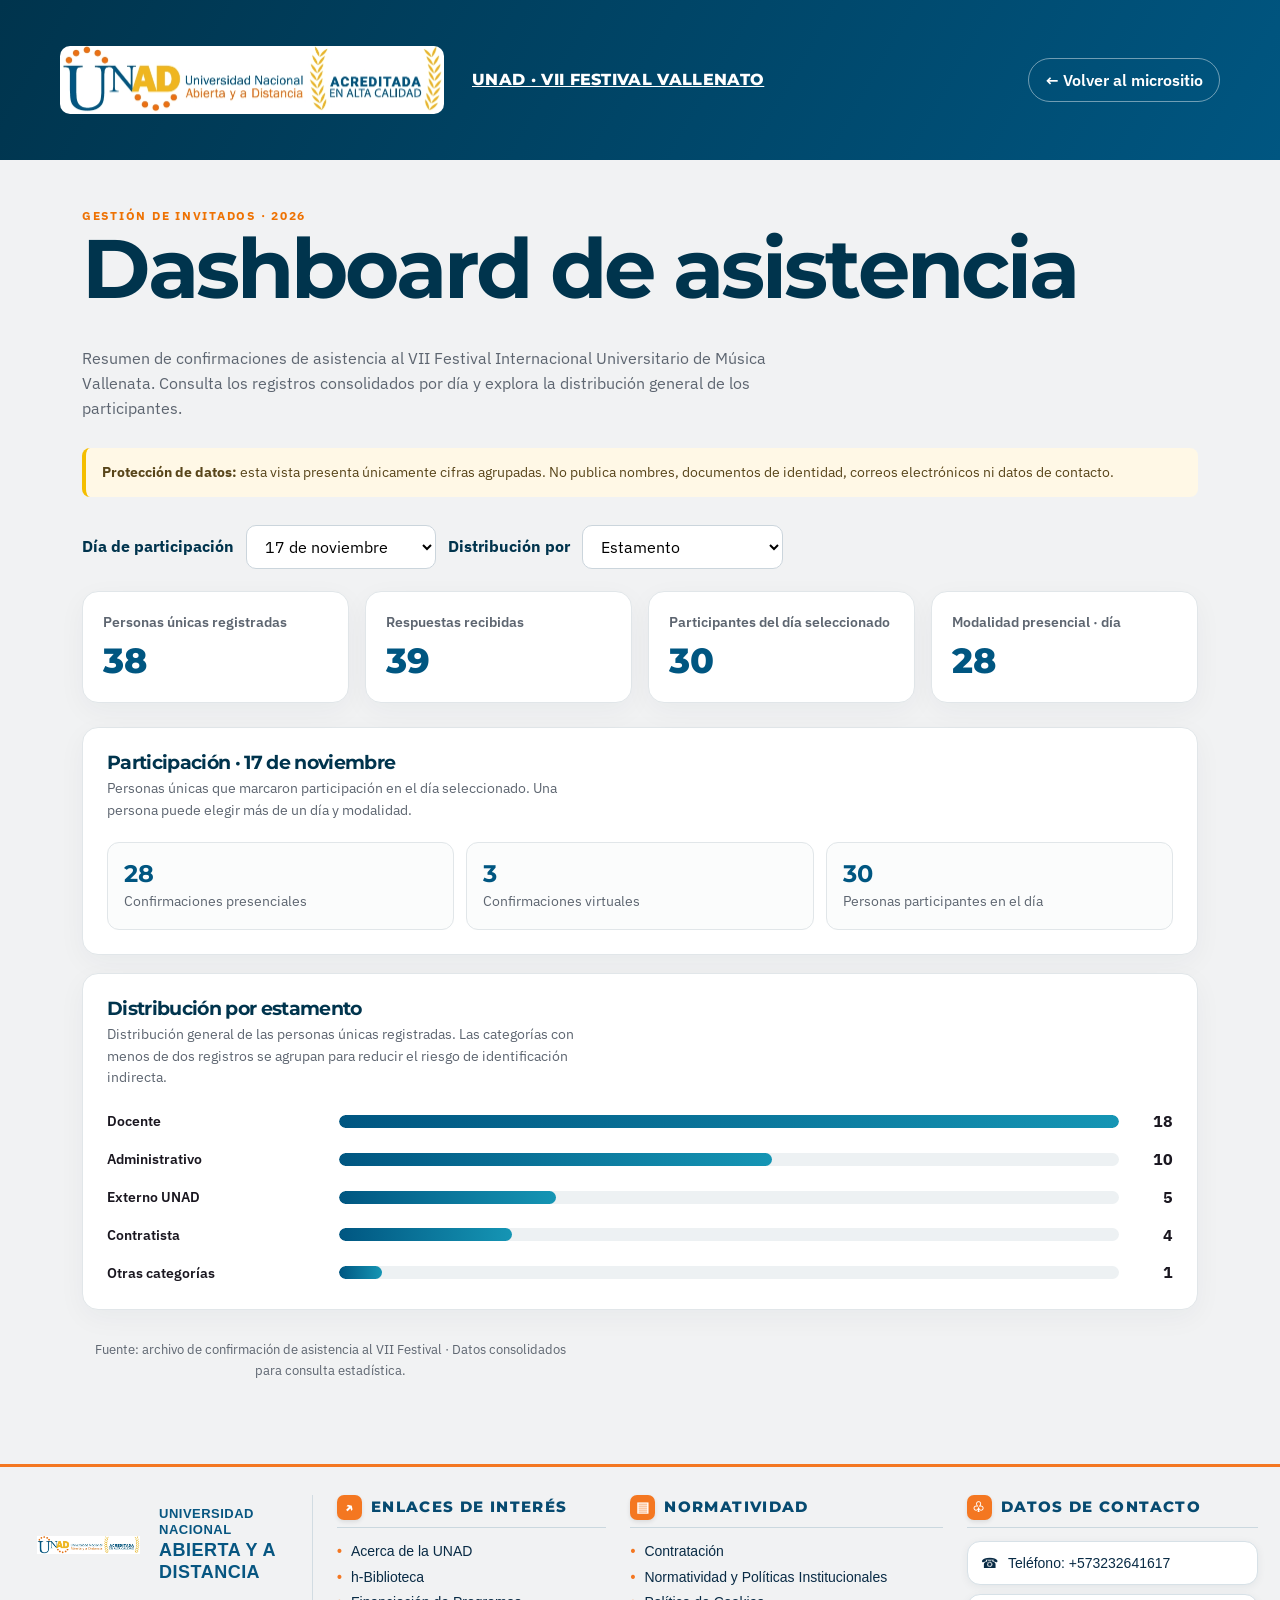
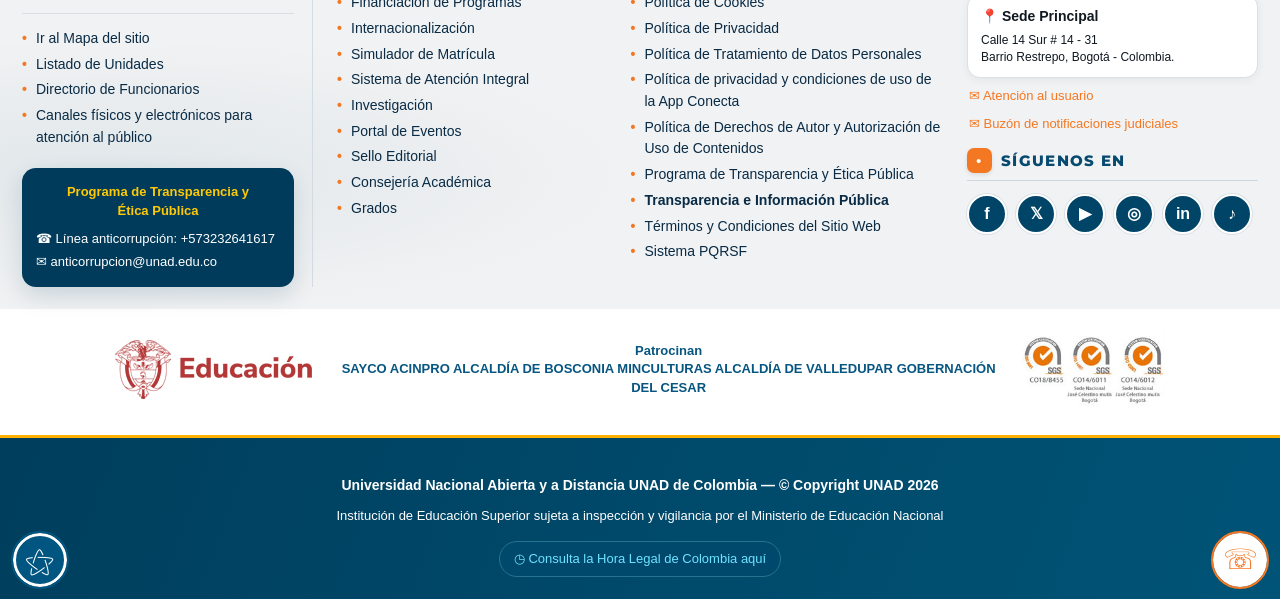
==== commit 48a05727: "Add VII Festival sponsors beside Ministry footer logo" ====
--- a/asistencia.html
+++ b/asistencia.html
@@ -133,7 +133,18 @@
       </section>
     </div>
   </div>
-  <div class="unad-footer__certs" aria-label="Acreditaciones y certificaciones institucionales"><div class="unad-footer__certs-inner"><img class="unad-footer__mineducacion" src="images/MINEDUCACION.webp" alt="Ministerio de Educación Nacional"><img class="unad-footer__certificaciones" src="images/CERTIFICACIONES.webp" alt="Certificaciones institucionales UNAD"></div></div>
+  <div class="unad-footer__certs" aria-label="Acreditaciones y certificaciones institucionales"><div class="unad-footer__certs-inner"><img class="unad-footer__mineducacion" src="images/MINEDUCACION.webp" alt="Ministerio de Educación Nacional">
+<div class="unad-footer__sponsors" aria-label="Patrocinadores del VII Festival">
+ <span class="unad-footer__sponsors-title">Patrocinan</span>
+ <div class="unad-footer__sponsors-list">
+  <span class="sponsor-wordmark sponsor-wordmark--sayco">SAYCO</span>
+  <span class="sponsor-wordmark sponsor-wordmark--acinpro">ACINPRO</span>
+  <span class="sponsor-wordmark">ALCALDÍA DE BOSCONIA</span>
+  <span class="sponsor-wordmark">MINCULTURAS</span>
+  <span class="sponsor-wordmark">ALCALDÍA DE VALLEDUPAR</span>
+  <span class="sponsor-wordmark">GOBERNACIÓN DEL CESAR</span>
+ </div>
+</div><img class="unad-footer__certificaciones" src="images/CERTIFICACIONES.webp" alt="Certificaciones institucionales UNAD"></div></div>
   <div class="unad-footer__bottom"><p><strong>Universidad Nacional Abierta y a Distancia UNAD de Colombia — © Copyright UNAD 2026</strong></p><p>Institución de Educación Superior sujeta a inspección y vigilancia por el Ministerio de Educación Nacional</p><a href="https://horalegal.inm.gov.co/">◷ Consulta la Hora Legal de Colombia aquí</a></div>
   <a class="unad-footer__access" href="https://www.unad.edu.co/" aria-label="Accesibilidad">⚝</a>
   <a class="unad-footer__help" href="https://www.unad.edu.co/" aria-label="Servicios en línea y asesoría">☏</a>
--- a/styles.css
+++ b/styles.css
@@ -55,7 +55,7 @@
 .rejilla{display:grid;gap:26px;} .rejilla--3{grid-template-columns:repeat(3,1fr);} .rejilla--2{grid-template-columns:repeat(2,1fr);}
 .tarjeta{background:#fff;border:1px solid var(--borde);border-radius:var(--radio);padding:28px;} .tarjeta h3{margin-bottom:.3em;}
 .tarjeta--oscura{background:rgba(255,255,255,.05);border-color:rgba(255,255,255,.12);}
-.icono-vallenato{width:52px;height:52px;margin-bottom:16px;}
+.icono-vallenato__marco{position:relative;display:inline-flex;width:62px;height:62px;align-items:center;justify-content:center;margin:0 0 16px;border-radius:15px;background:linear-gradient(145deg,#fff7e8,#f1f7fb);}.icono-vallenato{display:block;width:48px;height:48px;object-fit:contain;margin:0;filter:invert(18%) sepia(47%) saturate(1534%) hue-rotate(164deg) brightness(88%) contrast(96%);}.icono-vallenato__marco--libro .icono-vallenato{width:49px;height:49px;}.icono-vallenato__nota{position:absolute;width:25px;height:25px;right:-5px;top:-5px;filter:invert(56%) sepia(93%) saturate(2210%) hue-rotate(2deg) brightness(103%) contrast(104%);background:#fff;border-radius:50%;padding:3px;box-shadow:0 2px 7px #17354a22;}
 .franja-instrumentos{display:flex;flex-wrap:wrap;gap:34px;align-items:center;justify-content:space-between;padding:34px 0;}
 .franja-instrumentos figure{text-align:center;margin:0;flex:1 1 140px;}
 .franja-instrumentos figcaption{font-family:var(--fuente-cartel);letter-spacing:1px;margin-top:8px;font-size:1.05rem;color:var(--azul);}
@@ -1529,3 +1529,63 @@
  html{scroll-behavior:auto}
  *,*::before,*::after{animation-duration:.01ms!important;animation-iteration-count:1!important;transition-duration:.01ms!important;scroll-behavior:auto!important}
 }
+
+
+/* LOGO INSTITUCIONAL HORIZONTAL — proporción de la referencia */
+.cabecera__barra{
+  min-height:88px!important;
+  height:auto!important;
+  padding:7px clamp(12px,2vw,24px)!important;
+}
+.cabecera__barra .marca{
+  min-height:74px!important;
+  height:auto!important;
+  padding-left:0!important;
+  flex:0 1 auto;
+  gap:0!important;
+}
+.cabecera__barra .logo-unad{
+  position:static!important;
+  display:block!important;
+  transform:none!important;
+  width:clamp(250px,30vw,420px)!important;
+  height:auto!important;
+  max-width:min(42vw,420px)!important;
+  max-height:76px!important;
+  object-fit:contain!important;
+  padding:0!important;
+  margin:0!important;
+  background:transparent!important;
+  border:0!important;
+  box-shadow:none!important;
+}
+.cabecera__barra .marca__texto{display:none!important}
+header.top .brand img{
+  display:block;
+  width:clamp(250px,30vw,420px)!important;
+  height:auto!important;
+  max-width:min(42vw,420px)!important;
+  max-height:76px!important;
+  object-fit:contain!important;
+  padding:0!important;
+  margin:0 14px 0 0!important;
+  background:transparent!important;
+}
+@media(max-width:900px){
+  .cabecera__barra{min-height:78px!important;padding:6px 16px!important}
+  .cabecera__barra .marca{min-height:66px!important;padding-left:0!important}
+  .cabecera__barra .logo-unad{width:clamp(230px,38vw,340px)!important;max-width:48vw!important;max-height:66px!important}
+  header.top .brand img{width:clamp(230px,38vw,340px)!important;max-width:48vw!important;max-height:66px!important}
+}
+@media(max-width:760px){
+  .cabecera__barra{min-height:66px!important;height:auto!important;gap:10px!important}
+  .cabecera__barra .marca{min-height:56px!important;padding-left:0!important;flex:1 1 auto}
+  .cabecera__barra .logo-unad{width:min(250px,68vw)!important;max-width:68vw!important;max-height:56px!important}
+  .cabecera__barra .marca__texto{display:none!important}
+  header.top .brand{flex:1 1 auto!important;min-height:60px!important;max-width:calc(100% - 110px)}
+  header.top .brand img{width:min(250px,68vw)!important;max-width:68vw!important;max-height:56px!important;margin-right:6px!important}
+}
+@media(max-width:420px){
+  .cabecera__barra .logo-unad{width:min(220px,65vw)!important;max-width:65vw!important;max-height:50px!important}
+  header.top .brand img{width:min(220px,65vw)!important;max-width:65vw!important;max-height:50px!important}
+}
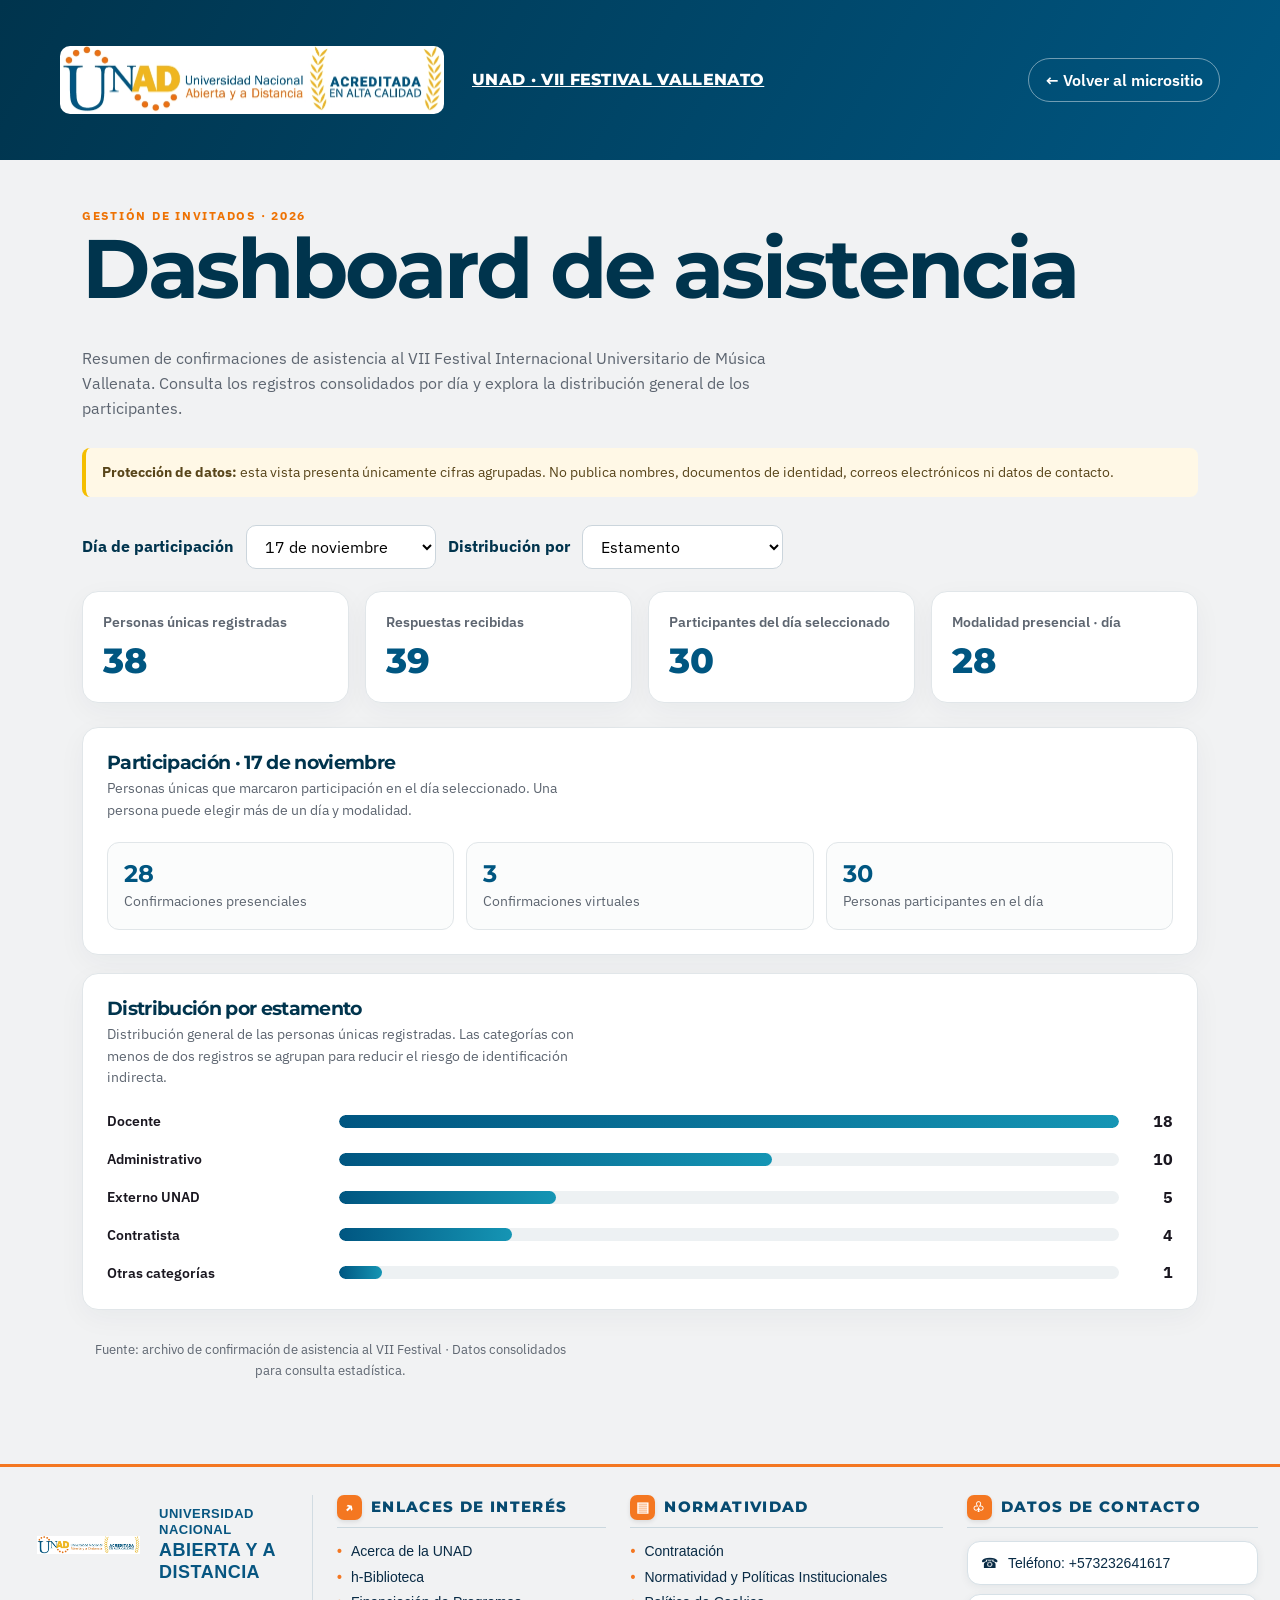
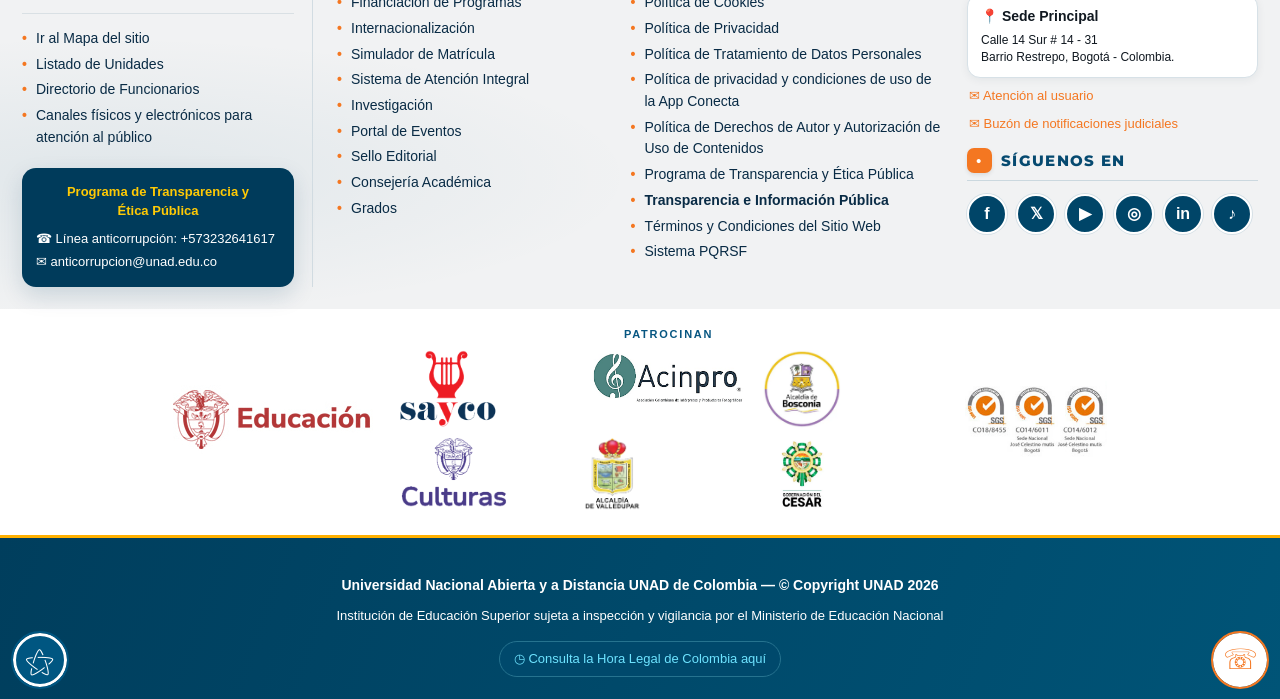
==== commit bc20002d: "Use official sponsor logos in footer" ====
--- a/asistencia.html
+++ b/asistencia.html
@@ -137,12 +137,12 @@
 <div class="unad-footer__sponsors" aria-label="Patrocinadores del VII Festival">
  <span class="unad-footer__sponsors-title">Patrocinan</span>
  <div class="unad-footer__sponsors-list">
-  <span class="sponsor-wordmark sponsor-wordmark--sayco">SAYCO</span>
-  <span class="sponsor-wordmark sponsor-wordmark--acinpro">ACINPRO</span>
-  <span class="sponsor-wordmark">ALCALDÍA DE BOSCONIA</span>
-  <span class="sponsor-wordmark">MINCULTURAS</span>
-  <span class="sponsor-wordmark">ALCALDÍA DE VALLEDUPAR</span>
-  <span class="sponsor-wordmark">GOBERNACIÓN DEL CESAR</span>
+  <img src="images/PATROCINADORES/SAYCO.png" alt="Sociedad de Autores y Compositores de Colombia, SAYCO" loading="lazy">
+  <img src="images/PATROCINADORES/ACINPRO.png" alt="Asociación Colombiana de Intérpretes y Productores Fonográficos, ACINPRO" loading="lazy">
+  <img src="images/PATROCINADORES/ALCALDIA%20DE%20BOSCONIA.png" alt="Alcaldía de Bosconia" loading="lazy">
+  <img src="images/PATROCINADORES/CULTURAS.png" alt="Ministerio de las Culturas, las Artes y los Saberes" loading="lazy">
+  <img src="images/PATROCINADORES/ALCALDIA%20DE%20VALLEDUPAR.png" alt="Alcaldía de Valledupar" loading="lazy">
+  <img src="images/PATROCINADORES/GOBERNACION%20DEL%20CESAR.png" alt="Gobernación del Cesar" loading="lazy">
  </div>
 </div><img class="unad-footer__certificaciones" src="images/CERTIFICACIONES.webp" alt="Certificaciones institucionales UNAD"></div></div>
   <div class="unad-footer__bottom"><p><strong>Universidad Nacional Abierta y a Distancia UNAD de Colombia — © Copyright UNAD 2026</strong></p><p>Institución de Educación Superior sujeta a inspección y vigilancia por el Ministerio de Educación Nacional</p><a href="https://horalegal.inm.gov.co/">◷ Consulta la Hora Legal de Colombia aquí</a></div>
--- a/styles.css
+++ b/styles.css
@@ -1332,12 +1332,19 @@
   max-height:78px;width:auto;flex:0 1 auto;
 }
 .unad-footer__mineducacion{width: min(48%, 480px);max-height:72px!important}
+.unad-footer__sponsors{display:flex;flex-direction:column;align-items:center;justify-content:center;gap:7px;max-width:540px;flex:1 1 430px}
+.unad-footer__sponsors-title{font-size:11px;letter-spacing:.16em;text-transform:uppercase;color:#075681;font-weight:800}
+.unad-footer__sponsors-list{display:grid;grid-template-columns:repeat(3,minmax(110px,1fr));gap:7px;width:100%}
+.sponsor-wordmark{display:flex;align-items:center;justify-content:center;min-height:38px;padding:6px 8px;border:1px solid #e1e7eb;border-radius:7px;background:#fff;color:#17364b;font-size:10px;line-height:1.15;font-weight:800;text-align:center;letter-spacing:.015em}
+.sponsor-wordmark--sayco{color:#d51d32;font-family:Georgia,serif;font-size:15px;letter-spacing:.04em}
+.sponsor-wordmark--acinpro{color:#277a70;font-size:13px}
+
 .unad-footer__certificaciones{width:min(38%, 380px);max-height:78px!important}
 @media(max-width:700px){
  .unad-footer__certs{padding:14px 10px 18px}
  .unad-footer__certs-inner{flex-direction:row;flex-wrap:nowrap;gap:12px;min-height:66px}
  .unad-footer__certs-inner img{max-height:58px!important;min-width:0}
- .unad-footer__mineducacion{width:50%}
+ .unad-footer__mineducacion{width:24%;max-height:58px!important}.unad-footer__sponsors{flex:1 1 68%;max-width:none}.unad-footer__sponsors-list{grid-template-columns:repeat(3,minmax(75px,1fr));gap:5px}.sponsor-wordmark{font-size:9px;min-height:34px;padding:5px}
  .unad-footer__certificaciones{width:42%}
 }
 @media(max-width:380px){
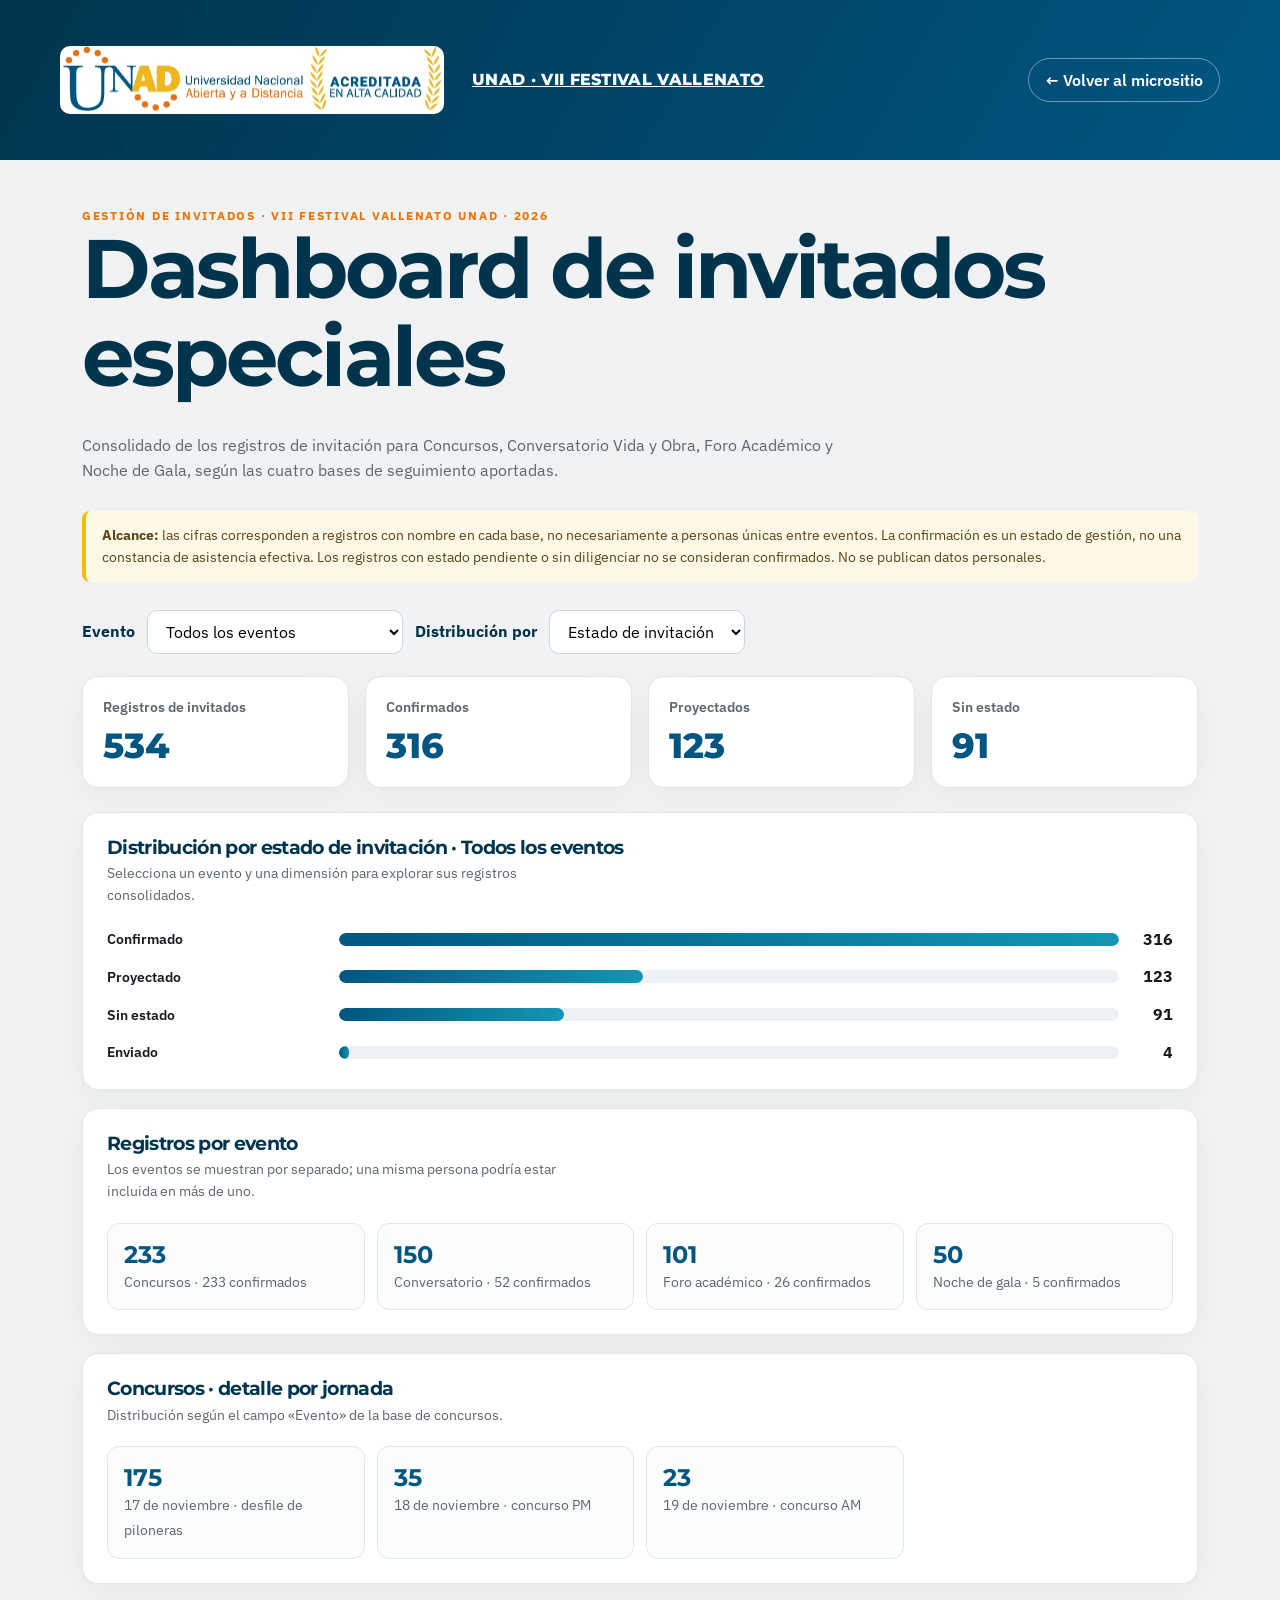
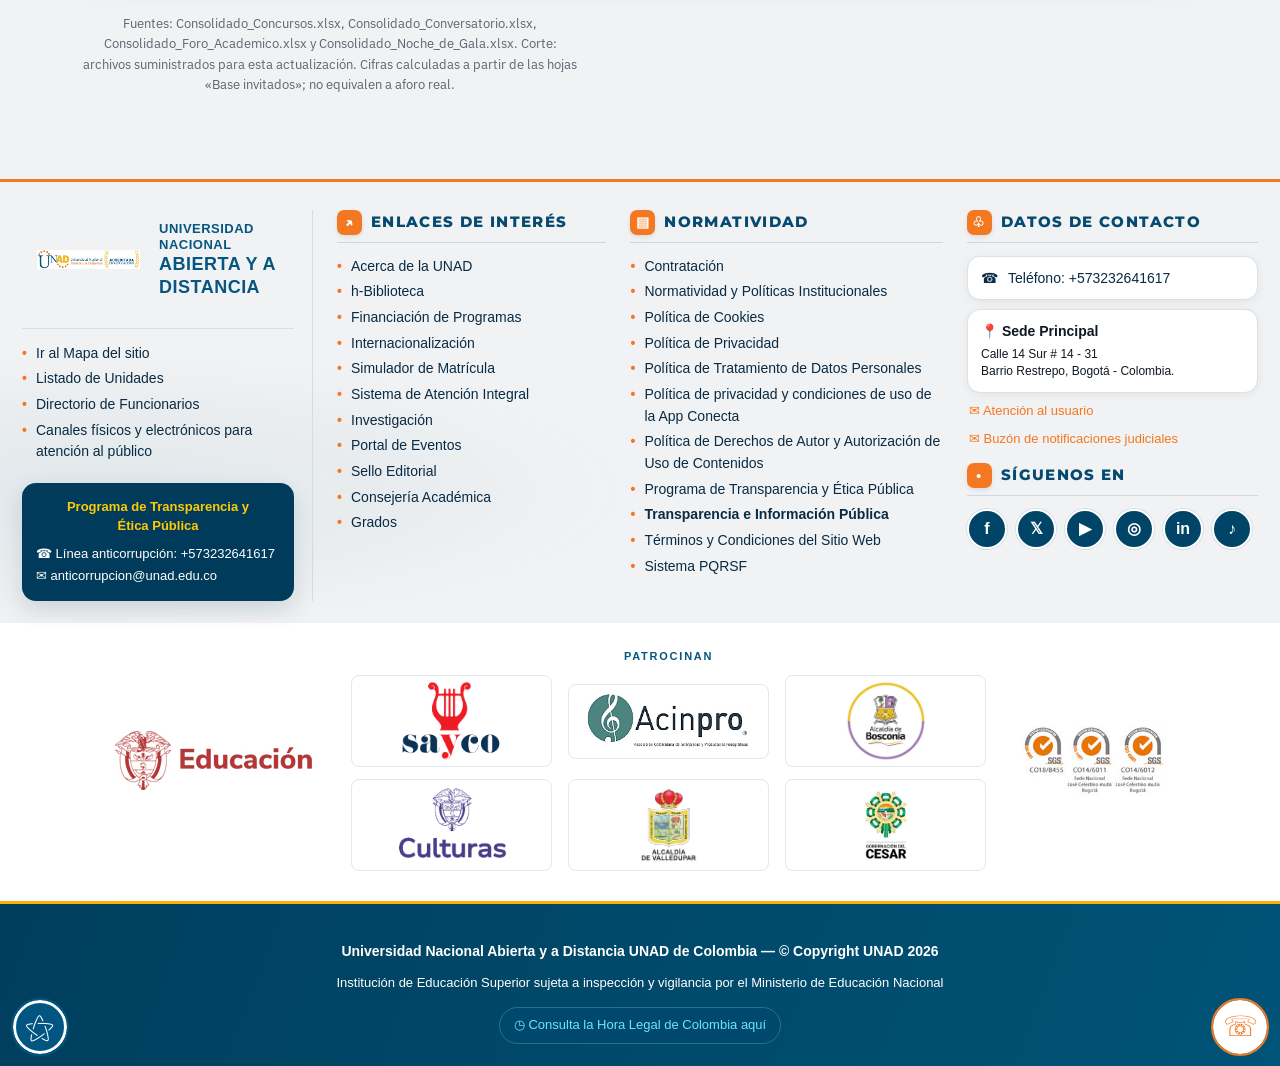
==== commit 926a846d: "Update invited guests dashboard with four event consolidated datasets" ====
--- a/asistencia.html
+++ b/asistencia.html
@@ -2,7 +2,7 @@
 <html lang="es">
 <head>
 <meta charset="UTF-8"><meta name="viewport" content="width=device-width, initial-scale=1">
-<title>Dashboard de asistencia | VII Festival UNAD</title>
+<title>Dashboard de invitados especiales | VII Festival UNAD</title>
 <link rel="preconnect" href="https://fonts.googleapis.com"><link rel="preconnect" href="https://fonts.gstatic.com" crossorigin>
 <link href="https://fonts.googleapis.com/css2?family=IBM+Plex+Sans:wght@400;500;600;700&family=Montserrat:wght@600;700;800&display=swap" rel="stylesheet">
 <style>
@@ -19,7 +19,7 @@
 .kpi{padding:20px}.kpi span{display:block;color:var(--muted);font-size:.86rem;font-weight:600}.kpi strong{display:block;color:var(--blue);font:800 2.2rem Montserrat,sans-serif;margin-top:6px}
 .panel{padding:24px;margin-top:18px}.panel h2{font-size:1.2rem;color:var(--navy);margin:0 0 6px}.sub{font-size:.88rem;color:var(--muted);margin:0 0 20px}
 .bars{display:grid;gap:13px}.barrow{display:grid;grid-template-columns:minmax(110px,220px) 1fr 42px;gap:12px;align-items:center}.barlabel{font-size:.9rem;font-weight:600;overflow-wrap:anywhere}.track{height:13px;background:#edf1f3;border-radius:99px;overflow:hidden}.fill{height:100%;width:0;background:linear-gradient(90deg,var(--blue),#1595b4);border-radius:99px;transition:width .35s}.value{text-align:right;font-weight:700;font-variant-numeric:tabular-nums}
-.days{display:grid;grid-template-columns:repeat(3,1fr);gap:12px}.day{border:1px solid var(--line);border-radius:12px;padding:16px;background:#fbfcfc}.day strong{font:700 1.5rem Montserrat;color:var(--blue);display:block}.day span{color:var(--muted);font-size:.85rem}
+.days{display:grid;grid-template-columns:repeat(4,minmax(0,1fr));gap:12px}.day{border:1px solid var(--line);border-radius:12px;padding:16px;background:#fbfcfc}.day strong{font:700 1.5rem Montserrat;color:var(--blue);display:block}.day span{color:var(--muted);font-size:.85rem}
 .footer{text-align:center;color:var(--muted);font-size:.82rem;margin-top:30px}
 @media(max-width:760px){main{padding:32px 16px 55px}.kpis{grid-template-columns:repeat(2,1fr)}.barrow{grid-template-columns:100px 1fr 32px;gap:8px}.panel{padding:18px}.days{grid-template-columns:1fr}}
 @media(max-width:390px){.kpis{grid-template-columns:1fr 1fr}.kpi{padding:14px}.kpi strong{font-size:1.8rem}}
@@ -27,46 +27,44 @@
 <body>
 <header class="top"><a class="brand" href="index.html"><img src="images/LOGO%20-%20UNAD.png" alt="UNAD" style="width:76px;height:70px;object-fit:contain;vertical-align:middle;margin-right:14px">UNAD · VII FESTIVAL VALLENATO</a><a class="back" href="index.html">← Volver al micrositio</a></header>
 <main>
-<div class="eyebrow">Gestión de invitados · 2026</div>
-<h1>Dashboard de asistencia</h1>
-<p class="intro">Resumen de confirmaciones de asistencia al VII Festival Internacional Universitario de Música Vallenata. Consulta los registros consolidados por día y explora la distribución general de los participantes.</p>
-<div class="note"><strong>Protección de datos:</strong> esta vista presenta únicamente cifras agrupadas. No publica nombres, documentos de identidad, correos electrónicos ni datos de contacto.</div>
-<div class="filters"><label for="dia">Día de participación</label><select id="dia"><option value="17">17 de noviembre</option><option value="18">18 de noviembre</option><option value="19">19 de noviembre</option></select><label for="dimension">Distribución por</label><select id="dimension"><option value="estamento">Estamento</option><option value="escuela">Escuela / unidad</option><option value="zona">Zona</option><option value="ciudad">Ciudad de residencia</option></select></div>
+<div class="eyebrow">Gestión de invitados · VII Festival Vallenato UNAD · 2026</div>
+<h1>Dashboard de invitados especiales</h1>
+<p class="intro">Consolidado de los registros de invitación para Concursos, Conversatorio Vida y Obra, Foro Académico y Noche de Gala, según las cuatro bases de seguimiento aportadas.</p>
+<div class="note"><strong>Alcance:</strong> las cifras corresponden a registros con nombre en cada base, no necesariamente a personas únicas entre eventos. La confirmación es un estado de gestión, no una constancia de asistencia efectiva. Los registros con estado pendiente o sin diligenciar no se consideran confirmados. No se publican datos personales.</div>
+<div class="filters"><label for="evento">Evento</label><select id="evento"><option value="todos">Todos los eventos</option><option value="concursos">Concursos · 17, 18 y 19 nov.</option><option value="conversatorio">Conversatorio · 17 nov.</option><option value="foro">Foro académico · 18 nov.</option><option value="gala">Noche de gala · 19 nov.</option></select><label for="dimension">Distribución por</label><select id="dimension"><option value="estado">Estado de invitación</option><option value="modalidad">Modalidad prevista</option><option value="tipo">Tipo de invitado</option></select></div>
 <section class="kpis" aria-live="polite">
-<div class="kpi"><span>Personas únicas registradas</span><strong>38</strong></div>
-<div class="kpi"><span>Respuestas recibidas</span><strong>39</strong></div>
-<div class="kpi"><span>Participantes del día seleccionado</span><strong id="kDia">30</strong></div>
-<div class="kpi"><span>Modalidad presencial · día</span><strong id="kPres">28</strong></div>
+<div class="kpi"><span>Registros de invitados</span><strong id="kTotal">534</strong></div>
+<div class="kpi"><span>Confirmados</span><strong id="kConfirmados">316</strong></div>
+<div class="kpi"><span>Proyectados</span><strong id="kProyectados">123</strong></div>
+<div class="kpi"><span>Sin estado</span><strong id="kSinEstado">91</strong></div>
 </section>
-<section class="panel"><h2 id="tituloDia">Participación · 17 de noviembre</h2><p class="sub">Personas únicas que marcaron participación en el día seleccionado. Una persona puede elegir más de un día y modalidad.</p><div class="days">
-<div class="day"><strong id="presencial">28</strong><span>Confirmaciones presenciales</span></div>
-<div class="day"><strong id="virtual">3</strong><span>Confirmaciones virtuales</span></div>
-<div class="day"><strong id="totalDia">30</strong><span>Personas participantes en el día</span></div>
-</div></section>
-<section class="panel"><h2 id="tituloDistribucion">Distribución por estamento</h2><p class="sub">Distribución general de las personas únicas registradas. Las categorías con menos de dos registros se agrupan para reducir el riesgo de identificación indirecta.</p><div class="bars" id="grafica" role="img" aria-label="Gráfica de distribución de participantes"></div></section>
-<p class="footer">Fuente: archivo de confirmación de asistencia al VII Festival · Datos consolidados para consulta estadística.</p>
+<section class="panel"><h2 id="tituloDistribucion">Distribución por estado de invitación</h2><p class="sub">Selecciona un evento y una dimensión para explorar sus registros consolidados.</p><div class="bars" id="grafica" role="img" aria-label="Distribución de invitados"></div></section>
+<section class="panel"><h2>Registros por evento</h2><p class="sub">Los eventos se muestran por separado; una misma persona podría estar incluida en más de uno.</p><div class="days" id="eventosResumen"></div></section>
+<section class="panel"><h2>Concursos · detalle por jornada</h2><p class="sub">Distribución según el campo «Evento» de la base de concursos.</p><div class="days"><div class="day"><strong>175</strong><span>17 de noviembre · desfile de piloneras</span></div><div class="day"><strong>35</strong><span>18 de noviembre · concurso PM</span></div><div class="day"><strong>23</strong><span>19 de noviembre · concurso AM</span></div></div></section>
+<p class="footer">Fuentes: Consolidado_Concursos.xlsx, Consolidado_Conversatorio.xlsx, Consolidado_Foro_Academico.xlsx y Consolidado_Noche_de_Gala.xlsx. Corte: archivos suministrados para esta actualización. Cifras calculadas a partir de las hojas «Base invitados»; no equivalen a aforo real.</p>
 </main>
 <script>
-const DATA = {"responses":39,"unique":38,"days":{"17":{"attendees":30,"presencial":28,"virtual":3},"18":{"attendees":20,"presencial":17,"virtual":4},"19":{"attendees":29,"presencial":28,"virtual":2}},"dimensions":{"estamento":{"Docente":18,"Administrativo":10,"Contratista":4,"Externo UNAD":5,"Egresado UNAD":1},"escuela":{"Otra Unidades - Externo":16,"ECSAH":4,"DIRECTOR":4,"ECISA":3,"VIACI":2,"ECAPMA":2,"VISAE":2,"ECBTI":1,"VIDER":1,"GPIT":1,"GAF":1,"RCA":1},"zona":{"Caribe":32,"Externos":3,"Occidente":2,"Sede Nacional JCM":1},"ciudad":{"Valledupar":11,"Sahagún":8,"Barranquilla":7,"Cartagena":3,"Medellín":2,"Aguachica":1,"Sincelejo":1,"Riohacha":1,"Curumani":1,"Corozal":1,"Bogotá":1,"Por verificar":1}}};
-const labels={estamento:'estamento',escuela:'escuela / unidad',zona:'zona',ciudad:'ciudad de residencia'};
+const DATA={
+concursos:{label:"Concursos",total:233,estado:{"Confirmado":233,"Enviado":0,"Proyectado":0,"Sin estado":0},modalidad:{"Presencial":233,"Virtual":0,"Sin modalidad":0},tipo:{"Universidad":210,"Funcionario UNAD":10,"Docente":10,"Otro":2,"Sin tipo":1}},
+conversatorio:{label:"Conversatorio",total:150,estado:{"Confirmado":52,"Enviado":3,"Proyectado":66,"Sin estado":29},modalidad:{"Presencial":123,"Virtual":0,"Sin modalidad":27},tipo:{"Gobernación":2,"Otro":19,"Universidad":2,"Directivo":2,"Empresario":3,"Alcaldía":7,"Gobierno":1,"Sin tipo":23,"Invitado especial":62,"Funcionario UNAD":29}},
+foro:{label:"Foro académico",total:101,estado:{"Confirmado":26,"Enviado":0,"Proyectado":48,"Sin estado":27},modalidad:{"Presencial":93,"Virtual":0,"Sin modalidad":8},tipo:{"Directivo":24,"Invitado especial":16,"Empresario":2,"Otro":20,"Docente":19,"Universidad":1,"Sin tipo":10,"Alcaldía":1,"Funcionario UNAD":8}},
+gala:{label:"Noche de gala",total:50,estado:{"Confirmado":5,"Enviado":1,"Proyectado":9,"Sin estado":35},modalidad:{"Presencial":28,"Virtual":0,"Sin modalidad":22},tipo:{"Otro":17,"Gobierno":1,"Invitado especial":12,"Alcaldía":1,"Sin tipo":19}}
+};
 const $=id=>document.getElementById(id);
-function actualizarDia(){
- const d=$('dia').value,x=DATA.days[d];
- $('kDia').textContent=x.attendees;$('kPres').textContent=x.presencial;
- $('presencial').textContent=x.presencial;$('virtual').textContent=x.virtual;$('totalDia').textContent=x.attendees;
- $('tituloDia').textContent='Participación · '+d+' de noviembre';
+function datos(){const k=$('evento').value;if(k!=='todos')return DATA[k];const rows=Object.values(DATA);const out={label:"Todos los eventos",total:0,estado:{},modalidad:{},tipo:{}};for(const row of rows){out.total+=row.total;for(const d of ["estado","modalidad","tipo"]){for(const [key,value] of Object.entries(row[d]))out[d][key]=(out[d][key]||0)+value;}}return out;}
+function actualizar(){
+const x=datos(),dim=$('dimension').value;
+$('kTotal').textContent=x.total;
+$('kConfirmados').textContent=x.estado.Confirmado||0;
+$('kProyectados').textContent=x.estado.Proyectado||0;
+$('kSinEstado').textContent=x.estado["Sin estado"]||0;
+$('tituloDistribucion').textContent='Distribución por '+({estado:"estado de invitación",modalidad:"modalidad prevista",tipo:"tipo de invitado"}[dim])+' · '+x.label;
+const items=Object.entries(x[dim]).filter(([_,v])=>v>0).sort((a,b)=>b[1]-a[1]);
+const max=Math.max(1,...items.map(x=>x[1]));
+$('grafica').replaceChildren(...items.map(([name,value])=>{const row=document.createElement('div');row.className='barrow';const label=document.createElement('div');label.className='barlabel';label.textContent=name;const track=document.createElement('div');track.className='track';const fill=document.createElement('div');fill.className='fill';fill.style.width=(value/max*100)+'%';track.append(fill);const val=document.createElement('div');val.className='value';val.textContent=value;row.append(label,track,val);return row;}));
+$('eventosResumen').replaceChildren(...Object.values(DATA).map(x=>{const div=document.createElement('div');div.className='day';const strong=document.createElement('strong');strong.textContent=x.total;const span=document.createElement('span');span.textContent=x.label+' · '+x.estado.Confirmado+' confirmados';div.append(strong,span);return div;}));
 }
-function actualizarGrafica(){
- const key=$('dimension').value,raw=DATA.dimensions[key],items=Object.entries(raw).sort((a,b)=>b[1]-a[1]);
- const agrupados=items.filter(x=>x[1]>=2),otros=items.filter(x=>x[1]<2).reduce((s,x)=>s+x[1],0);
- if(otros)agrupados.push(['Otras categorías',otros]);
- const max=Math.max(...agrupados.map(x=>x[1]),1);
- $('tituloDistribucion').textContent='Distribución por '+labels[key];
- $('grafica').innerHTML=agrupados.map(([name,value])=>'<div class="barrow"><div class="barlabel"></div><div class="track"><div class="fill"></div></div><div class="value"></div></div>').join('');
- [...$('grafica').children].forEach((row,i)=>{const [name,value]=agrupados[i];row.querySelector('.barlabel').textContent=name;row.querySelector('.fill').style.width=(value/max*100)+'%';row.querySelector('.value').textContent=value;});
-}
-$('dia').addEventListener('change',actualizarDia);$('dimension').addEventListener('change',actualizarGrafica);
-actualizarDia();actualizarGrafica();
+$('evento').addEventListener('change',actualizar);$('dimension').addEventListener('change',actualizar);actualizar();
 </script><footer class="unad-footer" aria-label="Pie de página institucional">
   <div class="unad-footer__upper">
     <div class="unad-footer__grid">
--- a/styles.css
+++ b/styles.css
@@ -55,7 +55,7 @@
 .rejilla{display:grid;gap:26px;} .rejilla--3{grid-template-columns:repeat(3,1fr);} .rejilla--2{grid-template-columns:repeat(2,1fr);}
 .tarjeta{background:#fff;border:1px solid var(--borde);border-radius:var(--radio);padding:28px;} .tarjeta h3{margin-bottom:.3em;}
 .tarjeta--oscura{background:rgba(255,255,255,.05);border-color:rgba(255,255,255,.12);}
-.icono-vallenato__marco{position:relative;display:inline-flex;width:62px;height:62px;align-items:center;justify-content:center;margin:0 0 16px;border-radius:15px;background:linear-gradient(145deg,#fff7e8,#f1f7fb);}.icono-vallenato{display:block;width:48px;height:48px;object-fit:contain;margin:0;filter:invert(18%) sepia(47%) saturate(1534%) hue-rotate(164deg) brightness(88%) contrast(96%);}.icono-vallenato__marco--libro .icono-vallenato{width:49px;height:49px;}.icono-vallenato__nota{position:absolute;width:25px;height:25px;right:-5px;top:-5px;filter:invert(56%) sepia(93%) saturate(2210%) hue-rotate(2deg) brightness(103%) contrast(104%);background:#fff;border-radius:50%;padding:3px;box-shadow:0 2px 7px #17354a22;}
+.icono-vallenato__marco{position:relative;display:inline-flex;width:62px;height:62px;align-items:center;justify-content:center;margin:0 0 16px;border-radius:15px;background:linear-gradient(145deg,#fff7e8,#f1f7fb);}.icono-vallenato{display:block;width:48px;height:48px;object-fit:contain;margin:0;filter:none;}.icono-vallenato__marco--libro .icono-vallenato{width:49px;height:49px;}.icono-vallenato__nota{position:absolute;width:25px;height:25px;right:-5px;top:-5px;filter:none;background:#fff;border-radius:50%;padding:3px;box-shadow:0 2px 7px #17354a22;}
 .franja-instrumentos{display:flex;flex-wrap:wrap;gap:34px;align-items:center;justify-content:space-between;padding:34px 0;}
 .franja-instrumentos figure{text-align:center;margin:0;flex:1 1 140px;}
 .franja-instrumentos figcaption{font-family:var(--fuente-cartel);letter-spacing:1px;margin-top:8px;font-size:1.05rem;color:var(--azul);}
@@ -1332,20 +1332,20 @@
   max-height:78px;width:auto;flex:0 1 auto;
 }
 .unad-footer__mineducacion{width: min(48%, 480px);max-height:72px!important}
-.unad-footer__sponsors{display:flex;flex-direction:column;align-items:center;justify-content:center;gap:7px;max-width:540px;flex:1 1 430px}
+.unad-footer__sponsors{display:flex;flex-direction:column;align-items:center;justify-content:center;gap:10px;max-width:690px;flex:1 1 600px;min-width:0;padding:8px 10px}
 .unad-footer__sponsors-title{font-size:11px;letter-spacing:.16em;text-transform:uppercase;color:#075681;font-weight:800}
-.unad-footer__sponsors-list{display:grid;grid-template-columns:repeat(3,minmax(110px,1fr));gap:7px;width:100%}
-.sponsor-wordmark{display:flex;align-items:center;justify-content:center;min-height:38px;padding:6px 8px;border:1px solid #e1e7eb;border-radius:7px;background:#fff;color:#17364b;font-size:10px;line-height:1.15;font-weight:800;text-align:center;letter-spacing:.015em}
-.sponsor-wordmark--sayco{color:#d51d32;font-family:Georgia,serif;font-size:15px;letter-spacing:.04em}
-.sponsor-wordmark--acinpro{color:#277a70;font-size:13px}
-
+.unad-footer__sponsors-list{display:grid;grid-template-columns:repeat(3,minmax(130px,1fr));align-items:center;gap:12px 16px;width:100%}
+.unad-footer__sponsors-list img{display:block;width:100%;height:92px;max-height:92px;object-fit:contain;padding:5px;background:#fff;border:1px solid #e1e8ed;border-radius:8px;box-sizing:border-box}
 .unad-footer__certificaciones{width:min(38%, 380px);max-height:78px!important}
 @media(max-width:700px){
  .unad-footer__certs{padding:14px 10px 18px}
- .unad-footer__certs-inner{flex-direction:row;flex-wrap:nowrap;gap:12px;min-height:66px}
+ .unad-footer__certs-inner{flex-direction:column;flex-wrap:wrap;gap:12px;min-height:0}
  .unad-footer__certs-inner img{max-height:58px!important;min-width:0}
- .unad-footer__mineducacion{width:24%;max-height:58px!important}.unad-footer__sponsors{flex:1 1 68%;max-width:none}.unad-footer__sponsors-list{grid-template-columns:repeat(3,minmax(75px,1fr));gap:5px}.sponsor-wordmark{font-size:9px;min-height:34px;padding:5px}
- .unad-footer__certificaciones{width:42%}
+ .unad-footer__mineducacion{width:min(72%,300px);max-height:58px!important}
+ .unad-footer__sponsors{flex:1 1 auto;width:100%;max-width:480px}
+ .unad-footer__sponsors-list{grid-template-columns:repeat(2,minmax(110px,1fr));gap:9px}
+ .unad-footer__sponsors-list img{height:78px;max-height:78px}
+ .unad-footer__certificaciones{width:min(75%,320px)}
 }
 @media(max-width:380px){
  .unad-footer__certs-inner{gap:7px}
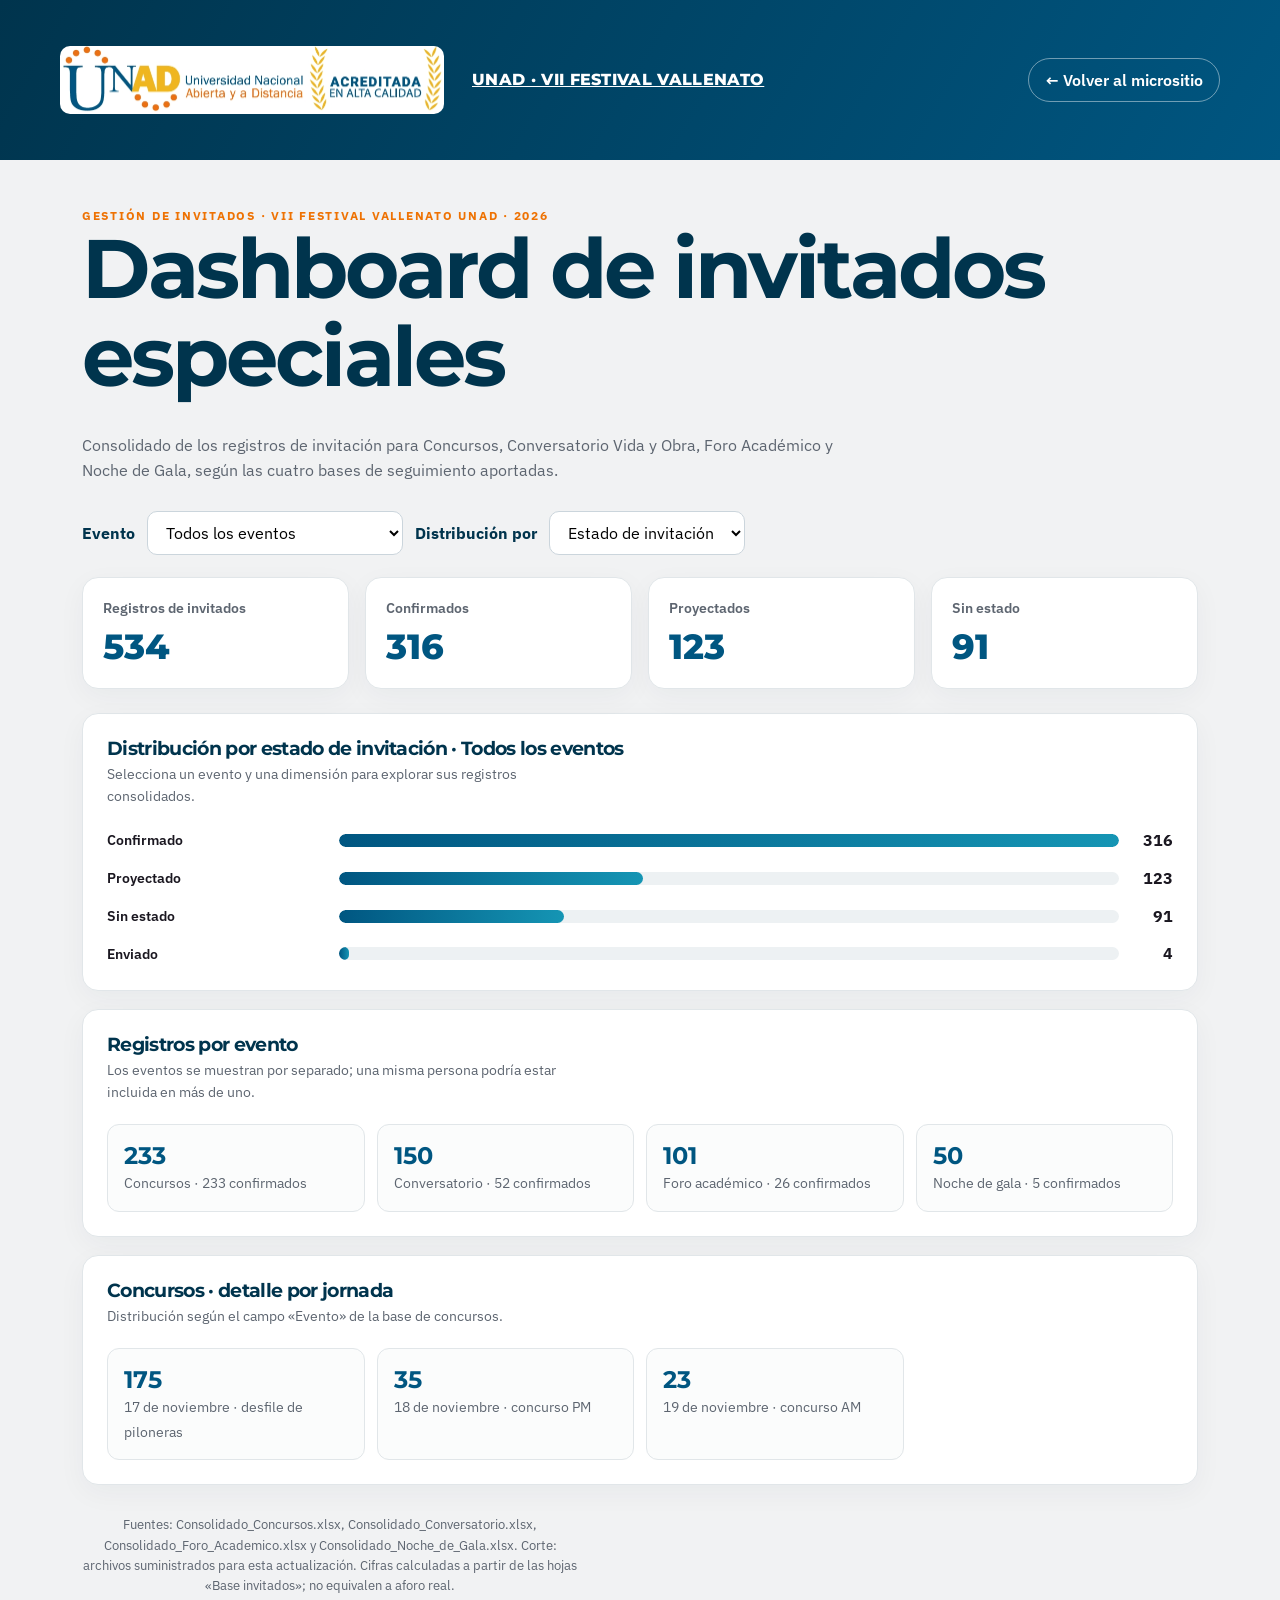
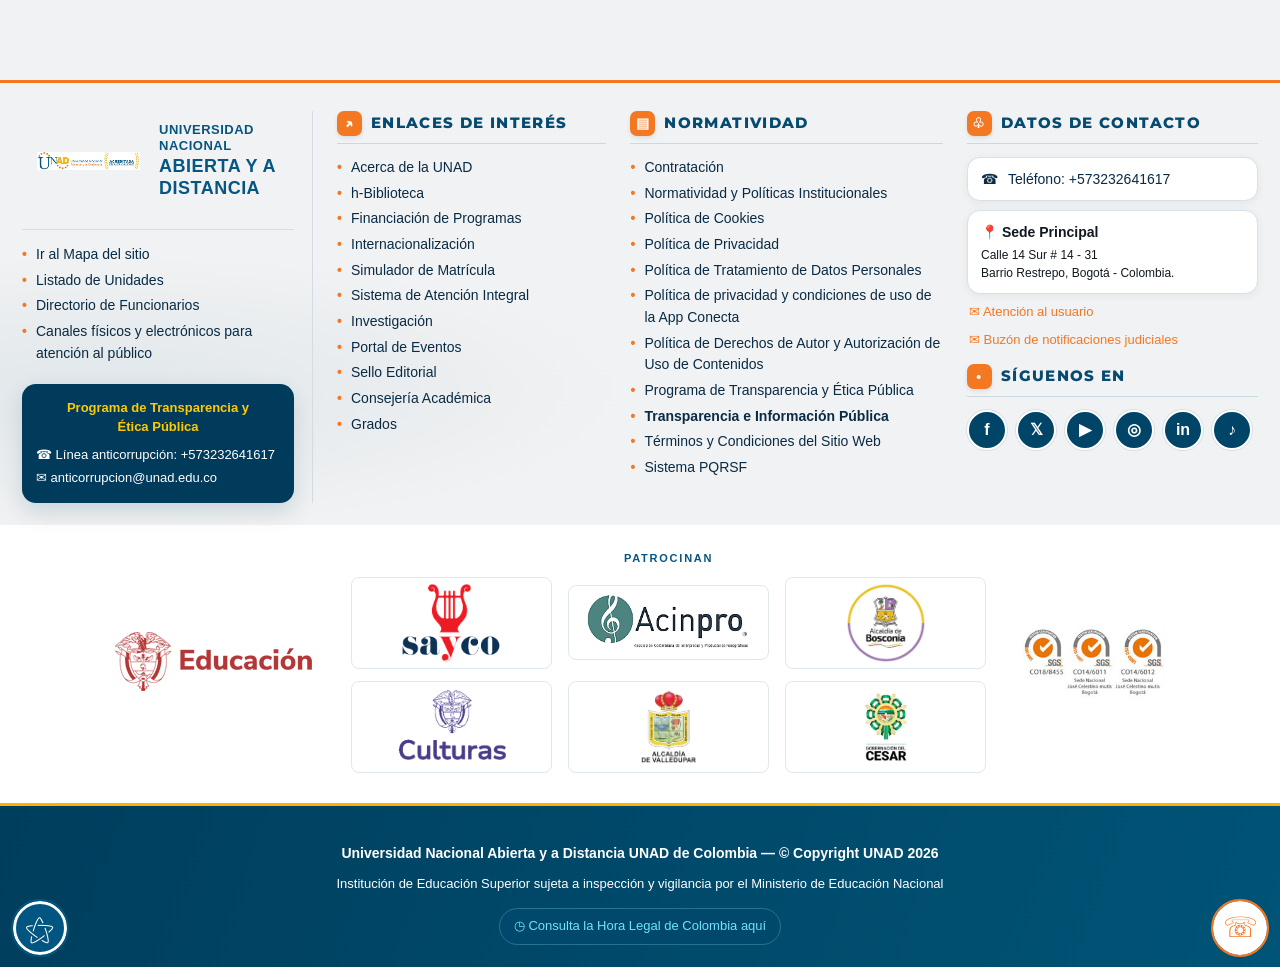
==== commit e4c54039: "Remove editorial notes and source comments from festival site" ====
--- a/asistencia.html
+++ b/asistencia.html
@@ -30,7 +30,7 @@
 <div class="eyebrow">Gestión de invitados · VII Festival Vallenato UNAD · 2026</div>
 <h1>Dashboard de invitados especiales</h1>
 <p class="intro">Consolidado de los registros de invitación para Concursos, Conversatorio Vida y Obra, Foro Académico y Noche de Gala, según las cuatro bases de seguimiento aportadas.</p>
-<div class="note"><strong>Alcance:</strong> las cifras corresponden a registros con nombre en cada base, no necesariamente a personas únicas entre eventos. La confirmación es un estado de gestión, no una constancia de asistencia efectiva. Los registros con estado pendiente o sin diligenciar no se consideran confirmados. No se publican datos personales.</div>
+
 <div class="filters"><label for="evento">Evento</label><select id="evento"><option value="todos">Todos los eventos</option><option value="concursos">Concursos · 17, 18 y 19 nov.</option><option value="conversatorio">Conversatorio · 17 nov.</option><option value="foro">Foro académico · 18 nov.</option><option value="gala">Noche de gala · 19 nov.</option></select><label for="dimension">Distribución por</label><select id="dimension"><option value="estado">Estado de invitación</option><option value="modalidad">Modalidad prevista</option><option value="tipo">Tipo de invitado</option></select></div>
 <section class="kpis" aria-live="polite">
 <div class="kpi"><span>Registros de invitados</span><strong id="kTotal">534</strong></div>
